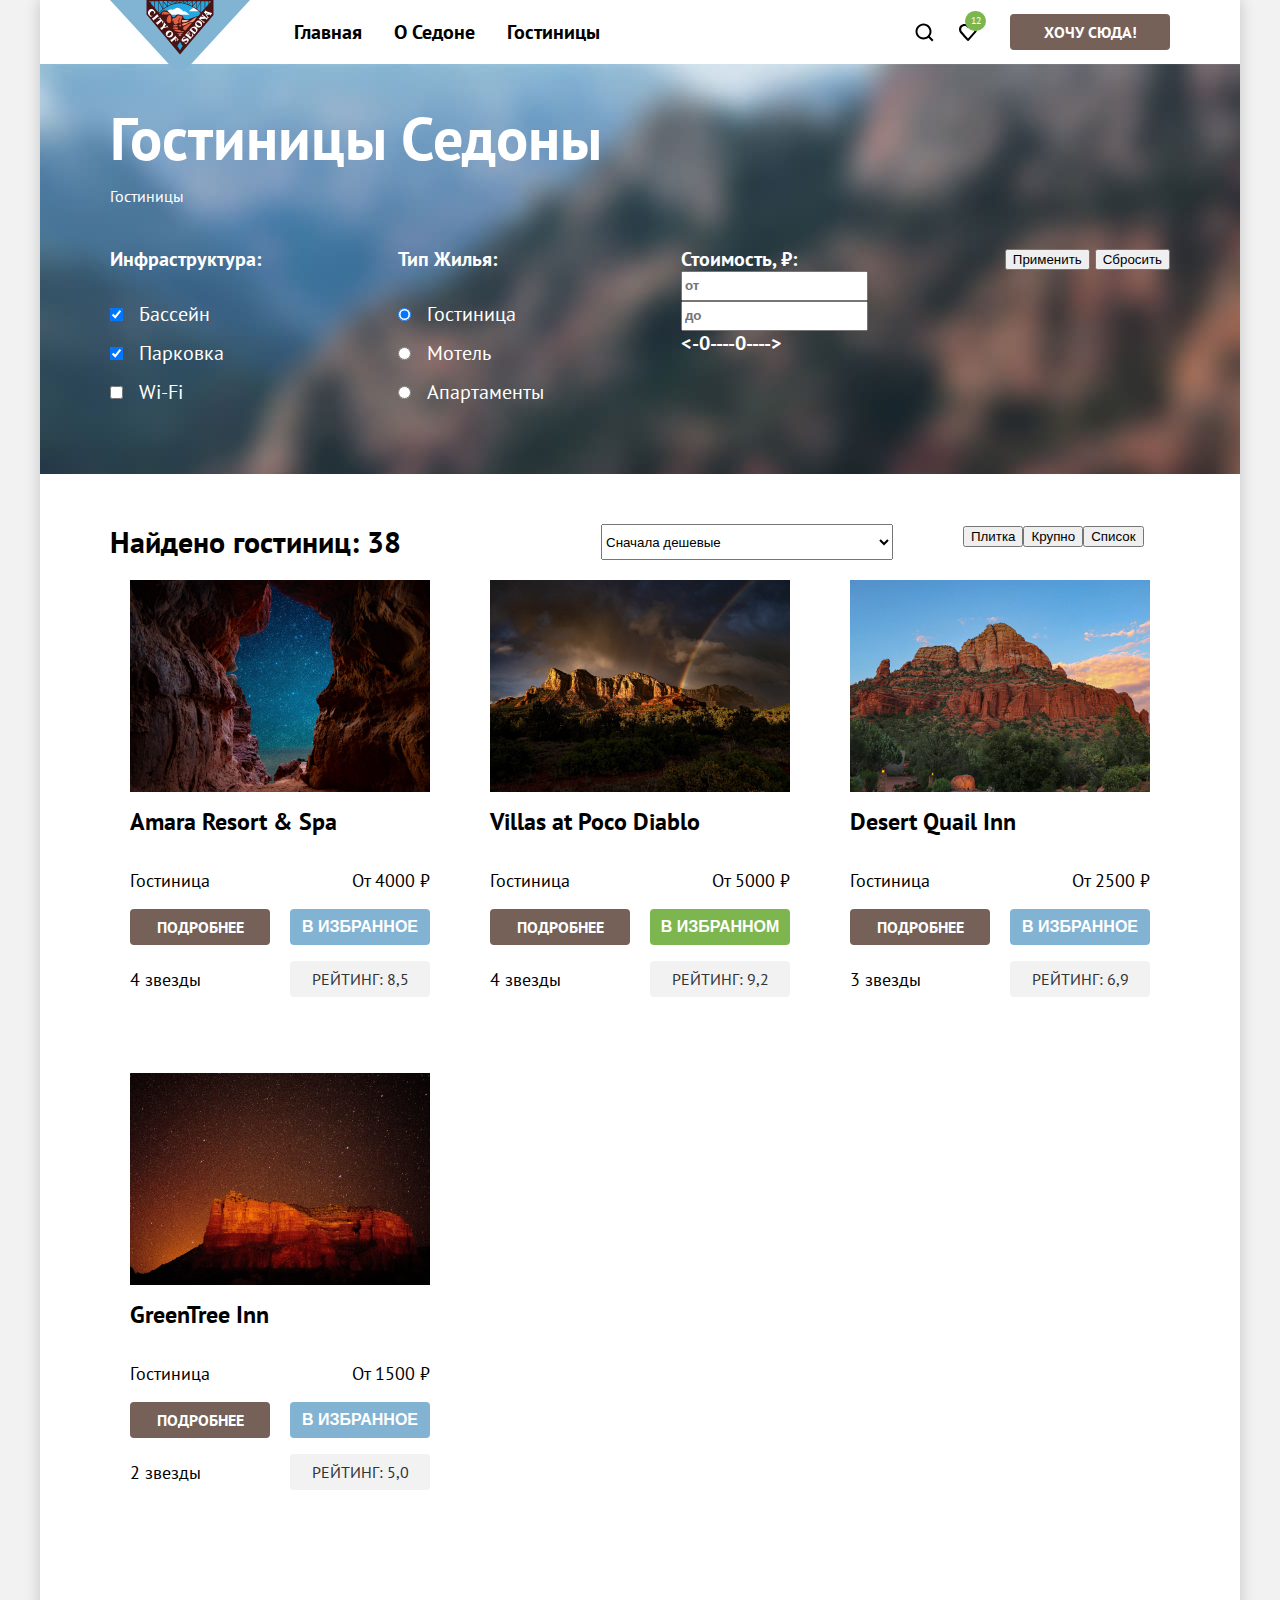
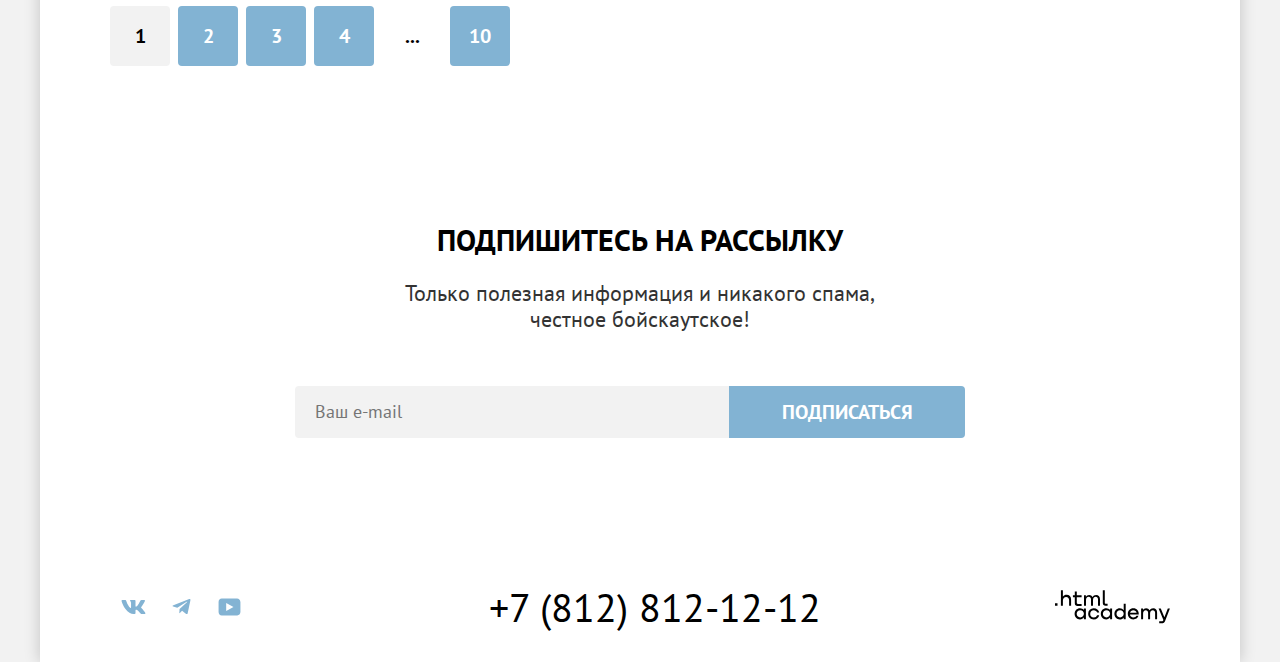
==== catalog.html @ 33deda8c "Merge pull request #5 from KatrinMul/master" ====
<html lang="ru">

  <head>
    <meta charset="utf-8">
    <meta name="viewport" content="width=device-width, initial-scale=1">
    <link rel="stylesheet" href="styles/styles.css">
    <title>Каталог гостиниц города Седона</title>
  </head>

  <body>
    <div class="main-container">
      <header class="main-header">
        <nav class="navigation">
          <a class="navigation-logo" href="index.html">
            <img src="./images/sedona-logo.svg" width="140" height="70" alt="Логотип города Седона">
          </a>
          <ul class="navigation-list">
            <li class="navigation-list-item">
              <a class="navigation-link" href="index.html">Главная</a>
            </li>
            <li class="navigation-list-item">
              <a class="navigation-link" href="#">О Седоне</a>
            </li>
            <li class="navigation-list-item curent-page">
              <a class="navigation-link">Гостиницы</a>
            </li>
          </ul>
          <ul class="user-navigation-list">
            <li class="user-navigation-list-item ">
              <a class="user-navigation-link search-icon" href="#">
                <span class="visually-hidden">Поиск</span>
              </a>
            </li>
            <li class="user-navigation-list-item ">
              <a class="user-navigation-link favorites-icon" href="#">
                <span class="visually-hidden">Избранное</span>
                <span class="favorites-count">12</span>
              </a>
            </li>
            <li class="user-navigation-list-item">
              <a class="user-navigation-button" href="#">Хочу сюда!</a>
            </li>
          </ul>
        </nav>
      </header>

      <main class="page-catalog">

        <section class="filter">
          <header class="catalog-header">
            <h1 class="page-catalog-title">Гостиницы Седоны</h1>
            <ul class="breadcrumbs">
              <li class="breadcrumbs-item">
                <a class="breadcrumbs-link" href="index.html">
                  <span class="visually-hidden">Главная</span>
                </a>
              </li>
              <li class="breadcrumbs-item">
                <a class="breadcrumbs-link">Гостиницы</a>
              </li>
            </ul>
          </header>
          <form class="filter-form" action="https://echo.htmlacademy.ru/" method="get">
            <fieldset class="filter-list">
              <legend class="filter-list-item">Инфраструктура:
                <ul class="filter-category-list">
                  <li class="filter-category-item">
                    <input class="infrastructure" type="checkbox" name="swimmingpool" checked>Бассейн
                  </li>
                  <li class="filter-category-item">
                    <input class="infrastructure" type="checkbox" name="parcking" checked>Парковка
                  </li>
                  <li class="filter-category-item">
                    <input class="infrastructure" type="checkbox" name="wifi">Wi-Fi
                  </li>
                </ul>
              </legend>
            </fieldset>
            <fieldset class="filter-list">
              <legend class="filter-list-item">Тип Жилья:
                <ul class="filter-category-list">
                  <li class="filter-category-item">
                    <input class="accomodation" type="radio" name="accomodation-type" checked>Гостиница
                  </li>
                  <li class="filter-category-item">
                    <input class="accomodation" type="radio" name="accomodation-type">Мотель
                  </li>
                  <li class="filter-category-item">
                    <input class="accomodation" type="radio" name="accomodation-type">Апартаменты
                  </li>
                </ul>
              </legend>
            </fieldset>
            <fieldset class="filter-list">
              <legend class="filter-list-item">Стоимость, ₽:<br>
                <input class="price-field" placeholder="от" type="text" name="price-from"><br>
                <input class="price-field" placeholder="до" type="text" name="price-till"><br>
                <-0----0----><br>
              </legend>
            </fieldset>
            <fieldset class="filter-buttons">
              <button class="filter-button-admit" type="submit">Применить</button>
              <button class="filter-button-reset" type="reset">Сбросить</button>
            </fieldset>
          </form>
        </section>
        <section class="catalog">
          <div class="hotel-sorting">
            <h2 class="visually-hidden">Список гостиниц</h2>
            <p class="hotel-number">Найдено гостиниц: 38</p>
            <select class="sorting-type" aria-label="Сортировка">
              <option value="cheap">Сначала дешевые</option>
            </select>
            <ul class="style-list">
              <li class="style-item">
                <button class="plate-style">Плитка</button>
              </li>
              <li class="style-item">
                <button class="big-style">Крупно</button>
              </li>
              <li class="style-item">
                <button class="list-style">Список</button>
              </li>
            </ul>
          </div>
          <ul class="card-hotel-list">
            <li class="card-hotel-item">
              <a class="hotel-link" href="#">
              <img class="card-hotel-image" src="images/sedona-hotel-1.jpg" alt="Фото Amara Resort & Spa" width="300px"
                height="212px">
              <h3 class="hotel-name">Amara Resort & Spa</h3>
              </a>
              <div class="hotel-details">
                <p class="hotel">Гостиница</p>
                <p class="hotel-price">От 4000 ₽</p>
                <a href="#" class="details-link">Подробнее</a>
                <button class="add-to-favourites" type="submit">В избранное</button>
                <div class="hotel-stars"> 4 звезды
                </div>
                <p class="rating">Рейтинг: 8,5</p>
              </div>
            </li>
            <li class="card-hotel-item">
              <a class="hotel-link" href="#">
              <img class="card-hotel-image" src="images/sedona-hotel-2.jpg" alt="Фото Villas at Poco Diablo" width="300px"
                height="212px">
              <h3 class="hotel-name">Villas at Poco Diablo</h3>
              </a>
              <div class="hotel-details">
                <p class="hotel">Гостиница</p>
                <p class="hotel-price">От 5000 ₽</p>
                <a href="#" class="details-link">Подробнее</a>
                <button class="added-to-favourites" type="submit">В избранном</button>
                <div class="hotel-stars"> 4 звезды
                </div>
                <p class="rating">Рейтинг: 9,2</p>
              </div>
            </li>
            <li class="card-hotel-item">
              <a class="hotel-link" href="#">
              <img class="card-hotel-image" src="images/sedona-hotel-3.jpg" alt="Фото Desert Quail Inn" width="300px"
                height="212px">
              <h3 class="hotel-name">Desert Quail Inn</h3>
              </a>
              <div class="hotel-details">
                <p class="hotel">Гостиница</p>
                <p class="hotel-price">От 2500 ₽</p>
                <a href="#" class="details-link">Подробнее</a>
                <button class="add-to-favourites" type="submit">В избранное</button>
                <div class="hotel-stars">3 звезды
                </div>
                <p class="rating">Рейтинг: 6,9</p>
              </div>
            </li>
            <li class="card-hotel-item">
              <a class="hotel-link" href="#">
              <img class="card-hotel-image" src="images/sedona-hotel-4.jpg" alt="Фото GreenTree Inn" width="300px"
                height="212px">
              <h3 class="hotel-name">GreenTree Inn</h3>
              </a>
              <div class="hotel-details">
                <p class="hotel">Гостиница</p>
                <p class="hotel-price">От 1500 ₽</p>
                <a href="#" class="details-link">Подробнее</a>
                <button class="add-to-favourites" type="submit">В избранное</button>
                <div class="hotel-stars">2 звезды
                </div>
                <p class="rating">Рейтинг: 5,0</p>
              </div>
            </li>
          </ul>
          <ul class="pagination-list">
            <li class="pagination-item ">
              <a class="pagination-number current-pagination">1</a>
            </li>
            <li class="pagination-item">
              <a href="#" class="pagination-number">2</a>
            </li>
            <li class="pagination-item">
              <a href="#" class="pagination-number">3</a>
            </li>
            <li class="pagination-item">
              <a href="#" class="pagination-number">4</a>
            </li>
            <li class="pagination-item ">
              <p class="pagination-number no-pagination">...</p>
            </li>
            <li class="pagination-item">
              <a href="#" class="pagination-number">10</a>
            </li>
          </ul>
        </section>
      </main>
      <footer class="main-footer">
        <section class="newsletter">
          <h2 class="newsletter-title">Подпишитесь на рассылку</h2>
          <p class="newsletter-text">Только полезная информация и никакого спама,<br> честное бойскаутское!</p>
          <form class="newsletter-form" action="https://echo.htmlacademy.ru/" method="post">
            <input class="newsletter-field" placeholder="Ваш e-mail" type="email" name="newsletter-email" required>
            <button class="newsletter-button" type="submit">Подписаться</button>
          </form>
        </section>
        <section class="footer-contacts">
          <h2 class="visually-hidden">Контакты</h2>
          <ul class="messengers-list">
            <li class="messengers-list-item">
              <a class="messenger-button vkontakte" href="https://vk.com/htmlacademy">
                <span class="visually-hidden">ВКонтакте</span>
              </a>
            </li>
            <li class="messengers-list-item">
              <a class="messenger-button telegram" href="https://t.me/htmlacademy">
                <span class="visually-hidden">Телеграм</span>
              </a>
            </li>
            <li class="messengers-list-item">
              <a class="messenger-button youtube" href="https://www.youtube.com/user/htmlacademyru">
                <span class="visually-hidden">Ютуб</span>
              </a>
            </li>
          </ul>
          <a class="contacts-phone" href="tel:+78128121212">+7 (812) 812-12-12</a>
          <a class="academy-link" href="https://htmlacademy.ru">
            <img class="academy-logo" src="./images/logo-academy.svg" width="115"
              alt="Логотип HTML Academy">
          </a>
        </section>
      </footer>
    </div>
  </body>

</html>
---- styles/styles.css ----
@font-face {
  font-family: "PT Sans";
  src: url("../fonts/ptsans-400.woff2") format("woff2");
  font-weight: 400;
  font-style: normal;
  font-display: swap;
}

@font-face {
  font-family: "PT Sans";
  src: url("../fonts/ptsans-700.woff2") format("woff2");
  font-weight: 700;
  font-style: normal;
  font-display: swap;
}

body {
  margin: 0;
  font-family: "PT Sans", "Arial", sans-serif;
  font-weight: 400;
  font-size: 18px;
  line-height: 21px;
  background-color: #f2f2f2;
  color: #000000;
  text-align: center;
}

.main-container {
  width: 1200px;
  margin-left: auto;
  margin-right: auto;
  background-color: #ffffff;
  box-shadow: 0 0 15px rgba(0, 0, 0, 0.2);
}

.visually-hidden {
  position: absolute;
  width: 1px;
  height: 1px;
  margin: -1px;
  padding: 0;
  overflow: hidden;
  border: 0;
  clip: rect(0 0 0 0);
}

.main-header {
  position: relative;
  width: 1060px;
  margin: 0 auto;
}

.navigation {
  display: flex;
  padding-left: 168px;
}

.navigation-logo {
  position: absolute;
  top: 0;
  left: 0;
}

.navigation-list {
  display: flex;
  flex-wrap: wrap;
  width: 600px;
  margin: 0 auto 0 0;
  padding: 0;
  list-style: none;
}

.navigation-list-item {
  padding: 20px 16px;
}

.curent-page {}

.navigation-link {
  font-size: 20px;
  line-height: 24px;
  font-weight: 700;
  text-decoration: none;
  color: #000000;
}

.user-navigation-list {
  display: flex;
  margin: 0;
  padding: 0;
  list-style: none;
}

.user-navigation-list-item {
  padding: 14px 0 14px;
}

.user-navigation-link {
  display: block;
  width: 44px;
  height: 36px;
  background-position: center center;
  position: relative;
}

.search-icon {
  background-image: url(../images/search.svg);
  background-repeat: no-repeat;
}

.favorites-icon {
  background-image: url(../images/favourites.svg);
  background-repeat: no-repeat;
}

.favorites-count {
  display: block;
  font-size: 10px;
  line-height: 10px;
  color: #ffffff;
  background-color: #7db54f;
  min-width: 11px;
  padding: 5px;
  border-radius: 10px;
  position: absolute;
  top: -3px;
  left: 19px;
}

.user-navigation-button {
  margin: 0 0 0 20px;
  display: inline-block;
  background-color: #756157;
  padding: 8px 5px;
  border-radius: 4px;
  width: 150px;
  font-size: 16px;
  line-height: 20px;
  font-weight: 700;
  color: #ffffff;
  text-decoration: none;
  text-transform: uppercase;
}



.main {}

.hero {
  padding-top: 51px;
  padding-bottom: 82px;
  background-color: #ddecf5;
  background-image: url("../images/divider.svg"), url("../images/index-background.jpg");
  background-size: 1200px 57px, cover;
  background-repeat: no-repeat, no-repeat;
  background-position: center bottom, center top;
}

.welcome-image {
  display: block;
  margin-left: auto;
  margin-right: auto;
}

.advantages {
  padding-top: 69px;
}

.advantages-capitals {
  font-size: 30px;
  line-height: 36px;
  font-weight: 700;
  text-transform: uppercase;
  width: 750px;
  margin: 0 auto 25px;
}

.advantages-description {
  margin: 0 auto 90px;
  font-size: 22px;
  line-height: 26px;
  color: #333333;
  width: 750px;
}

.advantages-list {
  display: flex;
  flex-wrap: wrap;
  width: 1200px;
  margin: 0;
  padding: 0;
  list-style: none;
}

.advantages-list-item {
  display: flex;
  background-color: rgba(130, 179, 211, 0.20);
}

.advantages-list-item:nth-child(2n) {
  background-color: rgba(130, 179, 211, 0.12);
}

.advantages-container {
  padding-top: 112px;
  padding-bottom: 112px;
  width: 400px;
}

.advantages-item-spec .advantages-container {
  background-color: #82b3d3;
  padding-top: 102px;
  padding-bottom: 102px;
}

.advantages-title {
  margin: 0 auto 62px;
  width: 175px;
  font-size: 24px;
  line-height: 28px;
  font-weight: 700;
  text-transform: uppercase;
}

.advantages-text {
  margin: 0 auto;
  color: #333333;
  width: 230px;
}

.advantages-item-spec .advantages-title,
.advantages-item-spec .advantages-text {
  color: #ffffff;
}

.advantages-photo {
  display: block;
  object-fit: cover;
  height: 100%;
}

.invitation {
  padding-top: 64px;
}

.invitation-capitals {
  margin: 0 auto 20px;
  font-size: 30px;
  line-height: 36px;
  font-weight: 700;
  text-transform: uppercase;
  width: 600px;
}

.invitation-description {
  margin: 0 auto 64px;
  width: 600px;
  font-size: 22px;
  line-height: 26px;
  color: #333333;
}

.invitation-list {
  display: flex;
  flex-wrap: wrap;
  width: 1200px;
  margin: 0;
  padding: 0;
  list-style: none;
}

.invitation-list-item {
  padding-top: 183px;
  padding-bottom: 81px;
  width: 400px;
  background-color: rgba(130, 179, 211, 0.12);
  position: relative;
}

.invitation-list-item:nth-child(2n) {
  background-color: #ffffff;
}

.back-house{
  width: 75px;
  height: 72px;
  background-image: url(../images/house.svg);
  background-repeat: no-repeat;
  position: absolute;
  top: 81px;
  left: 163px;
}

.back-burger{
  width: 75px;
  height: 72px;
  background-image: url(../images/burger.svg);
  background-repeat: no-repeat;
  position: absolute;
  top: 81px;
  left: 163px;
}

.back-present{
  width: 75px;
  height: 76px;
  background-image: url(../images/present.svg);
  background-repeat: no-repeat;
  position: absolute;
  top: 79px;
  left: 168px;
}

.invitation-title {
  margin: 0 auto 30px;
  width: 230px;
  font-size: 24px;
  line-height: 28px;
  font-weight: 700;
  text-transform: uppercase;
}

.invitation-text {
  width: 230px;
  margin: 0 auto;
  color: #333333;
}

.invitation-search {
  padding-top: 96px;
  padding-bottom: 96px;
}

.search-capitals {
  margin: 0 auto 22px;
  font-size: 30px;
  line-height: 36px;
  font-weight: 700;
  text-transform: uppercase;
  width: 600px;
}

.search-description {
  margin: 0 auto 52px;
  font-size: 22px;
  line-height: 26px;
  color: #333333;
  width: 600px;
}

.search-button {
  display: inline-block;
  background-color: #756157;
  padding: 8px 5px;
  border-radius: 4px;
  width: 367px;
  font-size: 20px;
  line-height: 36px;
  font-weight: 700;
  color: #ffffff;
  text-decoration: none;
  text-transform: uppercase;
}

.main-footer {
  min-height: 120px;
}

.newsletter {
  padding-top: 96px;
  padding-bottom: 104px;
}

.news-main {
  background-image: url("../images/newsletter-background.jpg");
  background-size: cover;
  background-repeat: no-repeat;
  background-color: #59789c;
  color: #ffffff;
}

.newsletter-title {
  margin: 0 auto 22px;
  width: 600px;
  font-size: 30px;
  line-height: 36px;
  font-weight: 700;
  text-transform: uppercase;
}

.newsletter-text {
  margin: 0 auto 54px;
  width: 600px;
  font-size: 22px;
  line-height: 26px;
  color: #333333;
}

.news-main .newsletter-text {
  color: #ffffff;
}

.newsletter-form {
  display: flex;
  flex-wrap: wrap;
  width: 690px;
  margin: 0 auto;
  min-height: 52px;
}

.newsletter-field {
  font-family: "PT Sans", "Arial", sans-serif;
  line-height: 24px;
  font-weight: 400;
  font-size: 18px;
  min-width: 434px;
  min-height: 52px;
  padding-block: 0;
  padding-inline: 0;
  padding-left: 20px;
  border: none;
  border-radius: 4px 0 0 4px;
  background-color: #f2f2f2;
}

.newsletter-button {
  font-family: "PT Sans", "Arial", sans-serif;
  font-size: 20px;
  line-height: 36px;
  font-weight: 700;
  background-color: #82B3D3;
  color: #ffffff;
  text-transform: uppercase;
  width: 236px;
  min-height: 52px;
  border: none;
  border-radius: 0 4px 4px 0;
}

.footer-contacts {
  display: flex;
  padding: 45px 70px 35px;
  justify-content: space-between;
  align-items: center;
}

.messengers-list {
  margin: 0;
  padding: 0;
  list-style: none;
  display: grid;
  grid-template-columns: 48px 48px 48px;
}

.messengers-list-item {}

.messenger-button {
  display: block;
  width: 48px;
  height: 40px;
  background-position: center center;
  background-repeat: no-repeat;
}

.vkontakte {
background-image: url(../images/social-vk.svg);
}

.telegram {
background-image: url(../images/social-telegram.svg);
}

.youtube {
  background-image: url(../images/social-youtube.svg);
  }

.contacts-phone {
  font-size: 40px;
  line-height: 40px;
  color: #000000;
  text-decoration: none;
}

.academy-link {
  display: block;
  padding: 2px 0;
}

.academy-logo {
  display: block;
}

/* Catalog */

.page-catalog {
  text-align: left;
}

.filter {
  padding: 35px 70px 70px;
  background-color: #ddecf5;
  background-image: url(../images/background-filter.jpg);
  background-repeat: no-repeat;
  background-position: cover;
  color: #ffffff;
}

.catalog-header {}

.page-catalog-title {
  margin: 0 auto 8px 0;
  font-weight: 700;
  font-size: 60px;
  line-height: 78px;
}

.breadcrumbs {
  padding: 0;
  margin: 0 0 40px;
  list-style: none;
}

.breadcrumbs-item {}

.breadcrumbs-link {
  font-size: 16px;
}

.filter-form {
  display: flex;
  margin: 0;
  justify-content: space-between;
}

.filter-list {
  padding: 0;
  margin: 0;
  border: none;
}

.filter-list-item {
  padding: 0;
  margin: 0;
  font-weight: 700;
  font-size: 20px;
  line-height: 24px;
}

.filter-category-list {
  padding: 0;
  margin: 32px 0 0;
  list-style: none;
}

.filter-category-item {
  font-weight: 400;
  line-height: 23px;
  margin: 0 0 16px;
}

.filter-category-item:last-child {
  margin: 0;
}

.infrastructure {
  margin: 0 16px 0 0;
}

.accomodation {
  margin: 0 16px 0 0;
}

.price-field {
  font-weight: 700;
  line-height: 24px;
}

.filter-buttons {
  padding: 0;
  margin: 0;
  border: none;
}

.filter-button-admit {}

.filter-button-reset {}

.catalog {
  padding: 50px 70px 60px;
}

.hotel-sorting {
  display: flex;

}

.hotel-number {
  font-weight: 700;
  font-size: 30px;
  line-height: 36px;
  margin: 0 200px 0 0;
}

.sorting-type {
  width: 292px;
  margin: 0 70px 0 0;
}

.style-list {
  padding: 0;
  margin: 0;
  list-style: none;
  display: flex;
}

.style-item {}

.plate-style {}

.card-hotel-list {
  padding: 0;
  margin: 0 0 80px;
  list-style: none;
  display: grid;
  gap: 20px;
  grid-template-columns: 340px 340px 340px;
}

.card-hotel-item {
  padding: 20px;
}

.card-hotel-image {
  margin: 0 0 16px;
}

.hotel-name {
  margin: 0 0 16px;
  font-weight: 700;
  font-size: 24px;
  line-height: 28px;
}

.hotel-details {
  display: grid;
  grid-template-columns: 140px 140px;
  column-gap: 20px;
  align-items:center;
}

.hotel-link {
  text-decoration: none;
  color: inherit;
}

.hotel {}

.hotel-price {
  text-align: right;
}

.details-link {
  display: block;
  border-radius: 4px;
  width: 140px;
  padding: 8px;
  text-align: center;
  font-weight: 700;
  font-size: 16px;
  line-height: 20px;
  background-color: #756157;
  color: #ffffff;
  text-transform: uppercase;
  text-decoration: none;
  box-sizing: border-box;
}

.add-to-favourites {
  display: inline-block;
  border-radius: 4px;
  width: 140px;
  padding: 8px;
  border: none;
  font-weight: 700;
  font-size: 16px;
  line-height: 20px;
  background-color: #82b3d3;
  color: #ffffff;
  text-transform: uppercase;
  box-sizing: border-box;
}

.added-to-favourites {
  display: inline-block;
  border-radius: 4px;
  width: 140px;
  padding: 8px;
  border: none;
  font-weight: 700;
  font-size: 16px;
  line-height: 20px;
  background-color: #7db54f;
  color: #ffffff;
  text-transform: uppercase;
  box-sizing: border-box;
}

.hotel-stars {}

.rating {
  font-size: 16px;
  line-height: 20px;
  background-color: #f2f2f2;
  color: #333333;
  text-transform: uppercase;
  border-radius: 4px;
  padding: 8px;
  text-align: center;
}

.pagination-list {
  display: flex;
  margin: 0;
  padding: 0;
  list-style: none;
}

.pagination-item {

}



.pagination-number {
  display: block;
  padding: 12px 0;
  margin: 0 8px 0 0;
  font-weight: 700;
  font-size: 20px;
  line-height: 36px;
  text-decoration: none;
  text-align: center;
  color: #ffffff;
  min-width: 60px;
  min-height: 60px;
  background-color: #82b3d3;
  border-radius: 4px;
  box-sizing: border-box;
}

.current-pagination {
  background-color: #f2f2f2;
}

.no-pagination {
  background-color: #ffffff;
}

.pagination-item .current-pagination ,
.pagination-item .no-pagination  {
  color: #000000;
}
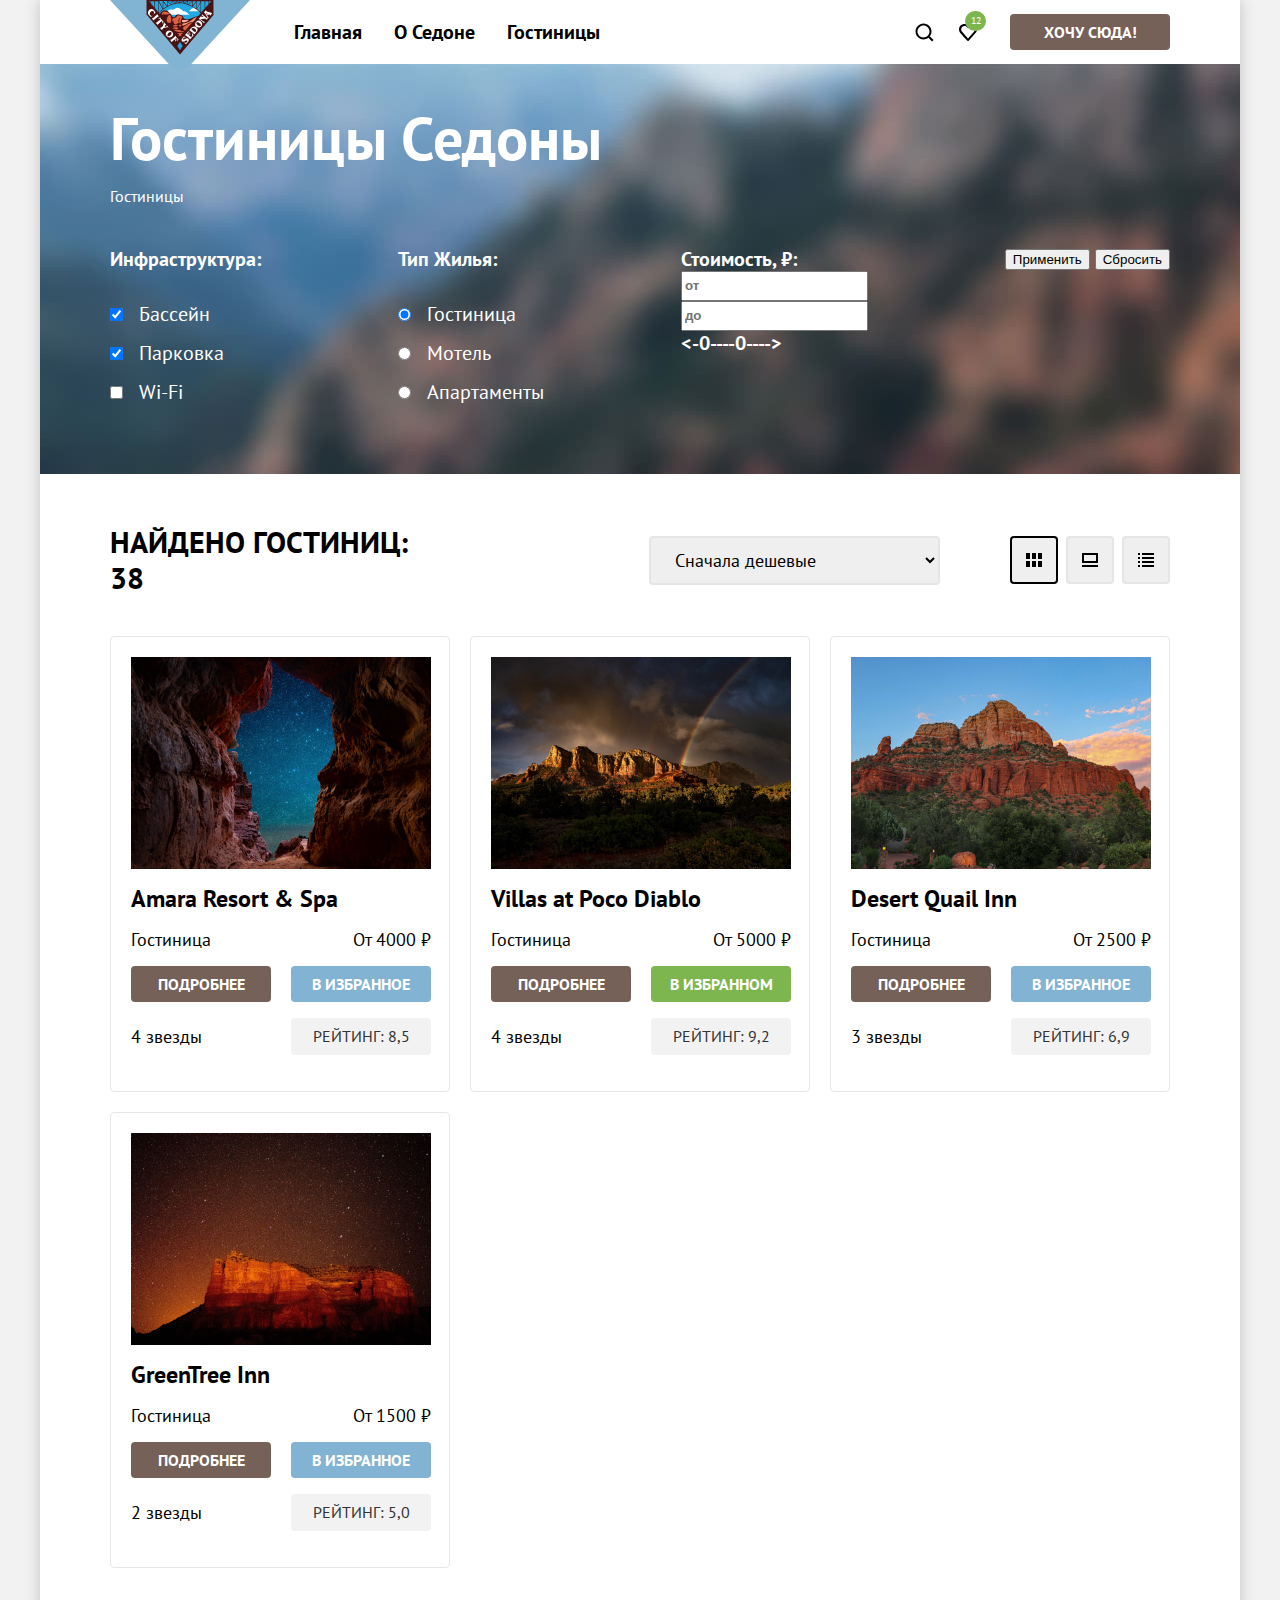
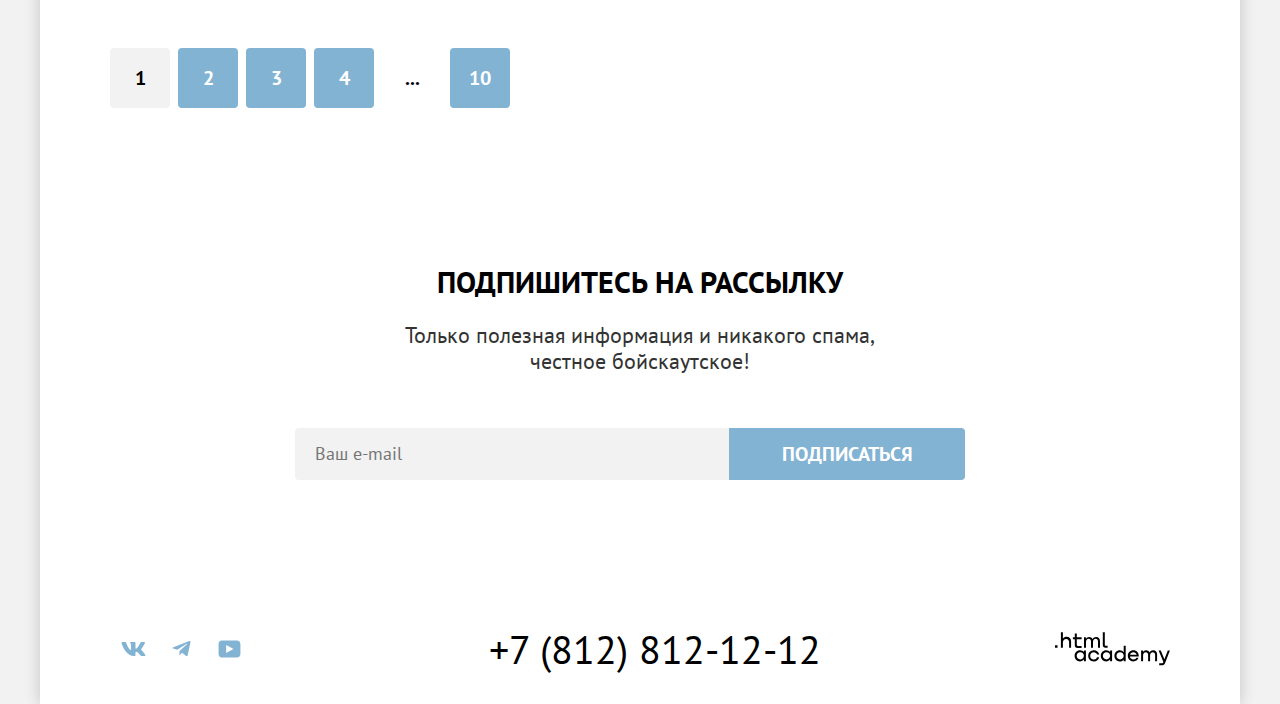
==== commit de486a59: "внесены доработки" ====
--- a/catalog.html
+++ b/catalog.html
@@ -80,13 +80,13 @@
               <legend class="filter-list-item">Тип Жилья:
                 <ul class="filter-category-list">
                   <li class="filter-category-item">
-                    <input class="accomodation" type="radio" name="accomodation-type" checked>Гостиница
-                  </li>
-                  <li class="filter-category-item">
-                    <input class="accomodation" type="radio" name="accomodation-type">Мотель
-                  </li>
-                  <li class="filter-category-item">
-                    <input class="accomodation" type="radio" name="accomodation-type">Апартаменты
+                    <input class="accomodation" type="radio" name="accomodation-type" value="hotel" checked>Гостиница
+                  </li>
+                  <li class="filter-category-item">
+                    <input class="accomodation" type="radio" name="accomodation-type" value="hostel">Мотель
+                  </li>
+                  <li class="filter-category-item">
+                    <input class="accomodation" type="radio" name="accomodation-type" value="apartments">Апартаменты
                   </li>
                 </ul>
               </legend>
@@ -113,22 +113,28 @@
             </select>
             <ul class="style-list">
               <li class="style-item">
-                <button class="plate-style">Плитка</button>
+                <button class="style-item-button plate-style">
+                  <span class="visually-hidden">Плитка</span>
+                  </button>
               </li>
               <li class="style-item">
-                <button class="big-style">Крупно</button>
+                <button class="style-item-button big-style">
+                  <span class="visually-hidden">Крупно</span>
+                  </button>
               </li>
               <li class="style-item">
-                <button class="list-style">Список</button>
+                <button class="style-item-button list-style">
+                  <span class="visually-hidden">Список</span>
+                </button>
               </li>
             </ul>
           </div>
           <ul class="card-hotel-list">
             <li class="card-hotel-item">
               <a class="hotel-link" href="#">
-              <img class="card-hotel-image" src="images/sedona-hotel-1.jpg" alt="Фото Amara Resort & Spa" width="300px"
-                height="212px">
-              <h3 class="hotel-name">Amara Resort & Spa</h3>
+                <img class="card-hotel-image" src="images/sedona-hotel-1.jpg" alt="Фото Amara Resort & Spa"
+                  width="300px" height="212px">
+                <h3 class="hotel-name">Amara Resort & Spa</h3>
               </a>
               <div class="hotel-details">
                 <p class="hotel">Гостиница</p>
@@ -142,9 +148,9 @@
             </li>
             <li class="card-hotel-item">
               <a class="hotel-link" href="#">
-              <img class="card-hotel-image" src="images/sedona-hotel-2.jpg" alt="Фото Villas at Poco Diablo" width="300px"
-                height="212px">
-              <h3 class="hotel-name">Villas at Poco Diablo</h3>
+                <img class="card-hotel-image" src="images/sedona-hotel-2.jpg" alt="Фото Villas at Poco Diablo"
+                  width="300px" height="212px">
+                <h3 class="hotel-name">Villas at Poco Diablo</h3>
               </a>
               <div class="hotel-details">
                 <p class="hotel">Гостиница</p>
@@ -158,9 +164,9 @@
             </li>
             <li class="card-hotel-item">
               <a class="hotel-link" href="#">
-              <img class="card-hotel-image" src="images/sedona-hotel-3.jpg" alt="Фото Desert Quail Inn" width="300px"
-                height="212px">
-              <h3 class="hotel-name">Desert Quail Inn</h3>
+                <img class="card-hotel-image" src="images/sedona-hotel-3.jpg" alt="Фото Desert Quail Inn" width="300px"
+                  height="212px">
+                <h3 class="hotel-name">Desert Quail Inn</h3>
               </a>
               <div class="hotel-details">
                 <p class="hotel">Гостиница</p>
@@ -174,9 +180,9 @@
             </li>
             <li class="card-hotel-item">
               <a class="hotel-link" href="#">
-              <img class="card-hotel-image" src="images/sedona-hotel-4.jpg" alt="Фото GreenTree Inn" width="300px"
-                height="212px">
-              <h3 class="hotel-name">GreenTree Inn</h3>
+                <img class="card-hotel-image" src="images/sedona-hotel-4.jpg" alt="Фото GreenTree Inn" width="300px"
+                  height="212px">
+                <h3 class="hotel-name">GreenTree Inn</h3>
               </a>
               <div class="hotel-details">
                 <p class="hotel">Гостиница</p>
@@ -241,8 +247,7 @@
           </ul>
           <a class="contacts-phone" href="tel:+78128121212">+7 (812) 812-12-12</a>
           <a class="academy-link" href="https://htmlacademy.ru">
-            <img class="academy-logo" src="./images/logo-academy.svg" width="115"
-              alt="Логотип HTML Academy">
+            <img class="academy-logo" src="./images/logo-academy.svg" width="115" alt="Логотип HTML Academy">
           </a>
         </section>
       </footer>
--- a/styles/styles.css
+++ b/styles/styles.css
@@ -86,6 +86,7 @@
 
 .user-navigation-list {
   display: flex;
+  flex-wrap: wrap;
   margin: 0;
   padding: 0;
   list-style: none;
@@ -274,41 +275,29 @@
   padding-bottom: 81px;
   width: 400px;
   background-color: rgba(130, 179, 211, 0.12);
-  position: relative;
 }
 
 .invitation-list-item:nth-child(2n) {
   background-color: #ffffff;
 }
 
-.back-house{
-  width: 75px;
-  height: 72px;
+.back-house {
   background-image: url(../images/house.svg);
   background-repeat: no-repeat;
-  position: absolute;
-  top: 81px;
-  left: 163px;
-}
-
-.back-burger{
-  width: 75px;
-  height: 72px;
+  background-position: center 81px;
+}
+
+.back-burger {
   background-image: url(../images/burger.svg);
   background-repeat: no-repeat;
-  position: absolute;
-  top: 81px;
-  left: 163px;
-}
-
-.back-present{
-  width: 75px;
-  height: 76px;
+  background-position: center 82px;
+
+}
+
+.back-present {
   background-image: url(../images/present.svg);
   background-repeat: no-repeat;
-  position: absolute;
-  top: 79px;
-  left: 168px;
+  background-position: center 79px;
 }
 
 .invitation-title {
@@ -463,16 +452,16 @@
 }
 
 .vkontakte {
-background-image: url(../images/social-vk.svg);
+  background-image: url(../images/social-vk.svg);
 }
 
 .telegram {
-background-image: url(../images/social-telegram.svg);
+  background-image: url(../images/social-telegram.svg);
 }
 
 .youtube {
   background-image: url(../images/social-youtube.svg);
-  }
+}
 
 .contacts-phone {
   font-size: 40px;
@@ -501,7 +490,8 @@
   background-color: #ddecf5;
   background-image: url(../images/background-filter.jpg);
   background-repeat: no-repeat;
-  background-position: cover;
+  background-position: center;
+  background-size: cover;
   color: #ffffff;
 }
 
@@ -556,6 +546,7 @@
   font-weight: 400;
   line-height: 23px;
   margin: 0 0 16px;
+
 }
 
 .filter-category-item:last-child {
@@ -591,7 +582,8 @@
 
 .hotel-sorting {
   display: flex;
-
+  margin-bottom: 40px;
+  align-items: center;
 }
 
 .hotel-number {
@@ -599,11 +591,19 @@
   font-size: 30px;
   line-height: 36px;
   margin: 0 200px 0 0;
+  text-transform: uppercase;
 }
 
 .sorting-type {
   width: 292px;
+  min-height: 49px;
+  border: 2px solid #e5e5e5;
+  border-radius: 4px;
   margin: 0 70px 0 0;
+  padding-left: 20px;
+  font-family: inherit;
+  font-size: 18px;
+  line-height: 21px;
 }
 
 .style-list {
@@ -613,9 +613,31 @@
   display: flex;
 }
 
-.style-item {}
-
-.plate-style {}
+.style-item:not(:last-child) {
+  margin-right: 8px;
+}
+
+.style-item-button {
+  width: 48px;
+  height: 48px;
+  background-repeat: no-repeat;
+  background-position: center;
+  border: 2px solid #e5e5e5;
+  border-radius: 4px;
+}
+
+.plate-style {
+  background-image: url(../images/plate.svg);
+  border-color: #000000;
+}
+
+.big-style{
+  background-image: url(../images/card.svg);
+}
+
+.list-style {
+  background-image: url(../images/list.svg);
+}
 
 .card-hotel-list {
   padding: 0;
@@ -628,6 +650,8 @@
 
 .card-hotel-item {
   padding: 20px;
+  border: 1px solid #e6e6e6;
+  border-radius: 4px;
 }
 
 .card-hotel-image {
@@ -645,7 +669,7 @@
   display: grid;
   grid-template-columns: 140px 140px;
   column-gap: 20px;
-  align-items:center;
+  align-items: center;
 }
 
 .hotel-link {
@@ -653,10 +677,13 @@
   color: inherit;
 }
 
-.hotel {}
+.hotel {
+  margin: 0 0 16px;
+}
 
 .hotel-price {
   text-align: right;
+  margin: 0 0 16px;
 }
 
 .details-link {
@@ -681,6 +708,7 @@
   width: 140px;
   padding: 8px;
   border: none;
+  font-family: inherit;
   font-weight: 700;
   font-size: 16px;
   line-height: 20px;
@@ -696,6 +724,7 @@
   width: 140px;
   padding: 8px;
   border: none;
+  font-family: inherit;
   font-weight: 700;
   font-size: 16px;
   line-height: 20px;
@@ -708,6 +737,7 @@
 .hotel-stars {}
 
 .rating {
+  min-height: 21px;
   font-size: 16px;
   line-height: 20px;
   background-color: #f2f2f2;
@@ -725,9 +755,7 @@
   list-style: none;
 }
 
-.pagination-item {
-
-}
+.pagination-item {}
 
 
 
@@ -756,7 +784,7 @@
   background-color: #ffffff;
 }
 
-.pagination-item .current-pagination ,
-.pagination-item .no-pagination  {
+.pagination-item .current-pagination,
+.pagination-item .no-pagination {
   color: #000000;
 }
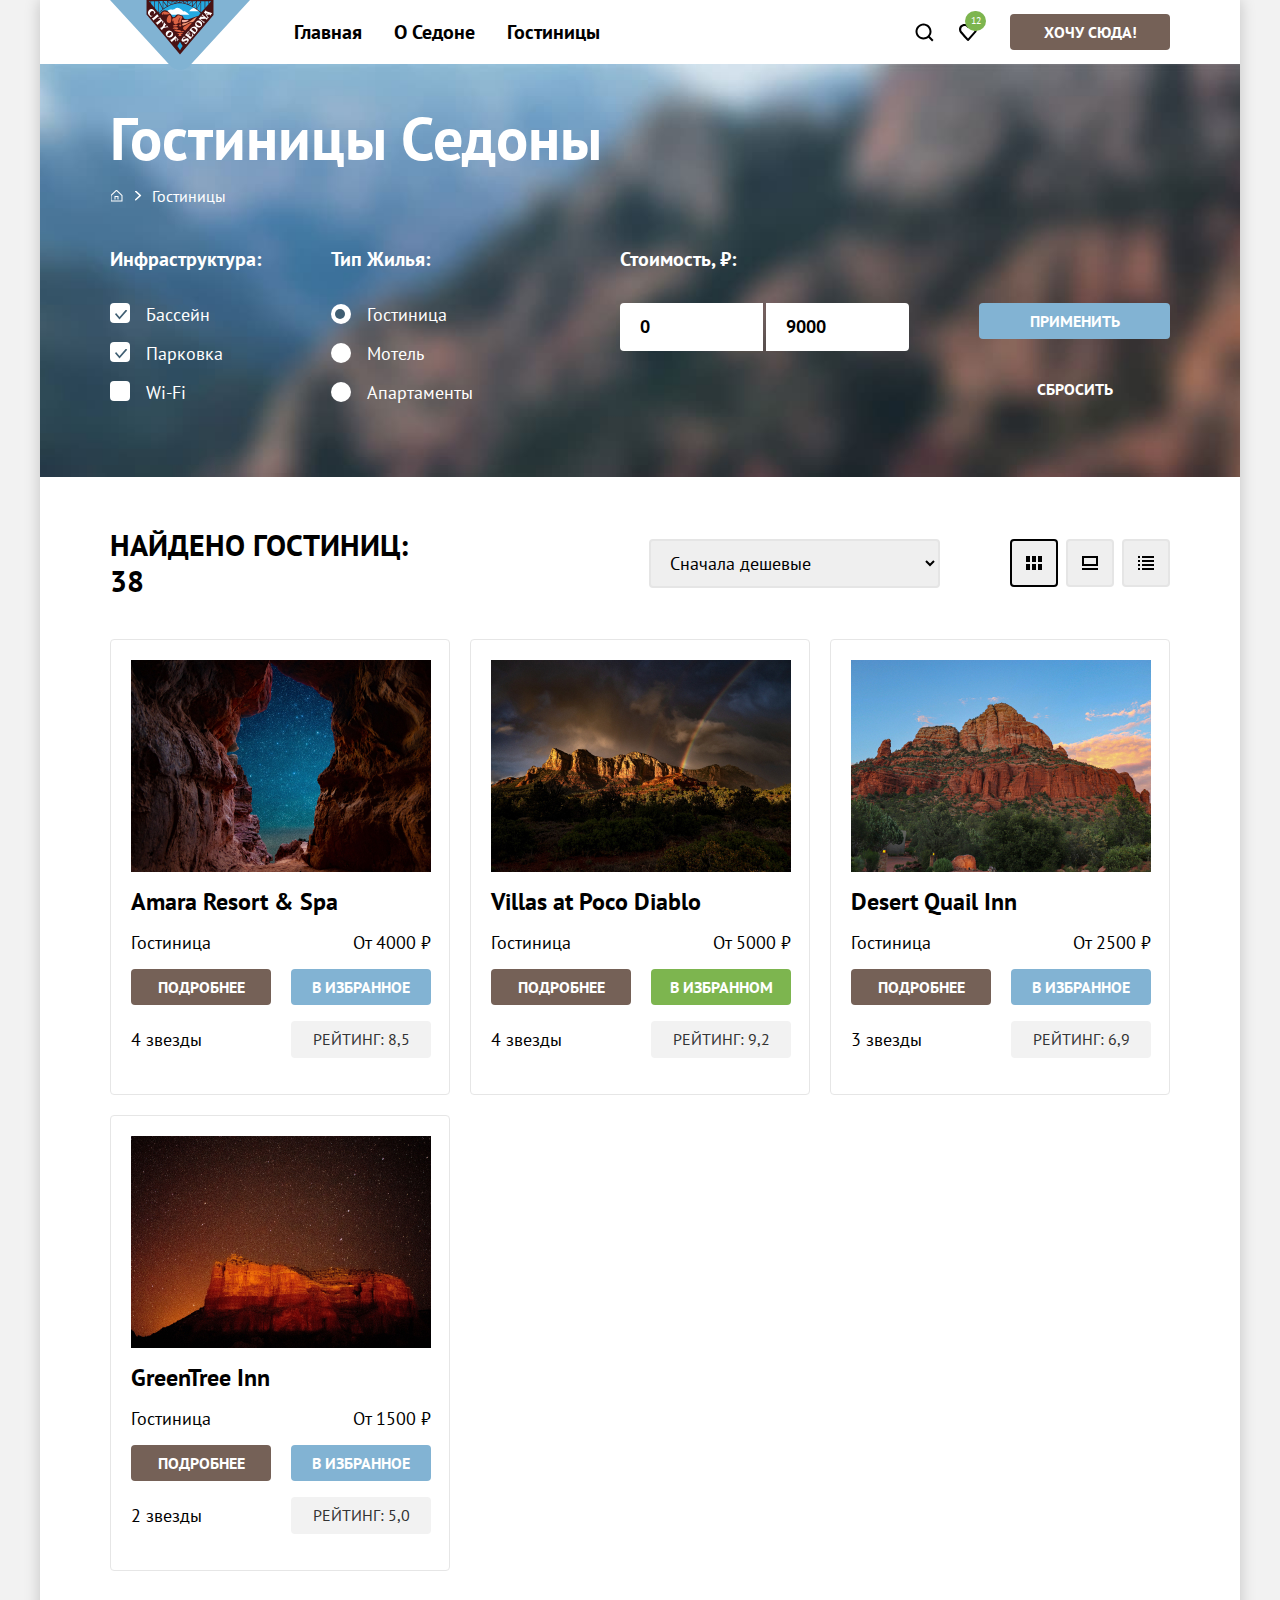
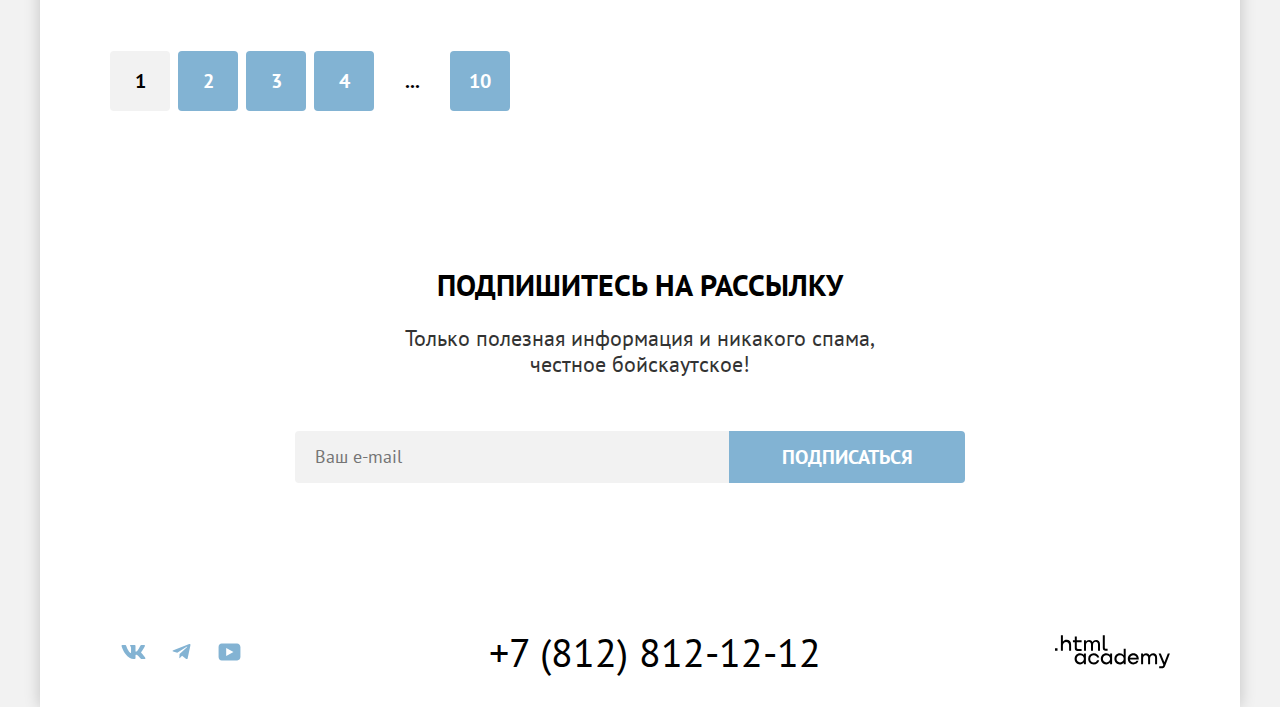
==== commit 18fd9e2b: "Merge pull request #6 from KatrinMul/master" ====
--- a/catalog.html
+++ b/catalog.html
@@ -51,7 +51,7 @@
             <h1 class="page-catalog-title">Гостиницы Седоны</h1>
             <ul class="breadcrumbs">
               <li class="breadcrumbs-item">
-                <a class="breadcrumbs-link" href="index.html">
+                <a class="breadcrumbs-link breadcrumbs-link-home" href="index.html">
                   <span class="visually-hidden">Главная</span>
                 </a>
               </li>
@@ -61,47 +61,57 @@
             </ul>
           </header>
           <form class="filter-form" action="https://echo.htmlacademy.ru/" method="get">
+            <div class="filter-checks">
+              <fieldset class="filter-list">
+                <legend class="filter-list-item">Инфраструктура:</legend>
+                <ul class="filter-category-list">
+                  <li class="filter-category-item">
+                    <input class="infrastructure visually-hidden" type="checkbox" name="swimmingpool" id="swimmingpool"
+                      checked>
+                    <label for="swimmingpool" class="label-checkbox">Бассейн</label>
+                  </li>
+                  <li class="filter-category-item">
+                    <input class="infrastructure visually-hidden" type="checkbox" name="parking" id="parking" checked>
+                    <label for="parking" class="label-checkbox">Парковка</label>
+                  </li>
+                  <li class="filter-category-item">
+                    <input class="infrastructure visually-hidden" type="checkbox" name="wifi" id="wifi">
+                    <label for="wifi" class="label-checkbox">Wi-Fi</label>
+                  </li>
+                </ul>
+              </fieldset>
+              <fieldset class="filter-list">
+                <legend class="filter-list-item">Тип Жилья:</legend>
+                <ul class="filter-category-list">
+                  <li class="filter-category-item">
+                    <input class="accomodation visually-hidden" type="radio" name="accomodation-type" value="hotel"
+                      id="hotel" checked>
+                    <label class="label-radio" for="hotel">Гостиница</label>
+                  </li>
+                  <li class="filter-category-item">
+                    <input class="accomodation visually-hidden" type="radio" name="accomodation-type" value="hostel"
+                      id="hostel">
+                    <label class="label-radio" for="hostel">Мотель</label>
+                  </li>
+                  <li class="filter-category-item">
+                    <input class="accomodation visually-hidden" type="radio" name="accomodation-type" value="apartments"
+                      id="apartments">
+                    <label class="label-radio" for="apartments">Апартаменты</label>
+                  </li>
+                </ul>
+              </fieldset>
+            </div>
+            <div class="filter-checks">
             <fieldset class="filter-list">
-              <legend class="filter-list-item">Инфраструктура:
-                <ul class="filter-category-list">
-                  <li class="filter-category-item">
-                    <input class="infrastructure" type="checkbox" name="swimmingpool" checked>Бассейн
-                  </li>
-                  <li class="filter-category-item">
-                    <input class="infrastructure" type="checkbox" name="parcking" checked>Парковка
-                  </li>
-                  <li class="filter-category-item">
-                    <input class="infrastructure" type="checkbox" name="wifi">Wi-Fi
-                  </li>
-                </ul>
-              </legend>
+              <legend class="filter-list-item">Стоимость, ₽:</legend>
+              <input class="price-field price-field-from" placeholder="от" type="text" name="price-from" value="0">
+              <input class="price-field price-field-till" placeholder="до" type="text" name="price-till" value="9000">
             </fieldset>
-            <fieldset class="filter-list">
-              <legend class="filter-list-item">Тип Жилья:
-                <ul class="filter-category-list">
-                  <li class="filter-category-item">
-                    <input class="accomodation" type="radio" name="accomodation-type" value="hotel" checked>Гостиница
-                  </li>
-                  <li class="filter-category-item">
-                    <input class="accomodation" type="radio" name="accomodation-type" value="hostel">Мотель
-                  </li>
-                  <li class="filter-category-item">
-                    <input class="accomodation" type="radio" name="accomodation-type" value="apartments">Апартаменты
-                  </li>
-                </ul>
-              </legend>
-            </fieldset>
-            <fieldset class="filter-list">
-              <legend class="filter-list-item">Стоимость, ₽:<br>
-                <input class="price-field" placeholder="от" type="text" name="price-from"><br>
-                <input class="price-field" placeholder="до" type="text" name="price-till"><br>
-                <-0----0----><br>
-              </legend>
-            </fieldset>
-            <fieldset class="filter-buttons">
+            <fieldset class="filter-list filter-buttons">
               <button class="filter-button-admit" type="submit">Применить</button>
               <button class="filter-button-reset" type="reset">Сбросить</button>
             </fieldset>
+            </div>
           </form>
         </section>
         <section class="catalog">
@@ -115,12 +125,12 @@
               <li class="style-item">
                 <button class="style-item-button plate-style">
                   <span class="visually-hidden">Плитка</span>
-                  </button>
+                </button>
               </li>
               <li class="style-item">
                 <button class="style-item-button big-style">
                   <span class="visually-hidden">Крупно</span>
-                  </button>
+                </button>
               </li>
               <li class="style-item">
                 <button class="style-item-button list-style">
--- a/styles/styles.css
+++ b/styles/styles.css
@@ -14,7 +14,12 @@
   font-display: swap;
 }
 
+html {
+  height: 100%;
+}
+
 body {
+  height: 100%;
   margin: 0;
   font-family: "PT Sans", "Arial", sans-serif;
   font-weight: 400;
@@ -26,6 +31,9 @@
 }
 
 .main-container {
+  display: flex;
+  flex-direction: column;
+  min-height: 100%;
   width: 1200px;
   margin-left: auto;
   margin-right: auto;
@@ -74,7 +82,10 @@
   padding: 20px 16px;
 }
 
-.curent-page {}
+.curent-page::after {
+  content: "";
+
+}
 
 .navigation-link {
   font-size: 20px;
@@ -145,7 +156,9 @@
 
 
 
-.main {}
+.main {
+  flex-grow: 1;
+}
 
 .hero {
   padding-top: 51px;
@@ -237,7 +250,8 @@
 .advantages-photo {
   display: block;
   object-fit: cover;
-  height: 100%;
+  max-width: 100%;
+  height: auto;
 }
 
 .invitation {
@@ -482,6 +496,7 @@
 /* Catalog */
 
 .page-catalog {
+  flex-grow: 1;
   text-align: left;
 }
 
@@ -505,21 +520,54 @@
 }
 
 .breadcrumbs {
-  padding: 0;
-  margin: 0 0 40px;
+  display: flex;
+  flex-wrap: wrap;
+  padding: 0;
+  margin: 0 0 40px -4px;
   list-style: none;
 }
 
-.breadcrumbs-item {}
+.breadcrumbs-item {
+  position: relative;
+  padding-right: 15px;
+  margin-right: 10px;
+}
+
+.breadcrumbs-item::after {
+content: "";
+width: 8px;
+height: 21px;
+background: url(../images/arrow.svg) no-repeat center center;
+position: absolute;
+right: 0;
+top: 0;
+}
+
+.breadcrumbs-item:last-child:after {
+  display: none;
+}
 
 .breadcrumbs-link {
   font-size: 16px;
 }
 
+.breadcrumbs-link-home {
+  display: block;
+  width: 21px;
+  height: 21px;
+  background-image: url(../images/home-link.svg);
+  background-repeat: no-repeat;
+  background-position: center center;
+
+}
+
 .filter-form {
   display: flex;
-  margin: 0;
   justify-content: space-between;
+  margin: 0;
+}
+.filter-checks {
+  display: flex;
 }
 
 .filter-list {
@@ -528,9 +576,13 @@
   border: none;
 }
 
+.filter-list:first-of-type {
+  margin-right: 70px;
+}
+
 .filter-list-item {
   padding: 0;
-  margin: 0;
+  margin: 0 0 32px;
   font-weight: 700;
   font-size: 20px;
   line-height: 24px;
@@ -538,7 +590,7 @@
 
 .filter-category-list {
   padding: 0;
-  margin: 32px 0 0;
+  margin: 0;
   list-style: none;
 }
 
@@ -557,24 +609,134 @@
   margin: 0 16px 0 0;
 }
 
+.label-checkbox {
+  position: relative;
+  display: inline-block;
+  cursor: pointer;
+  padding-left: 36px;
+}
+
+.label-checkbox::before {
+  content: "";
+  width: 20px;
+  height: 20px;
+  background-color: #ffffff;
+  border-radius: 4px;
+  position: absolute;
+  top: 0;
+  left: 0;
+}
+
+.label-checkbox::after {
+  content: "";
+  width: 15px;
+  height: 15px;
+  background: url(../images/checkbox.svg) no-repeat center center;
+  position: absolute;
+  top: 4px;
+  left: 4px;
+  display: none;
+}
+
+.infrastructure:checked + .label-checkbox::after {
+  display: block;
+}
+
 .accomodation {
   margin: 0 16px 0 0;
 }
 
+.label-radio {
+  position: relative;
+  display: inline-block;
+  cursor: pointer;
+  padding-left: 36px;
+}
+
+.label-radio::before {
+  content: "";
+  width: 20px;
+  height: 20px;
+  background-color: #ffffff;
+  border-radius: 10px;
+  position: absolute;
+  top: 1px;
+  left: 0;
+}
+
+.label-radio::after {
+  content: "";
+  width: 10px;
+  height: 10px;
+  background-color: #3f5e72;
+  border-radius: 5px;
+  position: absolute;
+  top: 6px;
+  left: 4px;
+  display: none;
+}
+
+.accomodation:checked + .label-radio::after {
+  display: block;
+}
+
 .price-field {
-  font-weight: 700;
+  font-family: "PT Sans", "Arial", sans-serif;
+  font-weight: 700;
+  font-size: 18px;
   line-height: 24px;
+  border: none;
+  width: 143px;
+  min-height: 48px;
+  padding: 0;
+  text-align: left;
+  box-sizing: border-box;
+  padding-left: 20px;
+}
+
+.price-field-from {
+  border-radius: 4px 0 0 4px;
+  margin-right: -2px;
+}
+
+.price-field-till {
+  border-radius: 0 4px 4px 0;
 }
 
 .filter-buttons {
-  padding: 0;
-  margin: 0;
+  display: flex;
+  flex-direction: column;
+  padding-top: 56px;
+}
+
+.filter-button-admit {
+  font-family: "PT Sans", "Arial", sans-serif;
+  font-size: 16px;
+  line-height: 20px;
+  font-weight: 700;
+  background-color: #82B3D3;
+  color: #ffffff;
+  text-transform: uppercase;
+  width: 191px;
+  min-height: 36px;
   border: none;
-}
-
-.filter-button-admit {}
-
-.filter-button-reset {}
+  border-radius: 4px;
+  margin-bottom: 32px;
+}
+
+.filter-button-reset {
+  font-family: "PT Sans", "Arial", sans-serif;
+  font-size: 16px;
+  line-height: 20px;
+  font-weight: 700;
+  background-color: rgba(0, 0, 0, 0);
+  color: #ffffff;
+  text-transform: uppercase;
+  width: 191px;
+  min-height: 36px;
+  border: none;
+  border-radius: 4px;
+}
 
 .catalog {
   padding: 50px 70px 60px;
@@ -600,10 +762,11 @@
   border: 2px solid #e5e5e5;
   border-radius: 4px;
   margin: 0 70px 0 0;
-  padding-left: 20px;
+  padding-left: 15px;
   font-family: inherit;
   font-size: 18px;
   line-height: 21px;
+  box-sizing: border-box;
 }
 
 .style-list {
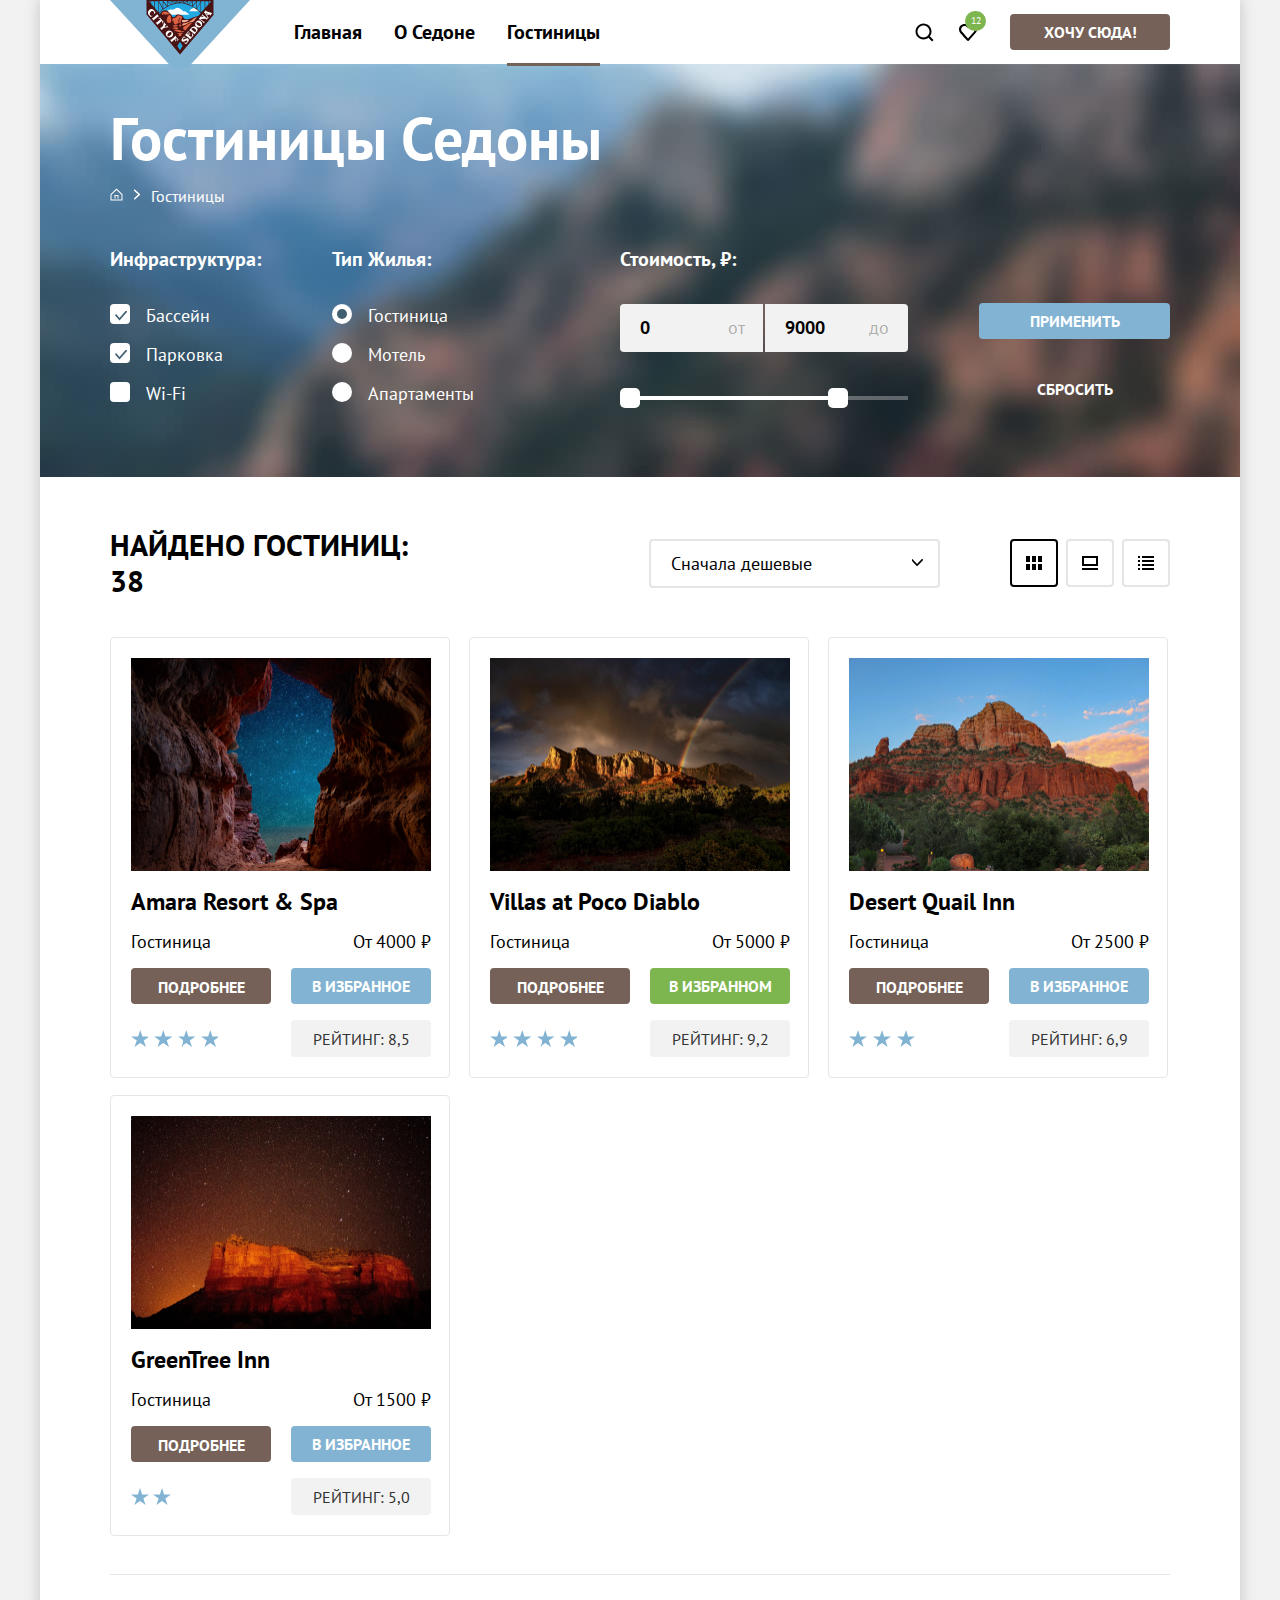
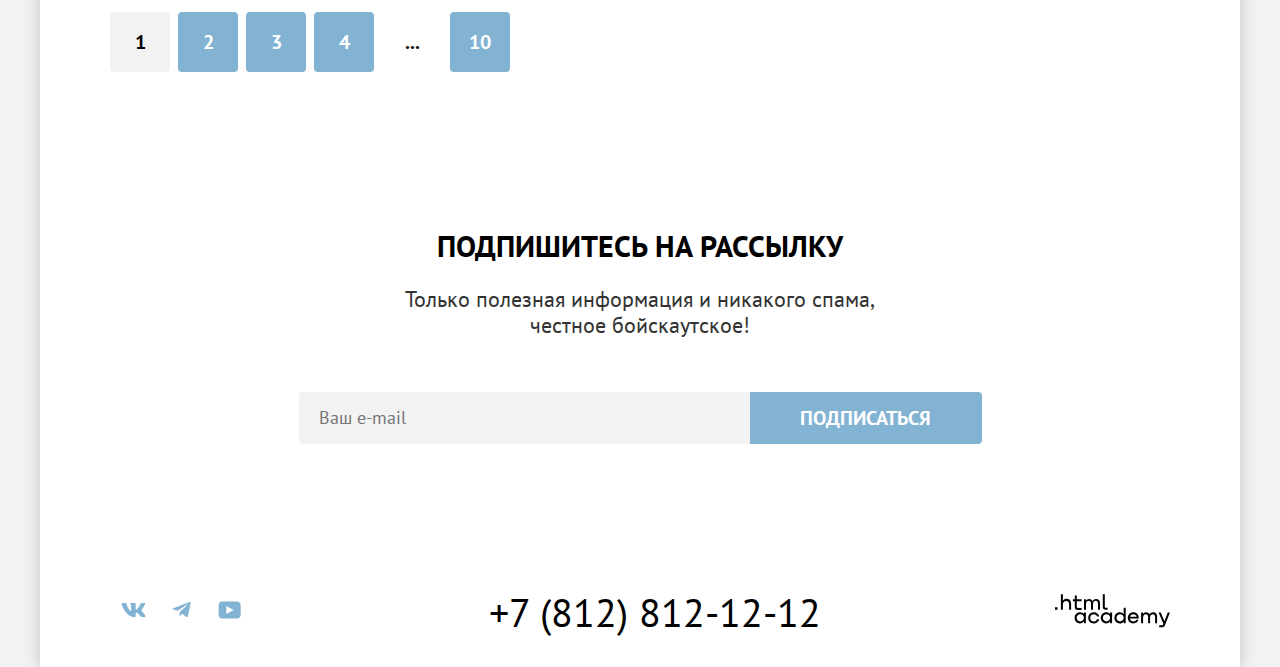
==== commit 9632886a: "Merge pull request #7 from KatrinMul/master" ====
--- a/catalog.html
+++ b/catalog.html
@@ -21,8 +21,8 @@
             <li class="navigation-list-item">
               <a class="navigation-link" href="#">О Седоне</a>
             </li>
-            <li class="navigation-list-item curent-page">
-              <a class="navigation-link">Гостиницы</a>
+            <li class="navigation-list-item ">
+              <a class="navigation-link current-page">Гостиницы</a>
             </li>
           </ul>
           <ul class="user-navigation-list">
@@ -102,15 +102,31 @@
               </fieldset>
             </div>
             <div class="filter-checks">
-            <fieldset class="filter-list">
-              <legend class="filter-list-item">Стоимость, ₽:</legend>
-              <input class="price-field price-field-from" placeholder="от" type="text" name="price-from" value="0">
-              <input class="price-field price-field-till" placeholder="до" type="text" name="price-till" value="9000">
-            </fieldset>
-            <fieldset class="filter-list filter-buttons">
-              <button class="filter-button-admit" type="submit">Применить</button>
-              <button class="filter-button-reset" type="reset">Сбросить</button>
-            </fieldset>
+              <fieldset class="filter-list">
+                <legend class="filter-list-item">Стоимость, ₽:</legend>
+                <div class="price-box">
+                  <label class="price-label" for="price-from">от</label>
+                  <input class="price-field price-field-from" type="text" name="price-from"
+                    id="price-from" value="0">
+                  <label class="price-label price-label-till" for="price-till">до</label>
+                  <input class="price-field price-field-till" type="text" name="price-till"
+                    id="price-till" value="9000">
+                </div>
+                <div class="range-price">
+                  <div class="scale"></div>
+                  <div class="range"></div>
+                  <button class="range-handle range-handle-min">
+                    <span class="visually-hidden">Минимальная цена</span>
+                  </button>
+                  <button class="range-handle range-handle-max">
+                    <span class="visually-hidden">Максимальная цена</span>
+                  </button>
+                </div>
+              </fieldset>
+              <fieldset class="filter-list filter-buttons">
+                <button class="filter-button-admit" type="submit">Применить</button>
+                <button class="filter-button-reset" type="reset">Сбросить</button>
+              </fieldset>
             </div>
           </form>
         </section>
@@ -123,7 +139,7 @@
             </select>
             <ul class="style-list">
               <li class="style-item">
-                <button class="style-item-button plate-style">
+                <button class="style-item-button current-style-item-button plate-style">
                   <span class="visually-hidden">Плитка</span>
                 </button>
               </li>
@@ -143,7 +159,7 @@
             <li class="card-hotel-item">
               <a class="hotel-link" href="#">
                 <img class="card-hotel-image" src="images/sedona-hotel-1.jpg" alt="Фото Amara Resort & Spa"
-                  width="300px" height="212px">
+                  width="300px" height="213px">
                 <h3 class="hotel-name">Amara Resort & Spa</h3>
               </a>
               <div class="hotel-details">
@@ -151,7 +167,8 @@
                 <p class="hotel-price">От 4000 ₽</p>
                 <a href="#" class="details-link">Подробнее</a>
                 <button class="add-to-favourites" type="submit">В избранное</button>
-                <div class="hotel-stars"> 4 звезды
+                <div class="hotel-stars hotel-stars-four">
+                  <span class="visually-hidden">4 звезды</span>
                 </div>
                 <p class="rating">Рейтинг: 8,5</p>
               </div>
@@ -159,7 +176,7 @@
             <li class="card-hotel-item">
               <a class="hotel-link" href="#">
                 <img class="card-hotel-image" src="images/sedona-hotel-2.jpg" alt="Фото Villas at Poco Diablo"
-                  width="300px" height="212px">
+                  width="300px" height="213px">
                 <h3 class="hotel-name">Villas at Poco Diablo</h3>
               </a>
               <div class="hotel-details">
@@ -167,7 +184,8 @@
                 <p class="hotel-price">От 5000 ₽</p>
                 <a href="#" class="details-link">Подробнее</a>
                 <button class="added-to-favourites" type="submit">В избранном</button>
-                <div class="hotel-stars"> 4 звезды
+                <div class="hotel-stars hotel-stars-four">
+                  <span class="visually-hidden">4 звезды</span>
                 </div>
                 <p class="rating">Рейтинг: 9,2</p>
               </div>
@@ -175,7 +193,7 @@
             <li class="card-hotel-item">
               <a class="hotel-link" href="#">
                 <img class="card-hotel-image" src="images/sedona-hotel-3.jpg" alt="Фото Desert Quail Inn" width="300px"
-                  height="212px">
+                  height="213px">
                 <h3 class="hotel-name">Desert Quail Inn</h3>
               </a>
               <div class="hotel-details">
@@ -183,7 +201,8 @@
                 <p class="hotel-price">От 2500 ₽</p>
                 <a href="#" class="details-link">Подробнее</a>
                 <button class="add-to-favourites" type="submit">В избранное</button>
-                <div class="hotel-stars">3 звезды
+                <div class="hotel-stars hotel-stars-three">
+                  <span class="visually-hidden">3 звезды</span>
                 </div>
                 <p class="rating">Рейтинг: 6,9</p>
               </div>
@@ -191,7 +210,7 @@
             <li class="card-hotel-item">
               <a class="hotel-link" href="#">
                 <img class="card-hotel-image" src="images/sedona-hotel-4.jpg" alt="Фото GreenTree Inn" width="300px"
-                  height="212px">
+                  height="213px">
                 <h3 class="hotel-name">GreenTree Inn</h3>
               </a>
               <div class="hotel-details">
@@ -199,7 +218,8 @@
                 <p class="hotel-price">От 1500 ₽</p>
                 <a href="#" class="details-link">Подробнее</a>
                 <button class="add-to-favourites" type="submit">В избранное</button>
-                <div class="hotel-stars">2 звезды
+                <div class="hotel-stars hotel-stars-two">
+                  <span class="visually-hidden">2 звезды</span>
                 </div>
                 <p class="rating">Рейтинг: 5,0</p>
               </div>
@@ -240,24 +260,41 @@
           <h2 class="visually-hidden">Контакты</h2>
           <ul class="messengers-list">
             <li class="messengers-list-item">
-              <a class="messenger-button vkontakte" href="https://vk.com/htmlacademy">
+              <a class="messenger-button" href="https://vk.com/htmlacademy">
                 <span class="visually-hidden">ВКонтакте</span>
+                <svg class="messenger-icon" width="47.333374" height="40.000000" viewBox="0 0 47.3334 40" fill="none" xmlns="http://www.w3.org/2000/svg" xmlns:xlink="http://www.w3.org/1999/xlink">
+                  <defs/>
+                  <rect id="social-vk" width="47.333332" height="40.000000" fill="#FFFFFF" fill-opacity="0"/>
+                  <path id="Vector" d="M35.1163 13.948C35.2823 13.4021 35.1163 13 34.3214 13L31.6964 13C31.0284 13 30.7203 13.3469 30.5533 13.73C30.5533 13.73 29.2184 16.926 27.3274 19.002C26.7153 19.604 26.4374 19.7949 26.1034 19.7949C25.9364 19.7949 25.6854 19.604 25.6854 19.0569L25.6854 13.948C25.6854 13.292 25.5013 13 24.9454 13L20.8174 13C20.4004 13 20.1494 13.304 20.1494 13.593C20.1494 14.2141 21.0953 14.3579 21.1924 16.106L21.1924 19.9041C21.1924 20.7371 21.0394 20.8879 20.7053 20.8879C19.8154 20.8879 17.6504 17.677 16.3654 14.0029C16.1163 13.2881 15.8644 13 15.1934 13L12.5664 13C11.8164 13 11.6664 13.3469 11.6664 13.73C11.6664 14.4121 12.5564 17.8 15.8114 22.281C17.9813 25.3411 21.0364 27 23.8193 27C25.4884 27 25.6943 26.6321 25.6943 25.9971L25.6943 23.6841C25.6943 22.947 25.8524 22.8 26.3813 22.8C26.7714 22.8 27.4384 22.9919 28.9963 24.467C30.7764 26.2161 31.0693 27 32.0714 27L34.6964 27C35.4464 27 35.8224 26.6321 35.6063 25.9041C35.3684 25.1799 34.5184 24.1289 33.3914 22.8821C32.7794 22.1721 31.8613 21.407 31.5824 21.0239C31.1934 20.533 31.3044 20.314 31.5824 19.877C31.5824 19.877 34.7823 15.4509 35.1154 13.948L35.1163 13.948Z" fill="#83B3D3" fill-opacity="1.000000" fill-rule="evenodd"/>
+                </svg>
               </a>
             </li>
             <li class="messengers-list-item">
-              <a class="messenger-button telegram" href="https://t.me/htmlacademy">
+              <a class="messenger-button" href="https://t.me/htmlacademy">
                 <span class="visually-hidden">Телеграм</span>
+                <svg class="messenger-icon" width="47.333374" height="40.000000" viewBox="0 0 47.3334 40" fill="none" xmlns="http://www.w3.org/2000/svg" xmlns:xlink="http://www.w3.org/1999/xlink">
+                  <defs/>
+                  <rect id="social-telegram" width="47.333332" height="40.000000" fill="#FFFFFF" fill-opacity="0"/>
+                  <rect id="Social" width="18.000000" height="16.000000" transform="translate(14.666626 12.000000)" fill="#FFFFFF" fill-opacity="0"/>
+                  <path id="Vector" d="M31.4517 12.0994L15.5071 18.2478C14.4189 18.6848 14.4253 19.2917 15.3075 19.5625L19.4011 20.8396L28.8724 14.8638C29.3203 14.5913 29.7295 14.7378 29.3932 15.0364L21.7195 21.9619L21.7177 21.9619L21.7195 21.9626L21.4371 26.1824C21.8507 26.1824 22.0333 25.9924 22.2654 25.7686L24.2537 23.8352L28.3895 26.8899C29.1521 27.3101 29.6998 27.0942 29.8895 26.1841L32.6046 13.3889C32.8824 12.2747 32.1792 11.77 31.4517 12.0994Z" fill="#83B3D3" fill-opacity="1.000000" fill-rule="nonzero"/>
+                </svg>
               </a>
             </li>
             <li class="messengers-list-item">
-              <a class="messenger-button youtube" href="https://www.youtube.com/user/htmlacademyru">
+              <a class="messenger-button" href="https://www.youtube.com/user/htmlacademyru">
                 <span class="visually-hidden">Ютуб</span>
+                <svg class="messenger-icon" width="47.333374" height="40.000000" viewBox="0 0 47.3334 40" fill="none" xmlns="http://www.w3.org/2000/svg" xmlns:xlink="http://www.w3.org/1999/xlink">
+                  <defs/>
+                  <rect id="social-youtube" width="47.333332" height="40.000000" fill="#FFFFFF" fill-opacity="0"/>
+                  <rect id="Social" width="22.000000" height="17.000000" transform="translate(12.666748 11.500000)" fill="#FFFFFF" fill-opacity="0"/>
+                  <path id="Vector" d="M31.2737 11.5L15.8408 11.5C13.9802 11.5 12.6667 13.0938 12.6667 14.8999L12.6667 24.9937C12.6667 26.9062 13.9802 28.5 15.8408 28.5L31.4927 28.5C33.1344 28.5 34.6667 26.9062 34.6667 25.1001L34.6667 14.8999C34.4479 13.0938 33.1344 11.5 31.2737 11.5ZM20.3285 24.0376L20.3285 15.9624L27.6617 20L20.3285 24.0376Z" fill="#83B3D3" fill-opacity="1.000000" fill-rule="nonzero"/>
+                </svg>
               </a>
             </li>
           </ul>
           <a class="contacts-phone" href="tel:+78128121212">+7 (812) 812-12-12</a>
           <a class="academy-link" href="https://htmlacademy.ru">
-            <img class="academy-logo" src="./images/logo-academy.svg" width="115" alt="Логотип HTML Academy">
+            <svg class="academy-icon" xmlns="http://www.w3.org/2000/svg" width="115" height="34" fill="none"><path fill="#000" d="M0 13.26v2.6h2.5v-2.6H0Zm11.6-8.4c-1.6 0-2.8.7-3.6 1.7h-.1V.36h-2v15.5h2v-5.3c0-2.1 1.3-3.6 3.3-3.6 1.8 0 2.9 1.4 2.9 3.2v5.7h2v-6.1c.1-3-1.8-4.9-4.5-4.9Zm15 .3h-4.8v-3.7h-2v3.8h-1.9v2h1.9v6c0 1.7 1 2.7 2.7 2.7h4.1v-2h-3.7c-.7 0-1.1-.4-1.1-1.1v-5.7h4.8v-2Zm14.5-.2c-1.6 0-2.9.8-3.5 2.1h-.1c-.6-1.2-1.8-2.1-3.4-2.1-1.4 0-2.5.8-3.1 1.8h-.1v-1.6H29v10.6h2v-5.4c0-2 1-3.5 2.6-3.5 1.5 0 2.4 1 2.4 2.6v6.3h2v-5.6c0-2.4 1.4-3.3 2.6-3.3 1.5 0 2.4 1 2.4 2.6v6.3h2v-6.5c.1-2.5-1.4-4.3-3.9-4.3Zm6.7 8.1c0 1.7 1 2.7 2.8 2.7h2v-2h-1.7c-.7 0-1.1-.4-1.1-1.1V.36h-2v12.7Zm-18.9 7c-.9-1.1-2.2-1.8-3.9-1.8-3.1 0-5.4 2.3-5.4 5.6s2.3 5.6 5.4 5.6c1.8 0 3-.8 3.8-1.9h.1v1.6h2v-10.6h-2v1.5Zm-3.6 7.4c-2.2 0-3.6-1.6-3.6-3.6s1.4-3.6 3.6-3.6 3.6 1.6 3.6 3.6c0 1.9-1.4 3.6-3.6 3.6Zm18.9-5.1c-.5-2.4-2.6-4.1-5.4-4.1a5.4 5.4 0 0 0-5.6 5.6c0 3.1 2.2 5.6 5.6 5.6 2.8 0 4.9-1.8 5.4-4.2h-2.1a3.4 3.4 0 0 1-3.3 2.3c-2.2 0-3.6-1.6-3.6-3.6s1.4-3.6 3.6-3.6c1.6 0 2.8 1 3.3 2.2h2.1v-.2Zm10.9-2.3c-.9-1.1-2.2-1.8-3.9-1.8-3.1 0-5.4 2.3-5.4 5.6s2.3 5.6 5.4 5.6c1.8 0 3-.8 3.8-1.9h.1v1.6h2v-10.6h-2v1.5Zm-3.6 7.4c-2.2 0-3.6-1.6-3.6-3.6s1.4-3.6 3.6-3.6 3.6 1.6 3.6 3.6c0 1.9-1.5 3.6-3.6 3.6Zm17.2-7.3c-.9-1.1-2.2-1.9-3.9-1.9-3.1 0-5.4 2.3-5.4 5.6s2.2 5.6 5.4 5.6c1.7 0 3-.8 3.8-1.8h.1v1.5h2v-15.4h-2v6.4Zm-3.6 7.3c-2.2 0-3.6-1.6-3.6-3.6s1.4-3.6 3.6-3.6 3.6 1.6 3.6 3.6c-.1 2-1.5 3.6-3.6 3.6Zm13.2-9.2c-3.3 0-5.5 2.5-5.5 5.6 0 3 2.1 5.6 5.5 5.6 2.5 0 4.5-1.3 5.2-3.6h-2.1c-.5 1-1.6 1.6-3 1.6-1.9 0-3.3-1.3-3.4-2.9h8.8c.2-3.6-2-6.3-5.5-6.3Zm0 1.9c1.7 0 3 1 3.3 2.6h-6.5c.3-1.5 1.5-2.6 3.2-2.6Zm19.9-1.9c-1.6 0-2.9.8-3.6 2h-.1c-.6-1.2-1.8-2-3.4-2-1.4 0-2.5.7-3.1 1.8v-1.5h-1.9v10.6h2v-5.4c0-2 1-3.4 2.6-3.5 1.5 0 2.4 1 2.4 2.6v6.3h2v-5.6c0-2.4 1.4-3.3 2.6-3.3 1.5 0 2.4 1 2.4 2.6v6.3h2v-6.5c.1-2.6-1.4-4.4-3.9-4.4Zm11.2 9.1-3.6-8.9h-2.2l4.8 11.6c-.3.9-.7 1.2-1.7 1.2h-2.5v2h2.5c1.8 0 2.8-.8 3.5-2.6l4.7-12.2h-2.1l-3.4 8.9Z"/></svg>
           </a>
         </section>
       </footer>
--- a/styles/styles.css
+++ b/styles/styles.css
@@ -82,9 +82,18 @@
   padding: 20px 16px;
 }
 
-.curent-page::after {
+.current-page {
+  position: relative;
+}
+
+.current-page::after {
   content: "";
-
+  display: block;
+  width: 100%;
+  border-bottom: 3px solid #756257;
+  position: absolute;
+  top: 44px;
+  left: 0;
 }
 
 .navigation-link {
@@ -154,7 +163,19 @@
   text-transform: uppercase;
 }
 
-
+.user-navigation-button:hover {
+  background-color: rgb(97, 80, 72);
+}
+
+.user-navigation-button:focus {
+  background-color: rgb(97, 80, 72);
+  outline: none;
+}
+
+.user-navigation-button:active {
+  background-color: rgb(117, 97, 87);
+  color: rgba(255, 255, 255, 0.3);
+}
 
 .main {
   flex-grow: 1;
@@ -186,11 +207,11 @@
   font-weight: 700;
   text-transform: uppercase;
   width: 750px;
-  margin: 0 auto 25px;
+  margin: 0 auto 26px;
 }
 
 .advantages-description {
-  margin: 0 auto 90px;
+  margin: 0 auto 89px;
   font-size: 22px;
   line-height: 26px;
   color: #333333;
@@ -224,16 +245,31 @@
 .advantages-item-spec .advantages-container {
   background-color: #82b3d3;
   padding-top: 102px;
-  padding-bottom: 102px;
+  padding-bottom: 101px;
 }
 
 .advantages-title {
-  margin: 0 auto 62px;
+  margin: 0 auto 63px;
   width: 175px;
   font-size: 24px;
   line-height: 28px;
   font-weight: 700;
   text-transform: uppercase;
+  position: relative;
+}
+
+.advantages-title::after {
+  content: "";
+  display: block;
+  width: 60px;
+  border-bottom: 3px solid rgba(0, 0, 0, 0.3);
+  position: absolute;
+  top: 86px;
+  left: 58px;
+}
+
+.advantages-item-spec .advantages-title::after {
+  border-color: rgba(255, 255, 255, 0.3);
 }
 
 .advantages-text {
@@ -259,16 +295,16 @@
 }
 
 .invitation-capitals {
-  margin: 0 auto 20px;
+  margin: 0 auto 22px;
   font-size: 30px;
   line-height: 36px;
   font-weight: 700;
   text-transform: uppercase;
-  width: 600px;
+  width: 510px;
 }
 
 .invitation-description {
-  margin: 0 auto 64px;
+  margin: 0 auto 62px;
   width: 600px;
   font-size: 22px;
   line-height: 26px;
@@ -285,7 +321,7 @@
 }
 
 .invitation-list-item {
-  padding-top: 183px;
+  padding-top: 184px;
   padding-bottom: 81px;
   width: 400px;
   background-color: rgba(130, 179, 211, 0.12);
@@ -315,7 +351,7 @@
 }
 
 .invitation-title {
-  margin: 0 auto 30px;
+  margin: 0 auto 31px;
   width: 230px;
   font-size: 24px;
   line-height: 28px;
@@ -330,7 +366,7 @@
 }
 
 .invitation-search {
-  padding-top: 96px;
+  padding-top: 94px;
   padding-bottom: 96px;
 }
 
@@ -344,7 +380,7 @@
 }
 
 .search-description {
-  margin: 0 auto 52px;
+  margin: 0 auto 53px;
   font-size: 22px;
   line-height: 26px;
   color: #333333;
@@ -356,13 +392,27 @@
   background-color: #756157;
   padding: 8px 5px;
   border-radius: 4px;
-  width: 367px;
+  width: 366px;
   font-size: 20px;
   line-height: 36px;
   font-weight: 700;
   color: #ffffff;
   text-decoration: none;
   text-transform: uppercase;
+}
+
+.search-button:hover {
+  background-color: rgb(97, 80, 72);
+}
+
+.search-button:focus {
+  background-color: rgb(97, 80, 72);
+  outline: none;
+}
+
+.search-button:active {
+  background-color: rgb(117, 97, 87);
+  color: rgba(255, 255, 255, 0.3);
 }
 
 .main-footer {
@@ -406,7 +456,7 @@
 .newsletter-form {
   display: flex;
   flex-wrap: wrap;
-  width: 690px;
+  width: 683px;
   margin: 0 auto;
   min-height: 52px;
 }
@@ -416,14 +466,13 @@
   line-height: 24px;
   font-weight: 400;
   font-size: 18px;
-  min-width: 434px;
+  min-width: 451px;
   min-height: 52px;
-  padding-block: 0;
-  padding-inline: 0;
   padding-left: 20px;
   border: none;
   border-radius: 4px 0 0 4px;
   background-color: #f2f2f2;
+  box-sizing: border-box;
 }
 
 .newsletter-button {
@@ -431,18 +480,32 @@
   font-size: 20px;
   line-height: 36px;
   font-weight: 700;
-  background-color: #82B3D3;
+  background-color: #82b3d3;
   color: #ffffff;
   text-transform: uppercase;
-  width: 236px;
+  width: 232px;
   min-height: 52px;
   border: none;
   border-radius: 0 4px 4px 0;
 }
 
+.newsletter-button:hover {
+  background-color: #68a2ca;
+  cursor: pointer;
+}
+
+.newsletter-button:focus {
+  background-color: #68a2ca;
+}
+
+.newsletter-button:active {
+  background-color: #68a2ca;
+  color: rgba(255, 255, 255, 0.3);
+}
+
 .footer-contacts {
   display: flex;
-  padding: 45px 70px 35px;
+  padding: 44px 70px 35px;
   justify-content: space-between;
   align-items: center;
 }
@@ -459,22 +522,34 @@
 
 .messenger-button {
   display: block;
-  width: 48px;
-  height: 40px;
-  background-position: center center;
-  background-repeat: no-repeat;
-}
-
-.vkontakte {
-  background-image: url(../images/social-vk.svg);
-}
-
-.telegram {
-  background-image: url(../images/social-telegram.svg);
-}
-
-.youtube {
-  background-image: url(../images/social-youtube.svg);
+  position: relative;
+
+}
+
+.messenger-icon {
+  position: absolute;
+  top: -22px;
+  right: 0;
+  bottom: 0;
+  left: 0;
+  margin: 0;
+  fill: #83b3d3;
+}
+
+.messenger-button:hover .messenger-icon path{
+  fill: #68a2ca;
+}
+
+.messenger-button:focus {
+  outline: none;
+}
+
+.messenger-button:focus .messenger-icon path{
+  fill: #68a2ca;
+}
+
+.messenger-button:active .messenger-icon path{
+  fill: rgba(104, 162, 202, 0.3)
 }
 
 .contacts-phone {
@@ -482,15 +557,52 @@
   line-height: 40px;
   color: #000000;
   text-decoration: none;
+  margin-right: 115px;
+}
+
+.contacts-phone:hover {
+  color: #756157;
+}
+
+.contacts-phone:focus {
+  color: #756157;
+  outline: none;
+}
+
+.contacts-phone:active {
+  color: rgba(117, 97, 87, 0.3);
 }
 
 .academy-link {
   display: block;
+  position: relative;
   padding: 2px 0;
 }
 
-.academy-logo {
-  display: block;
+.academy-icon {
+  position: absolute;
+  top: -16px;
+  right: 0;
+  bottom: 0;
+  left: -115px;
+  margin: 0;
+  fill: #000000;
+}
+
+.academy-link:hover .academy-icon path{
+  fill: #756157;
+}
+
+.academy-link:focus {
+  outline: none;
+}
+
+.academy-link:focus .academy-icon path{
+  fill: #756157;
+}
+
+.academy-link:active .academy-icon path{
+  fill: rgba(117, 97, 87, 0.3);
 }
 
 /* Catalog */
@@ -502,7 +614,7 @@
 
 .filter {
   padding: 35px 70px 70px;
-  background-color: #ddecf5;
+  background-color: #1e597e;
   background-image: url(../images/background-filter.jpg);
   background-repeat: no-repeat;
   background-position: center;
@@ -534,13 +646,13 @@
 }
 
 .breadcrumbs-item::after {
-content: "";
-width: 8px;
-height: 21px;
-background: url(../images/arrow.svg) no-repeat center center;
-position: absolute;
-right: 0;
-top: 0;
+  content: "";
+  width: 8px;
+  height: 20px;
+  background: url(../images/arrow_breadcrumbs.svg) no-repeat center center;
+  position: absolute;
+  right: 0;
+  top: 0;
 }
 
 .breadcrumbs-item:last-child:after {
@@ -551,21 +663,46 @@
   font-size: 16px;
 }
 
+.breadcrumbs-link:hover {
+  color: rgba(255, 255, 255, 0.6);
+}
+
+.breadcrumbs-link:focus {
+  outline: none;
+}
+
+.breadcrumbs-link:active {
+  color: rgba(255, 255, 255, 0.3);
+}
+
 .breadcrumbs-link-home {
   display: block;
-  width: 21px;
-  height: 21px;
-  background-image: url(../images/home-link.svg);
+  width: 20px;
+  height: 20px;
+  background-image: url(../images/home_link.svg);
   background-repeat: no-repeat;
   background-position: center center;
 
 }
 
+.breadcrumbs-link-home:hover {
+  opacity: 0.6;
+}
+
+.breadcrumbs-link-home:focus {
+  outline: none;
+}
+
+.breadcrumbs-link-home:active {
+  opacity: 0.3;
+}
+
 .filter-form {
   display: flex;
   justify-content: space-between;
   margin: 0;
 }
+
 .filter-checks {
   display: flex;
 }
@@ -577,12 +714,12 @@
 }
 
 .filter-list:first-of-type {
-  margin-right: 70px;
+  margin-right: 71px;
 }
 
 .filter-list-item {
   padding: 0;
-  margin: 0 0 32px;
+  margin: 0 0 33px;
   font-weight: 700;
   font-size: 20px;
   line-height: 24px;
@@ -614,6 +751,18 @@
   display: inline-block;
   cursor: pointer;
   padding-left: 36px;
+}
+
+.label-checkbox:hover {
+  opacity: 0.6;
+}
+
+.infrastructure:focus + .label-checkbox::before {
+  outline: 3px solid #83b3d3;
+}
+
+.label-checkbox:active {
+  opacity: 0.3;
 }
 
 .label-checkbox::before {
@@ -653,6 +802,18 @@
   padding-left: 36px;
 }
 
+.label-radio:hover {
+  opacity: 0.6;
+}
+
+.accomodation:focus + .label-radio::before {
+  outline: 3px solid #83b3d3;
+}
+
+.label-radio:active {
+  opacity: 0.3;
+}
+
 .label-radio::before {
   content: "";
   width: 20px;
@@ -660,7 +821,7 @@
   background-color: #ffffff;
   border-radius: 10px;
   position: absolute;
-  top: 1px;
+  top: 0;
   left: 0;
 }
 
@@ -671,13 +832,18 @@
   background-color: #3f5e72;
   border-radius: 5px;
   position: absolute;
-  top: 6px;
-  left: 4px;
+  top: 5px;
+  left: 5px;
   display: none;
 }
 
 .accomodation:checked + .label-radio::after {
   display: block;
+}
+
+.price-box {
+  display: flex;
+  position: relative;
 }
 
 .price-field {
@@ -688,21 +854,106 @@
   border: none;
   width: 143px;
   min-height: 48px;
-  padding: 0;
+  padding: 0 40px 0 20px;
   text-align: left;
   box-sizing: border-box;
-  padding-left: 20px;
+  background-color: #f2f2f2;
+}
+
+.price-field:hover {
+  background-color: #e6e6e6;
+}
+
+.price-field:focus {
+  background-color: #e6e6e6;
+  outline: 3px solid #83b3d3;
+}
+
+.price-field:active {
+  background-color: #f2f2f2;
+  outline: 2px solid #000000;
 }
 
 .price-field-from {
   border-radius: 4px 0 0 4px;
-  margin-right: -2px;
+  margin: 0 2px 0 0;
 }
 
 .price-field-till {
   border-radius: 0 4px 4px 0;
 }
 
+.price-label {
+  color: rgba(0, 0, 0, 0.3);
+  line-height: 24px;
+  position: absolute;
+  top: 12px;
+  left: 108px;
+}
+
+.price-label-till {
+  left: 249px;
+}
+
+.range-price {
+  width: 288px;
+  height: 20px;
+  position: relative;
+}
+
+.scale {
+  width: 288px;
+  height: 1px;
+  position: absolute;
+  border-bottom: 4px solid rgba(255, 255, 255, 0.3);
+  top: 43px;
+  left: 0;
+}
+
+.range {
+  width: 226px;
+  height: 1px;
+  position: absolute;
+  border-bottom: 4px solid #ffffff;
+  top: 43px;
+  left: 0;
+}
+
+.range-handle {
+  display: block;
+  width: 20px;
+  height: 20px;
+  background-color: #ffffff;
+  position: absolute;
+  border: none;
+  border-radius: 5px;
+  top: 36px;
+  left: 0;
+}
+
+.range-handle:hover {
+  box-shadow: 0 0 10px rgba(0, 0, 0, 0.25);
+  cursor: pointer;
+}
+
+.range-handle:focus {
+  outline: 3px solid #83b3d3;
+  box-shadow: 0 0 10px rgba(0, 0, 0, 0.25);
+}
+
+.range-handle:active {
+  outline: 2px solid #83b3d3;
+  box-shadow: 0 0 15px rgba(0, 0, 0, 0.4);
+}
+
+.range-handle-min {
+  left: 0;
+}
+
+.range-handle-max {
+  left: 208px;
+}
+
 .filter-buttons {
   display: flex;
   flex-direction: column;
@@ -714,7 +965,7 @@
   font-size: 16px;
   line-height: 20px;
   font-weight: 700;
-  background-color: #82B3D3;
+  background-color: rgb(130, 179, 211);
   color: #ffffff;
   text-transform: uppercase;
   width: 191px;
@@ -722,20 +973,58 @@
   border: none;
   border-radius: 4px;
   margin-bottom: 32px;
-}
+  cursor: pointer;
+}
+
+.filter-button-admit:hover {
+  background-color: rgb(104, 162, 202);
+}
+
+.filter-button-admit:focus {
+  background-color: rgb(104, 162, 202);
+  outline: none;
+}
+
+.filter-button-admit:active {
+  background-color: rgb(130, 179, 211);
+  color: rgba(255, 255, 255, 0.3);
+}
+
+.filter-button-admit:disabled {
+  background-color: rgb(229, 229, 229);
+}
+
 
 .filter-button-reset {
   font-family: "PT Sans", "Arial", sans-serif;
   font-size: 16px;
   line-height: 20px;
   font-weight: 700;
-  background-color: rgba(0, 0, 0, 0);
+  background-color: transparent;
   color: #ffffff;
   text-transform: uppercase;
   width: 191px;
   min-height: 36px;
   border: none;
+  cursor: pointer;
+}
+
+.filter-button-reset:hover {
+  opacity: 0.6;
+}
+
+.filter-button-reset:focus {
+  outline: 3px solid rgb(131, 179, 211);
   border-radius: 4px;
+}
+
+.filter-button-reset:active {
+  color: rgba(255, 255, 255, 0.3);
+  outline: none;
+}
+
+.filter-button-reset:disabled {
+  opacity: 0.1;
 }
 
 .catalog {
@@ -744,7 +1033,7 @@
 
 .hotel-sorting {
   display: flex;
-  margin-bottom: 40px;
+  margin-bottom: 38px;
   align-items: center;
 }
 
@@ -762,11 +1051,32 @@
   border: 2px solid #e5e5e5;
   border-radius: 4px;
   margin: 0 70px 0 0;
-  padding-left: 15px;
+  padding-left: 20px;
   font-family: inherit;
   font-size: 18px;
   line-height: 21px;
   box-sizing: border-box;
+  appearance: none;
+  background: url("../images/select-arrow.svg") no-repeat 261px center;
+}
+
+.sorting-type:hover {
+  border: 2px solid #68a2ca;
+}
+
+.sorting-type:focus {
+  border: 2px solid #68a2ca;
+  outline: none;
+}
+
+.sorting-type:active {
+  border: 2px solid #3f5e72;
+}
+
+.sorting-type:disabled {
+  border: 2px solid #000000;
+  color: #000000;
+  opacity: 0.3;
 }
 
 .style-list {
@@ -781,6 +1091,7 @@
 }
 
 .style-item-button {
+  background-color: transparent;
   width: 48px;
   height: 48px;
   background-repeat: no-repeat;
@@ -789,12 +1100,28 @@
   border-radius: 4px;
 }
 
+.current-style-item-button {
+  border: 2px solid #000000;
+}
+
+.style-item-button:hover {
+  outline: 2px solid #000000;
+  cursor: pointer;
+}
+
+.style-item-button:focus {
+  outline: 2px solid #68a2ca;
+}
+
+.style-item-button:active {
+  outline: 2px solid #000000;
+}
+
 .plate-style {
   background-image: url(../images/plate.svg);
-  border-color: #000000;
-}
-
-.big-style{
+}
+
+.big-style {
   background-image: url(../images/card.svg);
 }
 
@@ -804,11 +1131,23 @@
 
 .card-hotel-list {
   padding: 0;
-  margin: 0 0 80px;
+  margin: 0 0 76px;
   list-style: none;
   display: grid;
-  gap: 20px;
+  column-gap: 19px;
+  row-gap: 17px;
   grid-template-columns: 340px 340px 340px;
+  position: relative;
+}
+
+.card-hotel-list::after {
+  content: "";
+  width: 100%;
+  display: block;
+  position: absolute;
+  border-bottom: 1px solid #e6e6e6;
+  bottom: -39px;
+  left: 0;
 }
 
 .card-hotel-item {
@@ -818,11 +1157,11 @@
 }
 
 .card-hotel-image {
-  margin: 0 0 16px;
+  margin: 0 0 17px;
 }
 
 .hotel-name {
-  margin: 0 0 16px;
+  margin: 0 0 15px;
   font-weight: 700;
   font-size: 24px;
   line-height: 28px;
@@ -832,6 +1171,7 @@
   display: grid;
   grid-template-columns: 140px 140px;
   column-gap: 20px;
+  row-gap: 16px;
   align-items: center;
 }
 
@@ -841,19 +1181,20 @@
 }
 
 .hotel {
-  margin: 0 0 16px;
+  margin: 0;
 }
 
 .hotel-price {
   text-align: right;
-  margin: 0 0 16px;
+  margin: 0;
 }
 
 .details-link {
   display: block;
   border-radius: 4px;
   width: 140px;
-  padding: 8px;
+  padding: 9px 8px 7px;
+  margin: 0;
   text-align: center;
   font-weight: 700;
   font-size: 16px;
@@ -863,6 +1204,20 @@
   text-transform: uppercase;
   text-decoration: none;
   box-sizing: border-box;
+}
+
+.details-link:hover {
+  background-color: rgb(97, 80, 72);
+}
+
+.details-link:focus {
+  background-color: rgb(97, 80, 72);
+  outline: none;
+}
+
+.details-link:active {
+  background-color: rgb(117, 97, 87);
+  color: rgba(255, 255, 255, 0.3);
 }
 
 .add-to-favourites {
@@ -870,6 +1225,7 @@
   border-radius: 4px;
   width: 140px;
   padding: 8px;
+  margin: 0;
   border: none;
   font-family: inherit;
   font-weight: 700;
@@ -879,6 +1235,25 @@
   color: #ffffff;
   text-transform: uppercase;
   box-sizing: border-box;
+}
+
+.add-to-favourites:hover {
+  background-color: #68a2ca;
+  cursor: pointer;
+}
+
+.add-to-favourites:focus {
+  background-color: #68a2ca;
+  outline: none;
+}
+
+.add-to-favourites:active {
+  background-color: #82b3d3;
+  color: rgba(255, 255, 255, 0.3);
+}
+
+.add-to-favourites:disabled {
+  background-color: #e5e5e5;
 }
 
 .added-to-favourites {
@@ -886,6 +1261,7 @@
   border-radius: 4px;
   width: 140px;
   padding: 8px;
+  margin: 0;
   border: none;
   font-family: inherit;
   font-weight: 700;
@@ -897,9 +1273,53 @@
   box-sizing: border-box;
 }
 
-.hotel-stars {}
+.added-to-favourites:hover {
+  background-color: #6c9e42;
+  cursor: pointer;
+}
+
+.added-to-favourites:focus {
+  background-color: #6c9e42;
+  outline: none;
+}
+
+.added-to-favourites:active {
+  background-color: #7db54f;
+  color: rgba(255, 255, 255, 0.3);
+}
+
+.added-to-favourites:disabled {
+  background-color: #e5e5e5;
+}
+
+.hotel-stars {
+  height: 17px;
+  width: 17px;
+  background: url("../images/star.svg") space 0 0;
+}
+
+.hotel-stars-one {
+  width: 17px;
+}
+
+.hotel-stars-two {
+  width: 40px;
+}
+
+.hotel-stars-three {
+  width: 66px;
+}
+
+.hotel-stars-four {
+  width: 88px;
+}
+
+.hotel-stars-five {
+  width: 105px;
+}
 
 .rating {
+  margin: 0;
   min-height: 21px;
   font-size: 16px;
   line-height: 20px;
@@ -907,7 +1327,7 @@
   color: #333333;
   text-transform: uppercase;
   border-radius: 4px;
-  padding: 8px;
+  padding: 9px 8px 7px;
   text-align: center;
 }
 
@@ -939,15 +1359,295 @@
   box-sizing: border-box;
 }
 
+.pagination-number:hover {
+  background-color: #68a2ca;
+  outline: 1px solid #82b3d3;
+}
+
+.pagination-number:focus {
+  background-color: #68a2ca;
+  outline: 1px solid #82b3d3;
+}
+
+.pagination-number:active {
+  background-color: #82b3d3;
+  color: rgba(255, 255, 255, 0.3);
+}
+
 .current-pagination {
   background-color: #f2f2f2;
 }
 
+.current-pagination:hover {
+  background-color: #f2f2f2;
+  outline: none;
+}
+
 .no-pagination {
   background-color: #ffffff;
+}
+
+.no-pagination:hover {
+  background-color: #ffffff;
+  outline: none;
 }
 
 .pagination-item .current-pagination,
 .pagination-item .no-pagination {
   color: #000000;
 }
+
+/* модальное окно */
+
+.modal-box {
+  position: fixed;
+  top: 0;
+  left: 0;
+  width: 100%;
+  height: 100%;
+  background-color: rgba(242, 242, 242, 0.8);
+  display: flex;
+  justify-content: center;
+  align-items: center;
+}
+
+.modal-window {
+  width: 717px;
+  min-height: 576px;
+  background-color: #ffffff;
+  border-radius: 30px;
+  box-shadow: 0 25px 50px rgba(0, 0, 0, 0.15);
+  padding: 64px 70px 64px;
+  display: flex;
+  flex-direction: column;
+  justify-content: flex-start;
+  align-items: flex-start;
+  box-sizing: border-box;
+  position: relative;
+}
+
+.title-modal-box {
+  display: flex;
+}
+
+.modal-title {
+  margin: 0;
+  padding: 0;
+  font-family: "PT Sans", "Arial", sans-serif;
+  font-weight: 700;
+  font-size: 30px;
+  line-height: 36px;
+  margin-bottom: 64px;
+  text-transform: uppercase;
+}
+
+.modal-close-button {
+  position: absolute;
+  width: 52px;
+  height: 52px;
+  border-radius: 50%;
+  background-color: #f2f2f2;
+  border: none;
+  top: 64px;
+  right: 52px;
+}
+
+.modal-close-button::after {
+  content: "";
+  width: 20px;
+  height: 20px;
+  background: url("../images/icons_cross.svg") no-repeat center center;
+  position: absolute;
+  top: 16px;
+  left: 16px;
+}
+
+.modal-form {
+  display: grid;
+  grid-template-columns: 137px 440px;
+  row-gap: 23px;
+  align-items: first baseline;
+}
+
+.date-from {
+  justify-self: start;
+  font-family: "PT Sans", "Arial", sans-serif;
+  font-weight: 700;
+  font-size: 20px;
+  line-height: 24px;
+}
+
+.date-from-box {
+  display: flex;
+  flex-wrap: wrap;
+  flex-direction: column;
+}
+
+.input-date-from {
+  font-family: "PT Sans", "Arial", sans-serif;
+  font-weight: 700;
+  font-size: 18px;
+  line-height: 24px;
+  background: #f2f2f2 url("../images/calendar-icon.svg") no-repeat 402px center;
+  min-height: 48px;
+  border: none;
+  border-radius: 4px;
+  padding: 12px 20px 12px 20px;
+  box-sizing: border-box;
+  margin-bottom: 4px;
+}
+
+.date-from-info {
+  align-self: start;
+  color: #ff5757;
+  font-family: "PT Sans", "Arial", sans-serif;
+  font-weight: 400;
+  font-size: 16px;
+  line-height: 21px;
+  padding-left: 20px;
+}
+
+.date-till {
+  justify-self: start;
+  font-family: "PT Sans", "Arial", sans-serif;
+  font-weight: 700;
+  font-size: 20px;
+  line-height: 24px;
+}
+
+.date-till-box {
+  display: flex;
+  flex-wrap: wrap;
+  flex-direction: column;
+}
+
+.input-date-till {
+  font-family: "PT Sans", "Arial", sans-serif;
+  font-weight: 700;
+  font-size: 18px;
+  line-height: 24px;
+  background: #f2f2f2 url("../images/calendar-icon.svg") no-repeat 402px center;
+  min-height: 48px;
+  border: none;
+  border-radius: 4px;
+  padding: 12px 20px 12px 20px;
+  box-sizing: border-box;
+  margin-bottom: 4px;
+}
+
+.date-till-info {
+  align-self: start;
+  color: #333333;
+  font-family: "PT Sans", "Arial", sans-serif;
+  font-weight: 400;
+  font-size: 16px;
+  line-height: 21px;
+  padding-left: 20px;
+}
+
+.guest-numbers {
+  grid-column: 1 / 3;
+  display: flex;
+  flex-wrap: wrap;
+  justify-content: space-between;
+  align-items: center;
+  margin-bottom: 48px;
+}
+
+.number-container {
+  display: flex;
+  flex-wrap: wrap;
+  justify-content: center;
+}
+
+.adult-number {
+  font-family: "PT Sans", "Arial", sans-serif;
+  font-weight: 700;
+  font-size: 20px;
+  line-height: 24px;
+}
+
+.adult-number-button {
+  width: 40px;
+  height: 48px;
+  border: none;
+}
+
+.number-minus {
+  border-radius: 4px 0 0 4px;
+  background: #f2f2f2 url("../images/minus.svg") no-repeat center center;
+}
+
+.number-plus {
+  border-radius: 0 4px 4px 0;
+  background: #f2f2f2 url("../images/plus.svg") no-repeat center center;
+}
+
+.input-adult-number {
+  font-family: "PT Sans", "Arial", sans-serif;
+  font-weight: 700;
+  font-size: 18px;
+  line-height: 20px;
+  width: 31px;
+  height: 48px;
+  box-sizing: border-box;
+  border: none;
+  background-color: #f2f2f2;
+  padding: 14px 10px;
+}
+
+.child-number {
+  font-family: "PT Sans", "Arial", sans-serif;
+  font-weight: 700;
+  font-size: 20px;
+  line-height: 24px;
+}
+
+.input-child-number {
+  font-family: "PT Sans", "Arial", sans-serif;
+  font-weight: 700;
+  font-size: 18px;
+  line-height: 20px;
+  width: 31px;
+  height: 48px;
+  box-sizing: border-box;
+  border: none;
+  background-color: #f2f2f2;
+  padding: 14px 10px;
+}
+
+.child-info {}
+
+.child-number-button {
+  width: 40px;
+  height: 48px;
+  border: none;
+}
+
+.modal-form-button {
+  grid-column: 1 / 3;
+  background-color: #83b3d3;
+  min-height: 60px;
+  color: #ffffff;
+  font-family: "PT Sans", "Arial", sans-serif;
+  font-weight: 700;
+  font-size: 20px;
+  line-height: 24px;
+  text-transform: uppercase;
+  border: none;
+  border-radius: 10px;
+}
+
+.modal-closed {
+  display: none;
+}
+
+input::-webkit-outer-spin-button,
+input::-webkit-inner-spin-button {
+  -webkit-appearance: none;
+  margin: 0;
+}
+
+input[type=number] {
+  -moz-appearance: textfield;
+}
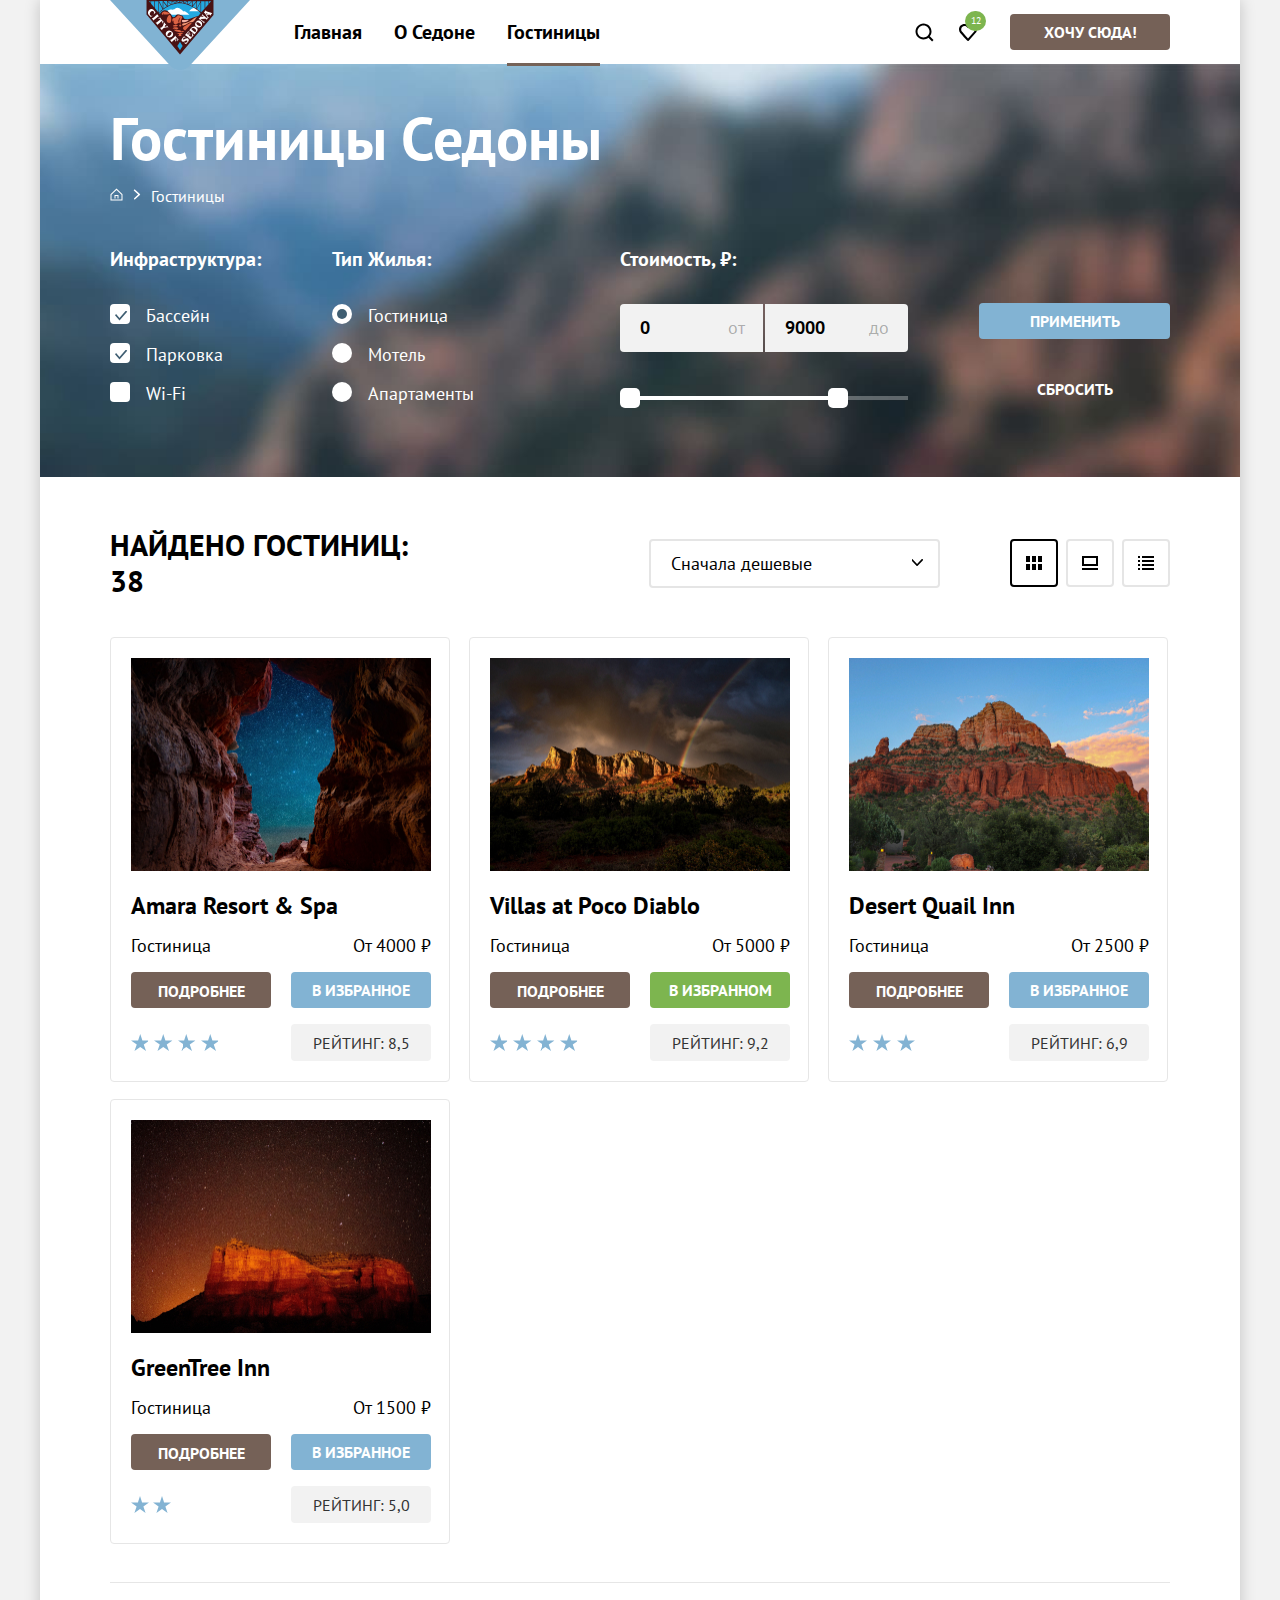
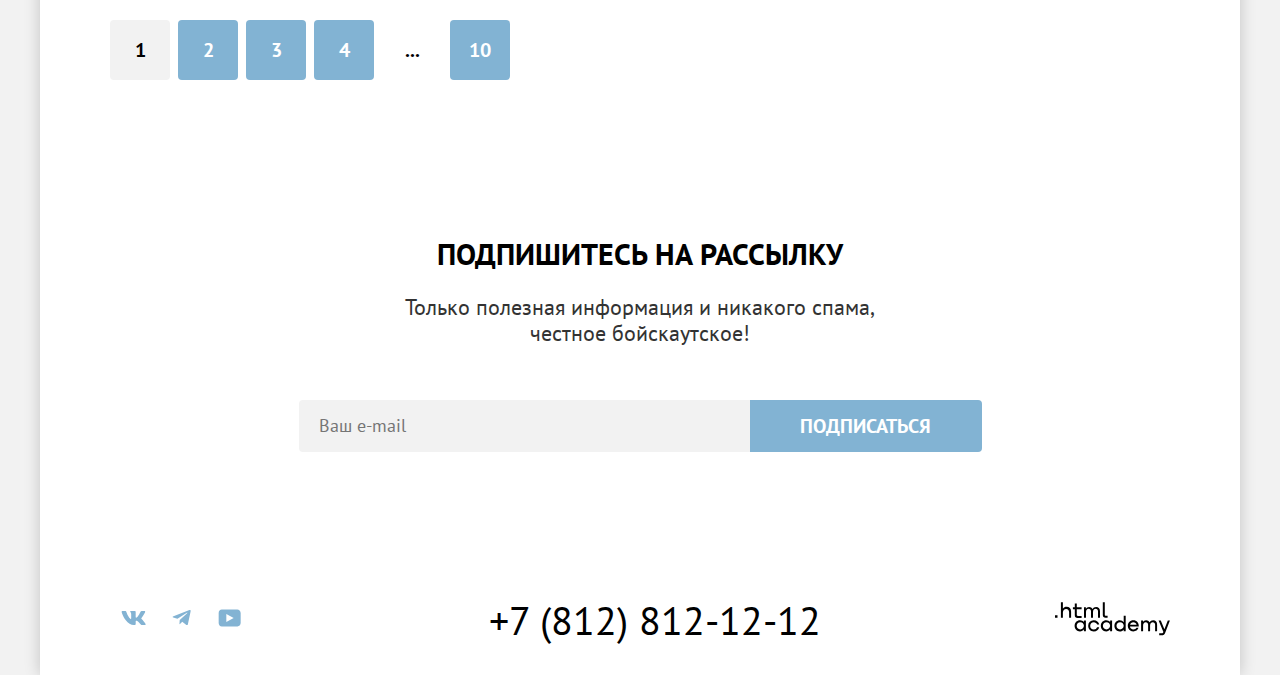
==== commit 1c8ae6af: "доработка по стилизации модального окна" ====
--- a/catalog.html
+++ b/catalog.html
@@ -1,9 +1,11 @@
+<!DOCTYPE html>
 <html lang="ru">
 
   <head>
     <meta charset="utf-8">
     <meta name="viewport" content="width=device-width, initial-scale=1">
     <link rel="stylesheet" href="styles/styles.css">
+    <link rel="icon" type="image/svg" sizes="32x32" href="./images/favicon-sedona.svg">
     <title>Каталог гостиниц города Седона</title>
   </head>
 
@@ -106,19 +108,18 @@
                 <legend class="filter-list-item">Стоимость, ₽:</legend>
                 <div class="price-box">
                   <label class="price-label" for="price-from">от</label>
-                  <input class="price-field price-field-from" type="text" name="price-from"
-                    id="price-from" value="0">
+                  <input class="price-field price-field-from" type="text" name="price-from" id="price-from" value="0">
                   <label class="price-label price-label-till" for="price-till">до</label>
-                  <input class="price-field price-field-till" type="text" name="price-till"
-                    id="price-till" value="9000">
+                  <input class="price-field price-field-till" type="text" name="price-till" id="price-till"
+                    value="9000">
                 </div>
                 <div class="range-price">
                   <div class="scale"></div>
                   <div class="range"></div>
-                  <button class="range-handle range-handle-min">
+                  <button class="range-handle range-handle-min" type="button">
                     <span class="visually-hidden">Минимальная цена</span>
                   </button>
-                  <button class="range-handle range-handle-max">
+                  <button class="range-handle range-handle-max" type="button">
                     <span class="visually-hidden">Максимальная цена</span>
                   </button>
                 </div>
@@ -139,17 +140,17 @@
             </select>
             <ul class="style-list">
               <li class="style-item">
-                <button class="style-item-button current-style-item-button plate-style">
+                <button class="style-item-button current-style-item-button plate-style" type="button">
                   <span class="visually-hidden">Плитка</span>
                 </button>
               </li>
               <li class="style-item">
-                <button class="style-item-button big-style">
+                <button class="style-item-button big-style" type="button">
                   <span class="visually-hidden">Крупно</span>
                 </button>
               </li>
               <li class="style-item">
-                <button class="style-item-button list-style">
+                <button class="style-item-button list-style" type="button">
                   <span class="visually-hidden">Список</span>
                 </button>
               </li>
@@ -158,15 +159,15 @@
           <ul class="card-hotel-list">
             <li class="card-hotel-item">
               <a class="hotel-link" href="#">
-                <img class="card-hotel-image" src="images/sedona-hotel-1.jpg" alt="Фото Amara Resort & Spa"
-                  width="300px" height="213px">
+                <img class="card-hotel-image" src="images/sedona-hotel-1.jpg" alt="Фото Amara Resort & Spa" width="300"
+                  height="213">
                 <h3 class="hotel-name">Amara Resort & Spa</h3>
               </a>
               <div class="hotel-details">
                 <p class="hotel">Гостиница</p>
                 <p class="hotel-price">От 4000 ₽</p>
                 <a href="#" class="details-link">Подробнее</a>
-                <button class="add-to-favourites" type="submit">В избранное</button>
+                <button class="add-to-favourites" type="button">В избранное</button>
                 <div class="hotel-stars hotel-stars-four">
                   <span class="visually-hidden">4 звезды</span>
                 </div>
@@ -176,14 +177,14 @@
             <li class="card-hotel-item">
               <a class="hotel-link" href="#">
                 <img class="card-hotel-image" src="images/sedona-hotel-2.jpg" alt="Фото Villas at Poco Diablo"
-                  width="300px" height="213px">
+                  width="300" height="213">
                 <h3 class="hotel-name">Villas at Poco Diablo</h3>
               </a>
               <div class="hotel-details">
                 <p class="hotel">Гостиница</p>
                 <p class="hotel-price">От 5000 ₽</p>
                 <a href="#" class="details-link">Подробнее</a>
-                <button class="added-to-favourites" type="submit">В избранном</button>
+                <button class="added-to-favourites" type="button">В избранном</button>
                 <div class="hotel-stars hotel-stars-four">
                   <span class="visually-hidden">4 звезды</span>
                 </div>
@@ -192,15 +193,15 @@
             </li>
             <li class="card-hotel-item">
               <a class="hotel-link" href="#">
-                <img class="card-hotel-image" src="images/sedona-hotel-3.jpg" alt="Фото Desert Quail Inn" width="300px"
-                  height="213px">
+                <img class="card-hotel-image" src="images/sedona-hotel-3.jpg" alt="Фото Desert Quail Inn" width="300"
+                  height="213">
                 <h3 class="hotel-name">Desert Quail Inn</h3>
               </a>
               <div class="hotel-details">
                 <p class="hotel">Гостиница</p>
                 <p class="hotel-price">От 2500 ₽</p>
                 <a href="#" class="details-link">Подробнее</a>
-                <button class="add-to-favourites" type="submit">В избранное</button>
+                <button class="add-to-favourites" type="button">В избранное</button>
                 <div class="hotel-stars hotel-stars-three">
                   <span class="visually-hidden">3 звезды</span>
                 </div>
@@ -209,15 +210,15 @@
             </li>
             <li class="card-hotel-item">
               <a class="hotel-link" href="#">
-                <img class="card-hotel-image" src="images/sedona-hotel-4.jpg" alt="Фото GreenTree Inn" width="300px"
-                  height="213px">
+                <img class="card-hotel-image" src="images/sedona-hotel-4.jpg" alt="Фото GreenTree Inn" width="300"
+                  height="213">
                 <h3 class="hotel-name">GreenTree Inn</h3>
               </a>
               <div class="hotel-details">
                 <p class="hotel">Гостиница</p>
                 <p class="hotel-price">От 1500 ₽</p>
                 <a href="#" class="details-link">Подробнее</a>
-                <button class="add-to-favourites" type="submit">В избранное</button>
+                <button class="add-to-favourites" type="button">В избранное</button>
                 <div class="hotel-stars hotel-stars-two">
                   <span class="visually-hidden">2 звезды</span>
                 </div>
@@ -262,39 +263,53 @@
             <li class="messengers-list-item">
               <a class="messenger-button" href="https://vk.com/htmlacademy">
                 <span class="visually-hidden">ВКонтакте</span>
-                <svg class="messenger-icon" width="47.333374" height="40.000000" viewBox="0 0 47.3334 40" fill="none" xmlns="http://www.w3.org/2000/svg" xmlns:xlink="http://www.w3.org/1999/xlink">
-                  <defs/>
-                  <rect id="social-vk" width="47.333332" height="40.000000" fill="#FFFFFF" fill-opacity="0"/>
-                  <path id="Vector" d="M35.1163 13.948C35.2823 13.4021 35.1163 13 34.3214 13L31.6964 13C31.0284 13 30.7203 13.3469 30.5533 13.73C30.5533 13.73 29.2184 16.926 27.3274 19.002C26.7153 19.604 26.4374 19.7949 26.1034 19.7949C25.9364 19.7949 25.6854 19.604 25.6854 19.0569L25.6854 13.948C25.6854 13.292 25.5013 13 24.9454 13L20.8174 13C20.4004 13 20.1494 13.304 20.1494 13.593C20.1494 14.2141 21.0953 14.3579 21.1924 16.106L21.1924 19.9041C21.1924 20.7371 21.0394 20.8879 20.7053 20.8879C19.8154 20.8879 17.6504 17.677 16.3654 14.0029C16.1163 13.2881 15.8644 13 15.1934 13L12.5664 13C11.8164 13 11.6664 13.3469 11.6664 13.73C11.6664 14.4121 12.5564 17.8 15.8114 22.281C17.9813 25.3411 21.0364 27 23.8193 27C25.4884 27 25.6943 26.6321 25.6943 25.9971L25.6943 23.6841C25.6943 22.947 25.8524 22.8 26.3813 22.8C26.7714 22.8 27.4384 22.9919 28.9963 24.467C30.7764 26.2161 31.0693 27 32.0714 27L34.6964 27C35.4464 27 35.8224 26.6321 35.6063 25.9041C35.3684 25.1799 34.5184 24.1289 33.3914 22.8821C32.7794 22.1721 31.8613 21.407 31.5824 21.0239C31.1934 20.533 31.3044 20.314 31.5824 19.877C31.5824 19.877 34.7823 15.4509 35.1154 13.948L35.1163 13.948Z" fill="#83B3D3" fill-opacity="1.000000" fill-rule="evenodd"/>
+                <svg class="messenger-icon" width="47.333374" height="40.000000" viewBox="0 0 47.3334 40" fill="none"
+                  xmlns="http://www.w3.org/2000/svg" xmlns:xlink="http://www.w3.org/1999/xlink">
+                  <defs />
+                  <rect id="social-vk" width="47.333332" height="40.000000" fill="#FFFFFF" fill-opacity="0" />
+                  <path id="vector-social-vk"
+                    d="M35.1163 13.948C35.2823 13.4021 35.1163 13 34.3214 13L31.6964 13C31.0284 13 30.7203 13.3469 30.5533 13.73C30.5533 13.73 29.2184 16.926 27.3274 19.002C26.7153 19.604 26.4374 19.7949 26.1034 19.7949C25.9364 19.7949 25.6854 19.604 25.6854 19.0569L25.6854 13.948C25.6854 13.292 25.5013 13 24.9454 13L20.8174 13C20.4004 13 20.1494 13.304 20.1494 13.593C20.1494 14.2141 21.0953 14.3579 21.1924 16.106L21.1924 19.9041C21.1924 20.7371 21.0394 20.8879 20.7053 20.8879C19.8154 20.8879 17.6504 17.677 16.3654 14.0029C16.1163 13.2881 15.8644 13 15.1934 13L12.5664 13C11.8164 13 11.6664 13.3469 11.6664 13.73C11.6664 14.4121 12.5564 17.8 15.8114 22.281C17.9813 25.3411 21.0364 27 23.8193 27C25.4884 27 25.6943 26.6321 25.6943 25.9971L25.6943 23.6841C25.6943 22.947 25.8524 22.8 26.3813 22.8C26.7714 22.8 27.4384 22.9919 28.9963 24.467C30.7764 26.2161 31.0693 27 32.0714 27L34.6964 27C35.4464 27 35.8224 26.6321 35.6063 25.9041C35.3684 25.1799 34.5184 24.1289 33.3914 22.8821C32.7794 22.1721 31.8613 21.407 31.5824 21.0239C31.1934 20.533 31.3044 20.314 31.5824 19.877C31.5824 19.877 34.7823 15.4509 35.1154 13.948L35.1163 13.948Z"
+                    fill="#83B3D3" fill-opacity="1.000000" fill-rule="evenodd" />
                 </svg>
               </a>
             </li>
             <li class="messengers-list-item">
               <a class="messenger-button" href="https://t.me/htmlacademy">
                 <span class="visually-hidden">Телеграм</span>
-                <svg class="messenger-icon" width="47.333374" height="40.000000" viewBox="0 0 47.3334 40" fill="none" xmlns="http://www.w3.org/2000/svg" xmlns:xlink="http://www.w3.org/1999/xlink">
-                  <defs/>
-                  <rect id="social-telegram" width="47.333332" height="40.000000" fill="#FFFFFF" fill-opacity="0"/>
-                  <rect id="Social" width="18.000000" height="16.000000" transform="translate(14.666626 12.000000)" fill="#FFFFFF" fill-opacity="0"/>
-                  <path id="Vector" d="M31.4517 12.0994L15.5071 18.2478C14.4189 18.6848 14.4253 19.2917 15.3075 19.5625L19.4011 20.8396L28.8724 14.8638C29.3203 14.5913 29.7295 14.7378 29.3932 15.0364L21.7195 21.9619L21.7177 21.9619L21.7195 21.9626L21.4371 26.1824C21.8507 26.1824 22.0333 25.9924 22.2654 25.7686L24.2537 23.8352L28.3895 26.8899C29.1521 27.3101 29.6998 27.0942 29.8895 26.1841L32.6046 13.3889C32.8824 12.2747 32.1792 11.77 31.4517 12.0994Z" fill="#83B3D3" fill-opacity="1.000000" fill-rule="nonzero"/>
+                <svg class="messenger-icon" width="47.333374" height="40.000000" viewBox="0 0 47.3334 40" fill="none"
+                  xmlns="http://www.w3.org/2000/svg" xmlns:xlink="http://www.w3.org/1999/xlink">
+                  <defs />
+                  <rect id="social-telegram" width="47.333332" height="40.000000" fill="#FFFFFF" fill-opacity="0" />
+                  <rect id="Social-tg" width="18.000000" height="16.000000" transform="translate(14.666626 12.000000)"
+                    fill="#FFFFFF" fill-opacity="0" />
+                  <path id="vector-social-telegram"
+                    d="M31.4517 12.0994L15.5071 18.2478C14.4189 18.6848 14.4253 19.2917 15.3075 19.5625L19.4011 20.8396L28.8724 14.8638C29.3203 14.5913 29.7295 14.7378 29.3932 15.0364L21.7195 21.9619L21.7177 21.9619L21.7195 21.9626L21.4371 26.1824C21.8507 26.1824 22.0333 25.9924 22.2654 25.7686L24.2537 23.8352L28.3895 26.8899C29.1521 27.3101 29.6998 27.0942 29.8895 26.1841L32.6046 13.3889C32.8824 12.2747 32.1792 11.77 31.4517 12.0994Z"
+                    fill="#83B3D3" fill-opacity="1.000000" fill-rule="nonzero" />
                 </svg>
               </a>
             </li>
             <li class="messengers-list-item">
               <a class="messenger-button" href="https://www.youtube.com/user/htmlacademyru">
                 <span class="visually-hidden">Ютуб</span>
-                <svg class="messenger-icon" width="47.333374" height="40.000000" viewBox="0 0 47.3334 40" fill="none" xmlns="http://www.w3.org/2000/svg" xmlns:xlink="http://www.w3.org/1999/xlink">
-                  <defs/>
-                  <rect id="social-youtube" width="47.333332" height="40.000000" fill="#FFFFFF" fill-opacity="0"/>
-                  <rect id="Social" width="22.000000" height="17.000000" transform="translate(12.666748 11.500000)" fill="#FFFFFF" fill-opacity="0"/>
-                  <path id="Vector" d="M31.2737 11.5L15.8408 11.5C13.9802 11.5 12.6667 13.0938 12.6667 14.8999L12.6667 24.9937C12.6667 26.9062 13.9802 28.5 15.8408 28.5L31.4927 28.5C33.1344 28.5 34.6667 26.9062 34.6667 25.1001L34.6667 14.8999C34.4479 13.0938 33.1344 11.5 31.2737 11.5ZM20.3285 24.0376L20.3285 15.9624L27.6617 20L20.3285 24.0376Z" fill="#83B3D3" fill-opacity="1.000000" fill-rule="nonzero"/>
+                <svg class="messenger-icon" width="47.333374" height="40.000000" viewBox="0 0 47.3334 40" fill="none"
+                  xmlns="http://www.w3.org/2000/svg" xmlns:xlink="http://www.w3.org/1999/xlink">
+                  <defs />
+                  <rect id="social-youtube" width="47.333332" height="40.000000" fill="#FFFFFF" fill-opacity="0" />
+                  <rect id="Social-yt" width="22.000000" height="17.000000" transform="translate(12.666748 11.500000)"
+                    fill="#FFFFFF" fill-opacity="0" />
+                  <path id="vector-social-youtube"
+                    d="M31.2737 11.5L15.8408 11.5C13.9802 11.5 12.6667 13.0938 12.6667 14.8999L12.6667 24.9937C12.6667 26.9062 13.9802 28.5 15.8408 28.5L31.4927 28.5C33.1344 28.5 34.6667 26.9062 34.6667 25.1001L34.6667 14.8999C34.4479 13.0938 33.1344 11.5 31.2737 11.5ZM20.3285 24.0376L20.3285 15.9624L27.6617 20L20.3285 24.0376Z"
+                    fill="#83B3D3" fill-opacity="1.000000" fill-rule="nonzero" />
                 </svg>
               </a>
             </li>
           </ul>
           <a class="contacts-phone" href="tel:+78128121212">+7 (812) 812-12-12</a>
           <a class="academy-link" href="https://htmlacademy.ru">
-            <svg class="academy-icon" xmlns="http://www.w3.org/2000/svg" width="115" height="34" fill="none"><path fill="#000" d="M0 13.26v2.6h2.5v-2.6H0Zm11.6-8.4c-1.6 0-2.8.7-3.6 1.7h-.1V.36h-2v15.5h2v-5.3c0-2.1 1.3-3.6 3.3-3.6 1.8 0 2.9 1.4 2.9 3.2v5.7h2v-6.1c.1-3-1.8-4.9-4.5-4.9Zm15 .3h-4.8v-3.7h-2v3.8h-1.9v2h1.9v6c0 1.7 1 2.7 2.7 2.7h4.1v-2h-3.7c-.7 0-1.1-.4-1.1-1.1v-5.7h4.8v-2Zm14.5-.2c-1.6 0-2.9.8-3.5 2.1h-.1c-.6-1.2-1.8-2.1-3.4-2.1-1.4 0-2.5.8-3.1 1.8h-.1v-1.6H29v10.6h2v-5.4c0-2 1-3.5 2.6-3.5 1.5 0 2.4 1 2.4 2.6v6.3h2v-5.6c0-2.4 1.4-3.3 2.6-3.3 1.5 0 2.4 1 2.4 2.6v6.3h2v-6.5c.1-2.5-1.4-4.3-3.9-4.3Zm6.7 8.1c0 1.7 1 2.7 2.8 2.7h2v-2h-1.7c-.7 0-1.1-.4-1.1-1.1V.36h-2v12.7Zm-18.9 7c-.9-1.1-2.2-1.8-3.9-1.8-3.1 0-5.4 2.3-5.4 5.6s2.3 5.6 5.4 5.6c1.8 0 3-.8 3.8-1.9h.1v1.6h2v-10.6h-2v1.5Zm-3.6 7.4c-2.2 0-3.6-1.6-3.6-3.6s1.4-3.6 3.6-3.6 3.6 1.6 3.6 3.6c0 1.9-1.4 3.6-3.6 3.6Zm18.9-5.1c-.5-2.4-2.6-4.1-5.4-4.1a5.4 5.4 0 0 0-5.6 5.6c0 3.1 2.2 5.6 5.6 5.6 2.8 0 4.9-1.8 5.4-4.2h-2.1a3.4 3.4 0 0 1-3.3 2.3c-2.2 0-3.6-1.6-3.6-3.6s1.4-3.6 3.6-3.6c1.6 0 2.8 1 3.3 2.2h2.1v-.2Zm10.9-2.3c-.9-1.1-2.2-1.8-3.9-1.8-3.1 0-5.4 2.3-5.4 5.6s2.3 5.6 5.4 5.6c1.8 0 3-.8 3.8-1.9h.1v1.6h2v-10.6h-2v1.5Zm-3.6 7.4c-2.2 0-3.6-1.6-3.6-3.6s1.4-3.6 3.6-3.6 3.6 1.6 3.6 3.6c0 1.9-1.5 3.6-3.6 3.6Zm17.2-7.3c-.9-1.1-2.2-1.9-3.9-1.9-3.1 0-5.4 2.3-5.4 5.6s2.2 5.6 5.4 5.6c1.7 0 3-.8 3.8-1.8h.1v1.5h2v-15.4h-2v6.4Zm-3.6 7.3c-2.2 0-3.6-1.6-3.6-3.6s1.4-3.6 3.6-3.6 3.6 1.6 3.6 3.6c-.1 2-1.5 3.6-3.6 3.6Zm13.2-9.2c-3.3 0-5.5 2.5-5.5 5.6 0 3 2.1 5.6 5.5 5.6 2.5 0 4.5-1.3 5.2-3.6h-2.1c-.5 1-1.6 1.6-3 1.6-1.9 0-3.3-1.3-3.4-2.9h8.8c.2-3.6-2-6.3-5.5-6.3Zm0 1.9c1.7 0 3 1 3.3 2.6h-6.5c.3-1.5 1.5-2.6 3.2-2.6Zm19.9-1.9c-1.6 0-2.9.8-3.6 2h-.1c-.6-1.2-1.8-2-3.4-2-1.4 0-2.5.7-3.1 1.8v-1.5h-1.9v10.6h2v-5.4c0-2 1-3.4 2.6-3.5 1.5 0 2.4 1 2.4 2.6v6.3h2v-5.6c0-2.4 1.4-3.3 2.6-3.3 1.5 0 2.4 1 2.4 2.6v6.3h2v-6.5c.1-2.6-1.4-4.4-3.9-4.4Zm11.2 9.1-3.6-8.9h-2.2l4.8 11.6c-.3.9-.7 1.2-1.7 1.2h-2.5v2h2.5c1.8 0 2.8-.8 3.5-2.6l4.7-12.2h-2.1l-3.4 8.9Z"/></svg>
+            <svg class="academy-icon" xmlns="http://www.w3.org/2000/svg" width="115" height="34" fill="none">
+              <path fill="#000"
+                d="M0 13.26v2.6h2.5v-2.6H0Zm11.6-8.4c-1.6 0-2.8.7-3.6 1.7h-.1V.36h-2v15.5h2v-5.3c0-2.1 1.3-3.6 3.3-3.6 1.8 0 2.9 1.4 2.9 3.2v5.7h2v-6.1c.1-3-1.8-4.9-4.5-4.9Zm15 .3h-4.8v-3.7h-2v3.8h-1.9v2h1.9v6c0 1.7 1 2.7 2.7 2.7h4.1v-2h-3.7c-.7 0-1.1-.4-1.1-1.1v-5.7h4.8v-2Zm14.5-.2c-1.6 0-2.9.8-3.5 2.1h-.1c-.6-1.2-1.8-2.1-3.4-2.1-1.4 0-2.5.8-3.1 1.8h-.1v-1.6H29v10.6h2v-5.4c0-2 1-3.5 2.6-3.5 1.5 0 2.4 1 2.4 2.6v6.3h2v-5.6c0-2.4 1.4-3.3 2.6-3.3 1.5 0 2.4 1 2.4 2.6v6.3h2v-6.5c.1-2.5-1.4-4.3-3.9-4.3Zm6.7 8.1c0 1.7 1 2.7 2.8 2.7h2v-2h-1.7c-.7 0-1.1-.4-1.1-1.1V.36h-2v12.7Zm-18.9 7c-.9-1.1-2.2-1.8-3.9-1.8-3.1 0-5.4 2.3-5.4 5.6s2.3 5.6 5.4 5.6c1.8 0 3-.8 3.8-1.9h.1v1.6h2v-10.6h-2v1.5Zm-3.6 7.4c-2.2 0-3.6-1.6-3.6-3.6s1.4-3.6 3.6-3.6 3.6 1.6 3.6 3.6c0 1.9-1.4 3.6-3.6 3.6Zm18.9-5.1c-.5-2.4-2.6-4.1-5.4-4.1a5.4 5.4 0 0 0-5.6 5.6c0 3.1 2.2 5.6 5.6 5.6 2.8 0 4.9-1.8 5.4-4.2h-2.1a3.4 3.4 0 0 1-3.3 2.3c-2.2 0-3.6-1.6-3.6-3.6s1.4-3.6 3.6-3.6c1.6 0 2.8 1 3.3 2.2h2.1v-.2Zm10.9-2.3c-.9-1.1-2.2-1.8-3.9-1.8-3.1 0-5.4 2.3-5.4 5.6s2.3 5.6 5.4 5.6c1.8 0 3-.8 3.8-1.9h.1v1.6h2v-10.6h-2v1.5Zm-3.6 7.4c-2.2 0-3.6-1.6-3.6-3.6s1.4-3.6 3.6-3.6 3.6 1.6 3.6 3.6c0 1.9-1.5 3.6-3.6 3.6Zm17.2-7.3c-.9-1.1-2.2-1.9-3.9-1.9-3.1 0-5.4 2.3-5.4 5.6s2.2 5.6 5.4 5.6c1.7 0 3-.8 3.8-1.8h.1v1.5h2v-15.4h-2v6.4Zm-3.6 7.3c-2.2 0-3.6-1.6-3.6-3.6s1.4-3.6 3.6-3.6 3.6 1.6 3.6 3.6c-.1 2-1.5 3.6-3.6 3.6Zm13.2-9.2c-3.3 0-5.5 2.5-5.5 5.6 0 3 2.1 5.6 5.5 5.6 2.5 0 4.5-1.3 5.2-3.6h-2.1c-.5 1-1.6 1.6-3 1.6-1.9 0-3.3-1.3-3.4-2.9h8.8c.2-3.6-2-6.3-5.5-6.3Zm0 1.9c1.7 0 3 1 3.3 2.6h-6.5c.3-1.5 1.5-2.6 3.2-2.6Zm19.9-1.9c-1.6 0-2.9.8-3.6 2h-.1c-.6-1.2-1.8-2-3.4-2-1.4 0-2.5.7-3.1 1.8v-1.5h-1.9v10.6h2v-5.4c0-2 1-3.4 2.6-3.5 1.5 0 2.4 1 2.4 2.6v6.3h2v-5.6c0-2.4 1.4-3.3 2.6-3.3 1.5 0 2.4 1 2.4 2.6v6.3h2v-6.5c.1-2.6-1.4-4.4-3.9-4.4Zm11.2 9.1-3.6-8.9h-2.2l4.8 11.6c-.3.9-.7 1.2-1.7 1.2h-2.5v2h2.5c1.8 0 2.8-.8 3.5-2.6l4.7-12.2h-2.1l-3.4 8.9Z" />
+            </svg>
           </a>
         </section>
       </footer>
--- a/styles/styles.css
+++ b/styles/styles.css
@@ -69,6 +69,11 @@
   left: 0;
 }
 
+.navigation-logo:focus {
+  opacity: 0.7;
+  outline: none;
+}
+
 .navigation-list {
   display: flex;
   flex-wrap: wrap;
@@ -102,6 +107,11 @@
   font-weight: 700;
   text-decoration: none;
   color: #000000;
+}
+
+.navigation-link:focus {
+  opacity: 0.8;
+  outline: none;
 }
 
 .user-navigation-list {
@@ -122,6 +132,11 @@
   height: 36px;
   background-position: center center;
   position: relative;
+}
+
+.user-navigation-link:focus {
+  opacity: 0.8;
+  outline: none;
 }
 
 .search-icon {
@@ -475,6 +490,20 @@
   box-sizing: border-box;
 }
 
+.newsletter-field:hover {
+  background-color: #e6e6e6;
+}
+
+.newsletter-field:focus {
+  background-color: #e6e6e6;
+  outline: 3px solid #83b3d3;
+}
+
+.newsletter-field:active {
+  background-color: #f2f2f2;
+  outline: 2px solid #000000;
+}
+
 .newsletter-button {
   font-family: "PT Sans", "Arial", sans-serif;
   font-size: 20px;
@@ -496,6 +525,7 @@
 
 .newsletter-button:focus {
   background-color: #68a2ca;
+  outline: none;
 }
 
 .newsletter-button:active {
@@ -518,12 +548,9 @@
   grid-template-columns: 48px 48px 48px;
 }
 
-.messengers-list-item {}
-
 .messenger-button {
   display: block;
   position: relative;
-
 }
 
 .messenger-icon {
@@ -536,7 +563,7 @@
   fill: #83b3d3;
 }
 
-.messenger-button:hover .messenger-icon path{
+.messenger-button:hover .messenger-icon path {
   fill: #68a2ca;
 }
 
@@ -544,11 +571,11 @@
   outline: none;
 }
 
-.messenger-button:focus .messenger-icon path{
+.messenger-button:focus .messenger-icon path {
   fill: #68a2ca;
 }
 
-.messenger-button:active .messenger-icon path{
+.messenger-button:active .messenger-icon path {
   fill: rgba(104, 162, 202, 0.3)
 }
 
@@ -589,7 +616,7 @@
   fill: #000000;
 }
 
-.academy-link:hover .academy-icon path{
+.academy-link:hover .academy-icon path {
   fill: #756157;
 }
 
@@ -597,11 +624,11 @@
   outline: none;
 }
 
-.academy-link:focus .academy-icon path{
+.academy-link:focus .academy-icon path {
   fill: #756157;
 }
 
-.academy-link:active .academy-icon path{
+.academy-link:active .academy-icon path {
   fill: rgba(117, 97, 87, 0.3);
 }
 
@@ -690,6 +717,7 @@
 }
 
 .breadcrumbs-link-home:focus {
+  opacity: 0.6;
   outline: none;
 }
 
@@ -1180,6 +1208,11 @@
   color: inherit;
 }
 
+.hotel-link:focus {
+  outline: none;
+  opacity: 0.6;
+}
+
 .hotel {
   margin: 0;
 }
@@ -1337,10 +1370,6 @@
   padding: 0;
   list-style: none;
 }
-
-.pagination-item {}
-
-
 
 .pagination-number {
   display: block;
@@ -1462,6 +1491,20 @@
   left: 16px;
 }
 
+.modal-close-button:hover {
+  background-color: #e6e6e6;
+}
+
+.modal-close-button:focus {
+  background-color: #e6e6e6;
+  outline: 3px solid #83b3d3;
+}
+
+.modal-close-button:active {
+  opacity: 0.3;
+  outline: none;
+}
+
 .modal-form {
   display: grid;
   grid-template-columns: 137px 440px;
@@ -1497,6 +1540,20 @@
   margin-bottom: 4px;
 }
 
+.input-date-from:hover {
+  background-color: #e6e6e6;
+}
+
+.input-date-from:focus {
+  background-color: #e6e6e6;
+  outline: 3px solid #83b3d3;
+}
+
+.input-date-from:active {
+  background-color: #f2f2f2;
+  outline: 2px solid #000000;
+}
+
 .date-from-info {
   align-self: start;
   color: #ff5757;
@@ -1535,6 +1592,20 @@
   margin-bottom: 4px;
 }
 
+.input-date-till:hover {
+  background-color: #e6e6e6;
+}
+
+.input-date-till:focus {
+  background-color: #e6e6e6;
+  outline: 3px solid #83b3d3;
+}
+
+.input-date-till:active {
+  background-color: #f2f2f2;
+  outline: 2px solid #000000;
+}
+
 .date-till-info {
   align-self: start;
   color: #333333;
@@ -1549,9 +1620,16 @@
   grid-column: 1 / 3;
   display: flex;
   flex-wrap: wrap;
-  justify-content: space-between;
   align-items: center;
-  margin-bottom: 48px;
+  margin-bottom: 25px;
+}
+
+.adult-number {
+  font-family: "PT Sans", "Arial", sans-serif;
+  font-weight: 700;
+  font-size: 20px;
+  line-height: 24px;
+  margin-right: 46px;
 }
 
 .number-container {
@@ -1560,11 +1638,8 @@
   justify-content: center;
 }
 
-.adult-number {
-  font-family: "PT Sans", "Arial", sans-serif;
-  font-weight: 700;
-  font-size: 20px;
-  line-height: 24px;
+.number-container:first-of-type {
+  margin-right: 87px;
 }
 
 .adult-number-button {
@@ -1575,12 +1650,90 @@
 
 .number-minus {
   border-radius: 4px 0 0 4px;
-  background: #f2f2f2 url("../images/minus.svg") no-repeat center center;
+  position: relative;
+}
+
+.number-minus-icon {
+  position: absolute;
+  top: 23px;
+  right: 0;
+  bottom: 0;
+  left: 12px;
+  margin: 0;
+}
+
+.number-minus:hover .number-minus-icon path {
+  fill: #000000;
+  fill-opacity: 1;
+}
+
+.number-minus:focus {
+  outline: none;
+}
+
+.number-minus:focus .number-minus-icon path {
+  fill: #000000;
+  fill-opacity: 1;
+}
+
+.number-minus:focus::after {
+  content: "";
+  width: 20px;
+  height: 20px;
+  border: 3px solid #82b3d3;
+  border-radius: 4px;
+  position: absolute;
+  top: 11px;
+  left: 6px;
+}
+
+.number-minus:active .number-minus-icon path {
+  fill: rgba(0, 0, 0, 0.2);
+  outline: none;
 }
 
 .number-plus {
   border-radius: 0 4px 4px 0;
-  background: #f2f2f2 url("../images/plus.svg") no-repeat center center;
+  position: relative;
+}
+
+.number-plus-icon {
+  position: absolute;
+  top: 18px;
+  right: 0;
+  bottom: 0;
+  left: 13px;
+  margin: 0;
+}
+
+.number-plus:hover .number-plus-icon path {
+  fill: #000000;
+  fill-opacity: 1;
+}
+
+.number-plus:focus {
+  outline: none;
+}
+
+.number-plus:focus .number-plus-icon path {
+  fill: #000000;
+  fill-opacity: 1;
+}
+
+.number-plus:focus::after {
+  content: "";
+  width: 20px;
+  height: 20px;
+  border: 3px solid #82b3d3;
+  border-radius: 4px;
+  position: absolute;
+  top: 11px;
+  left: 7px;
+}
+
+.number-plus:active .number-plus-icon path {
+  fill: rgba(0, 0, 0, 0.2);
+  outline: none;
 }
 
 .input-adult-number {
@@ -1601,6 +1754,7 @@
   font-weight: 700;
   font-size: 20px;
   line-height: 24px;
+  margin-right: 10px;
 }
 
 .input-child-number {
@@ -1616,7 +1770,70 @@
   padding: 14px 10px;
 }
 
-.child-info {}
+.child-info {
+  position: relative;
+  margin-right: 46px;
+}
+
+.child-info-button {
+  width: 26px;
+  height: 26px;
+  background: url("../images/child-info.svg") no-repeat center center;
+  border: none;
+}
+
+.info-container {
+  width: 256px;
+  min-height: 150px;
+  position: absolute;
+  background-color: transparent;
+  top: -3px;
+  left: 0;
+  display: none;
+}
+
+.child-info-text {
+  position: absolute;
+  width: 256px;
+  padding: 20px 18px 22px 22px;
+  font-family: 'PT Sans', 'Arial', sans-serif;
+  font-weight: 400;
+  font-size: 16px;
+  line-height: 20px;
+  color: #ffffff;
+  background-color: #333333;
+  box-shadow: 0 15px 30px rgba(0, 0, 0, 0.3);
+  top: 29px;
+  left: -114px;
+  border-radius: 10px;
+  text-align: left;
+  box-sizing: border-box;
+}
+
+.child-info-text::before {
+  content: "";
+  width: 0;
+  height: 0;
+  border-left: 10px solid transparent;
+  border-right: 10px solid transparent;
+  border-bottom: 11px solid #333333;
+  position: absolute;
+  top: -10px;
+  left: 119px;
+}
+
+.child-info:hover .info-container,
+.child-info-button:active ~ .info-container {
+  display: block;
+}
+
+.child-info-button:focus {
+  outline: none;
+}
+
+.child-info:focus-within .info-container {
+  display: block;
+}
 
 .child-number-button {
   width: 40px;
@@ -1638,6 +1855,20 @@
   border-radius: 10px;
 }
 
+.modal-form-button:hover {
+  background-color: #68a2ca;
+}
+
+.modal-form-button:focus {
+  background-color: #68a2ca;
+  outline: none;
+}
+
+.modal-form-button:active {
+  background-color: #68a2ca;
+  color: rgba(255, 255, 255, 0.3);
+}
+
 .modal-closed {
   display: none;
 }
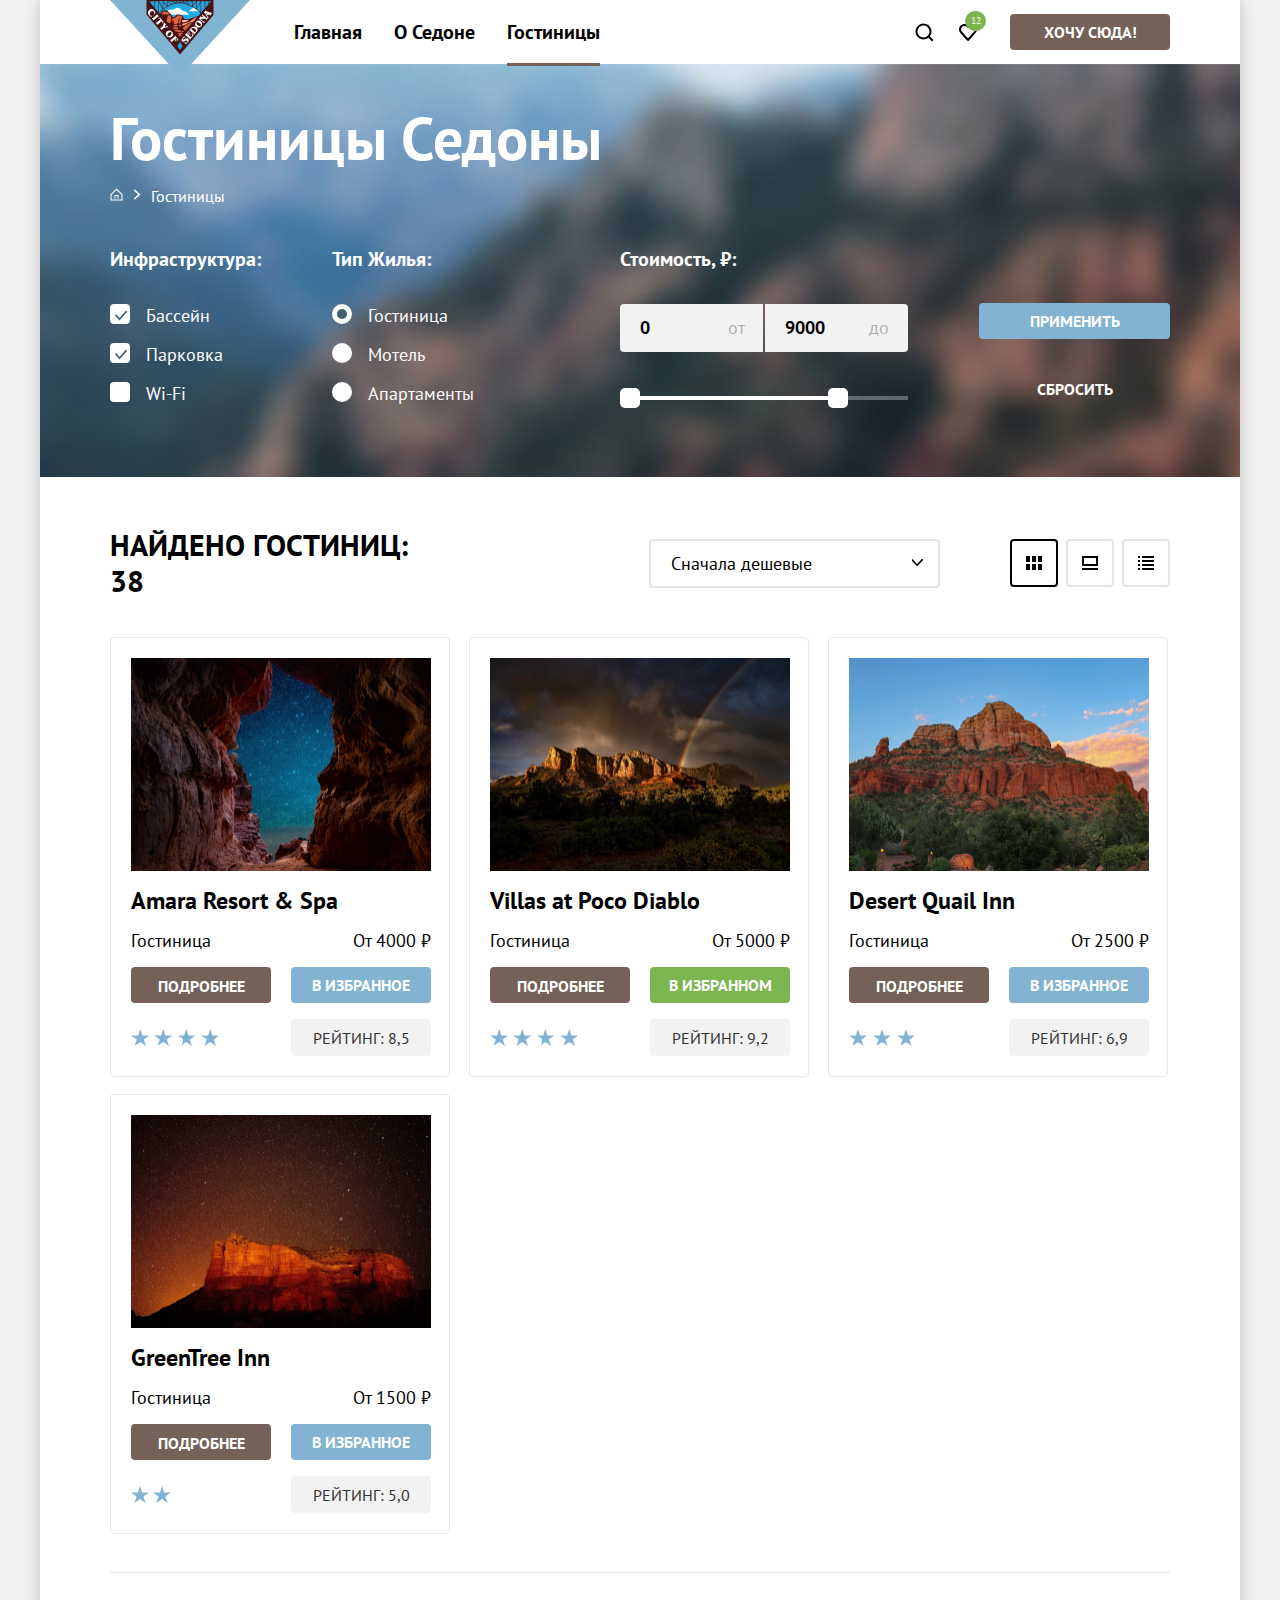
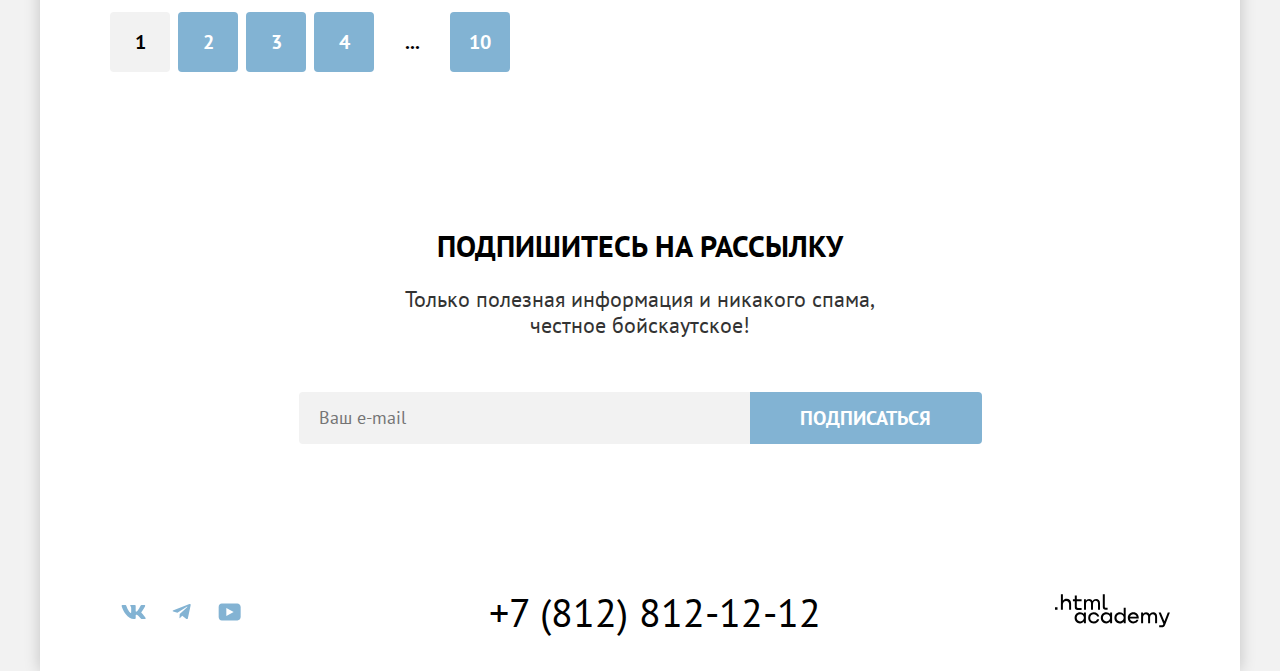
==== commit 325d8e82: "Merge pull request #9 from KatrinMul/master" ====
--- a/catalog.html
+++ b/catalog.html
@@ -5,7 +5,7 @@
     <meta charset="utf-8">
     <meta name="viewport" content="width=device-width, initial-scale=1">
     <link rel="stylesheet" href="styles/styles.css">
-    <link rel="icon" type="image/svg" sizes="32x32" href="./images/favicon-sedona.svg">
+    <link rel="icon" type="image/png" sizes="32x32" href="images/favicon.png">
     <title>Каталог гостиниц города Седона</title>
   </head>
 
@@ -304,7 +304,9 @@
               </a>
             </li>
           </ul>
+          <div class="phone-box">
           <a class="contacts-phone" href="tel:+78128121212">+7 (812) 812-12-12</a>
+          </div>
           <a class="academy-link" href="https://htmlacademy.ru">
             <svg class="academy-icon" xmlns="http://www.w3.org/2000/svg" width="115" height="34" fill="none">
               <path fill="#000"
--- a/styles/styles.css
+++ b/styles/styles.css
@@ -120,6 +120,7 @@
   margin: 0;
   padding: 0;
   list-style: none;
+  justify-content: flex-end;
 }
 
 .user-navigation-list-item {
@@ -199,7 +200,7 @@
 .hero {
   padding-top: 51px;
   padding-bottom: 82px;
-  background-color: #ddecf5;
+  background-color: #5695bd;
   background-image: url("../images/divider.svg"), url("../images/index-background.jpg");
   background-size: 1200px 57px, cover;
   background-repeat: no-repeat, no-repeat;
@@ -537,7 +538,7 @@
   display: flex;
   padding: 44px 70px 35px;
   justify-content: space-between;
-  align-items: center;
+  align-items: flex-start;
 }
 
 .messengers-list {
@@ -554,12 +555,6 @@
 }
 
 .messenger-icon {
-  position: absolute;
-  top: -22px;
-  right: 0;
-  bottom: 0;
-  left: 0;
-  margin: 0;
   fill: #83b3d3;
 }
 
@@ -580,11 +575,12 @@
 }
 
 .contacts-phone {
+  display: block;
   font-size: 40px;
   line-height: 40px;
   color: #000000;
   text-decoration: none;
-  margin-right: 115px;
+
 }
 
 .contacts-phone:hover {
@@ -607,12 +603,6 @@
 }
 
 .academy-icon {
-  position: absolute;
-  top: -16px;
-  right: 0;
-  bottom: 0;
-  left: -115px;
-  margin: 0;
   fill: #000000;
 }
 
@@ -1159,7 +1149,7 @@
 
 .card-hotel-list {
   padding: 0;
-  margin: 0 0 76px;
+  margin: 0 0 78px;
   list-style: none;
   display: grid;
   column-gap: 19px;
@@ -1185,7 +1175,7 @@
 }
 
 .card-hotel-image {
-  margin: 0 0 17px;
+  margin: 0 0 12px;
 }
 
 .hotel-name {
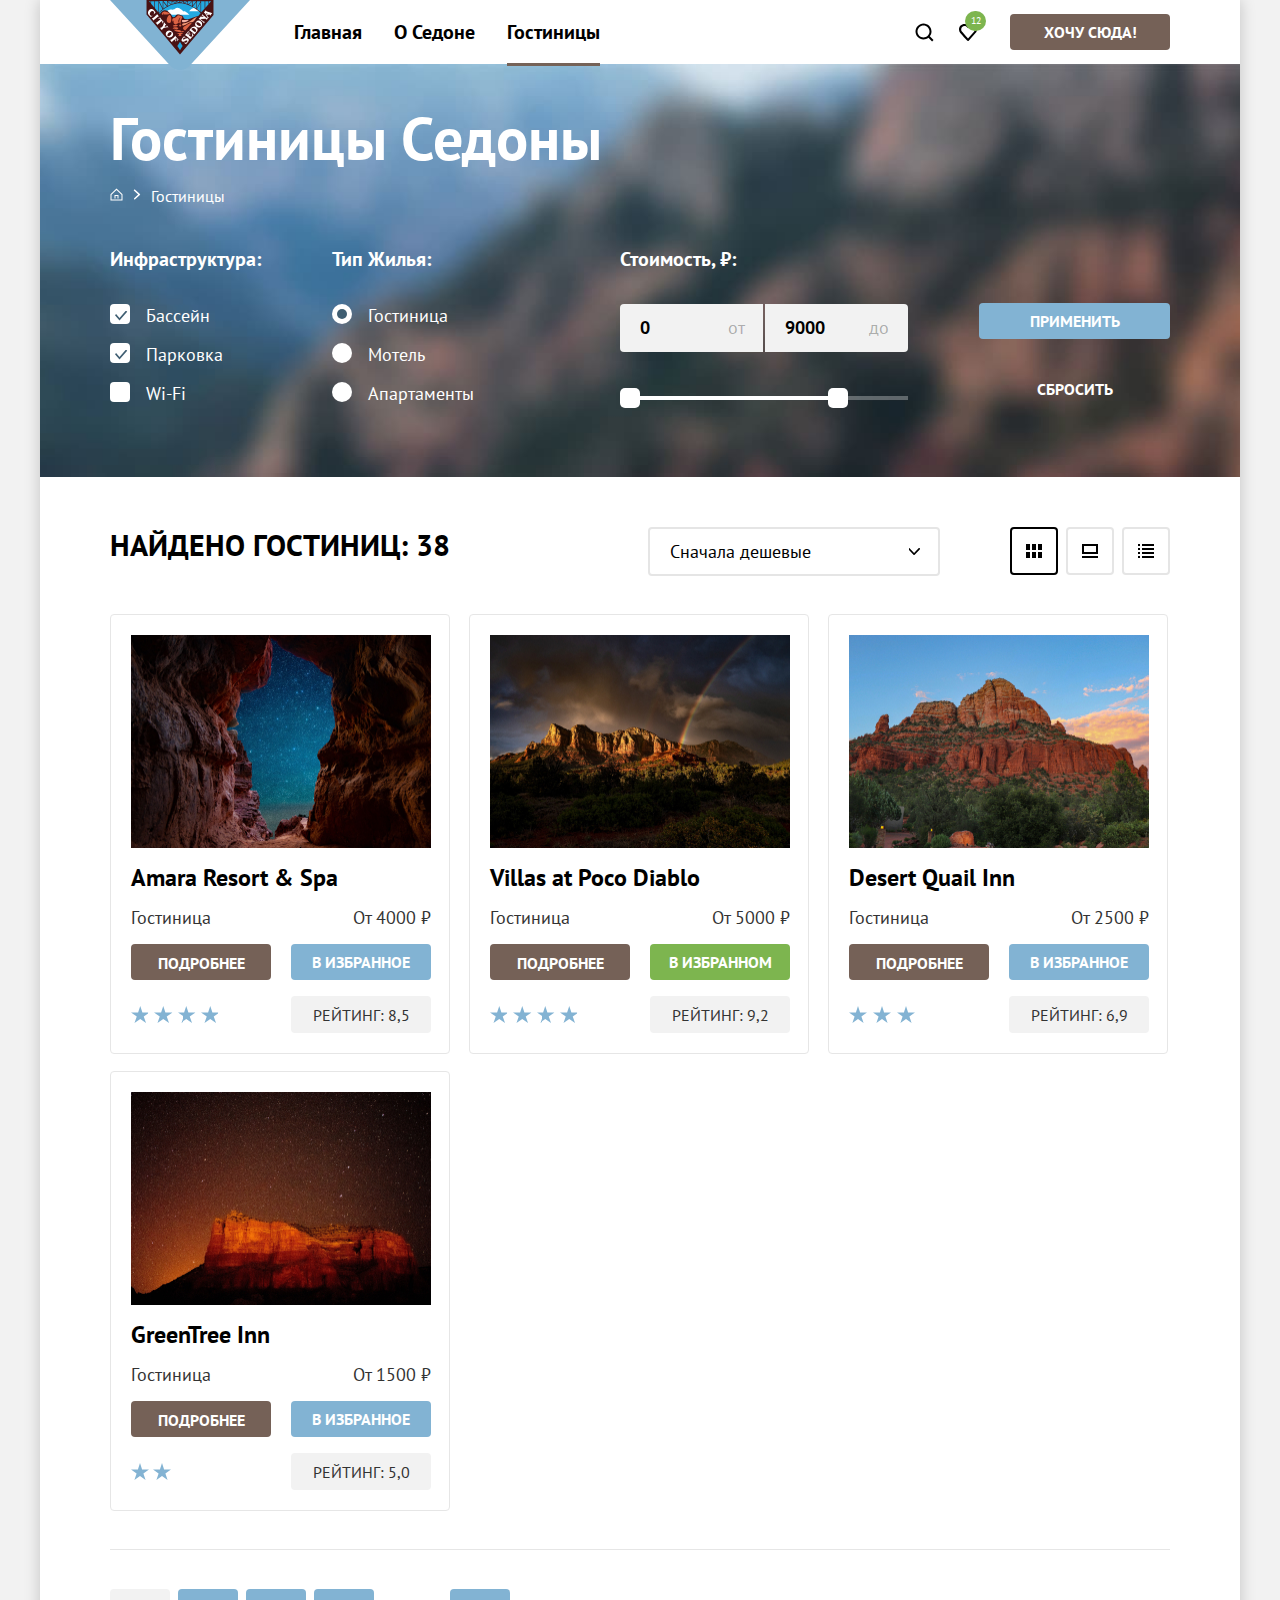
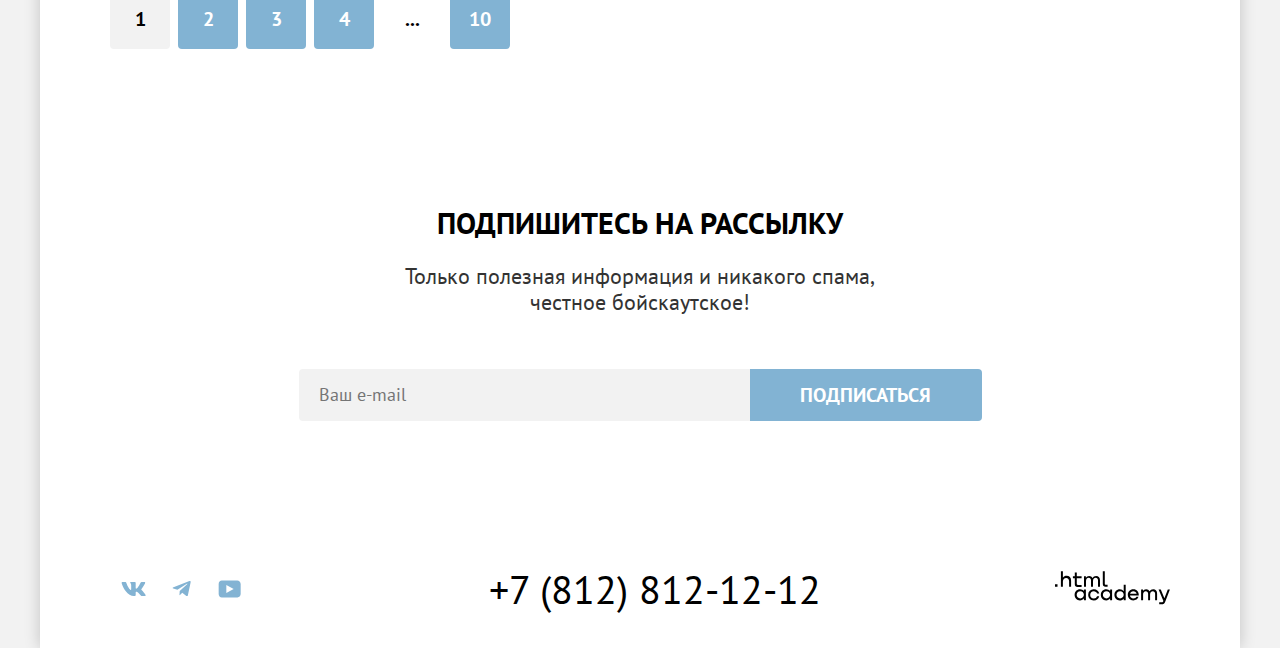
==== commit 361fbd86: "Merge pull request #11 from KatrinMul/master" ====
--- a/catalog.html
+++ b/catalog.html
@@ -135,26 +135,28 @@
           <div class="hotel-sorting">
             <h2 class="visually-hidden">Список гостиниц</h2>
             <p class="hotel-number">Найдено гостиниц: 38</p>
-            <select class="sorting-type" aria-label="Сортировка">
-              <option value="cheap">Сначала дешевые</option>
-            </select>
-            <ul class="style-list">
-              <li class="style-item">
-                <button class="style-item-button current-style-item-button plate-style" type="button">
-                  <span class="visually-hidden">Плитка</span>
-                </button>
-              </li>
-              <li class="style-item">
-                <button class="style-item-button big-style" type="button">
-                  <span class="visually-hidden">Крупно</span>
-                </button>
-              </li>
-              <li class="style-item">
-                <button class="style-item-button list-style" type="button">
-                  <span class="visually-hidden">Список</span>
-                </button>
-              </li>
-            </ul>
+            <div class="sorting-params">
+              <select class="sorting-type" aria-label="Сортировка">
+                <option value="cheap">Сначала дешевые</option>
+              </select>
+              <ul class="style-list">
+                <li class="style-item">
+                  <button class="style-item-button current-style-item-button plate-style" type="button">
+                    <span class="visually-hidden">Плитка</span>
+                  </button>
+                </li>
+                <li class="style-item">
+                  <button class="style-item-button big-style" type="button">
+                    <span class="visually-hidden">Крупно</span>
+                  </button>
+                </li>
+                <li class="style-item">
+                  <button class="style-item-button list-style" type="button">
+                    <span class="visually-hidden">Список</span>
+                  </button>
+                </li>
+              </ul>
+            </div>
           </div>
           <ul class="card-hotel-list">
             <li class="card-hotel-item">
@@ -305,10 +307,10 @@
             </li>
           </ul>
           <div class="phone-box">
-          <a class="contacts-phone" href="tel:+78128121212">+7 (812) 812-12-12</a>
+            <a class="contacts-phone" href="tel:+78128121212">+7 (812) 812-12-12</a>
           </div>
           <a class="academy-link" href="https://htmlacademy.ru">
-            <svg class="academy-icon" xmlns="http://www.w3.org/2000/svg" width="115" height="34" fill="none">
+            <svg class="academy-icon" xmlns="http://www.w3.org/2000/svg" width="115" height="34" fill="none" role="img" aria-label="HTML Academy">
               <path fill="#000"
                 d="M0 13.26v2.6h2.5v-2.6H0Zm11.6-8.4c-1.6 0-2.8.7-3.6 1.7h-.1V.36h-2v15.5h2v-5.3c0-2.1 1.3-3.6 3.3-3.6 1.8 0 2.9 1.4 2.9 3.2v5.7h2v-6.1c.1-3-1.8-4.9-4.5-4.9Zm15 .3h-4.8v-3.7h-2v3.8h-1.9v2h1.9v6c0 1.7 1 2.7 2.7 2.7h4.1v-2h-3.7c-.7 0-1.1-.4-1.1-1.1v-5.7h4.8v-2Zm14.5-.2c-1.6 0-2.9.8-3.5 2.1h-.1c-.6-1.2-1.8-2.1-3.4-2.1-1.4 0-2.5.8-3.1 1.8h-.1v-1.6H29v10.6h2v-5.4c0-2 1-3.5 2.6-3.5 1.5 0 2.4 1 2.4 2.6v6.3h2v-5.6c0-2.4 1.4-3.3 2.6-3.3 1.5 0 2.4 1 2.4 2.6v6.3h2v-6.5c.1-2.5-1.4-4.3-3.9-4.3Zm6.7 8.1c0 1.7 1 2.7 2.8 2.7h2v-2h-1.7c-.7 0-1.1-.4-1.1-1.1V.36h-2v12.7Zm-18.9 7c-.9-1.1-2.2-1.8-3.9-1.8-3.1 0-5.4 2.3-5.4 5.6s2.3 5.6 5.4 5.6c1.8 0 3-.8 3.8-1.9h.1v1.6h2v-10.6h-2v1.5Zm-3.6 7.4c-2.2 0-3.6-1.6-3.6-3.6s1.4-3.6 3.6-3.6 3.6 1.6 3.6 3.6c0 1.9-1.4 3.6-3.6 3.6Zm18.9-5.1c-.5-2.4-2.6-4.1-5.4-4.1a5.4 5.4 0 0 0-5.6 5.6c0 3.1 2.2 5.6 5.6 5.6 2.8 0 4.9-1.8 5.4-4.2h-2.1a3.4 3.4 0 0 1-3.3 2.3c-2.2 0-3.6-1.6-3.6-3.6s1.4-3.6 3.6-3.6c1.6 0 2.8 1 3.3 2.2h2.1v-.2Zm10.9-2.3c-.9-1.1-2.2-1.8-3.9-1.8-3.1 0-5.4 2.3-5.4 5.6s2.3 5.6 5.4 5.6c1.8 0 3-.8 3.8-1.9h.1v1.6h2v-10.6h-2v1.5Zm-3.6 7.4c-2.2 0-3.6-1.6-3.6-3.6s1.4-3.6 3.6-3.6 3.6 1.6 3.6 3.6c0 1.9-1.5 3.6-3.6 3.6Zm17.2-7.3c-.9-1.1-2.2-1.9-3.9-1.9-3.1 0-5.4 2.3-5.4 5.6s2.2 5.6 5.4 5.6c1.7 0 3-.8 3.8-1.8h.1v1.5h2v-15.4h-2v6.4Zm-3.6 7.3c-2.2 0-3.6-1.6-3.6-3.6s1.4-3.6 3.6-3.6 3.6 1.6 3.6 3.6c-.1 2-1.5 3.6-3.6 3.6Zm13.2-9.2c-3.3 0-5.5 2.5-5.5 5.6 0 3 2.1 5.6 5.5 5.6 2.5 0 4.5-1.3 5.2-3.6h-2.1c-.5 1-1.6 1.6-3 1.6-1.9 0-3.3-1.3-3.4-2.9h8.8c.2-3.6-2-6.3-5.5-6.3Zm0 1.9c1.7 0 3 1 3.3 2.6h-6.5c.3-1.5 1.5-2.6 3.2-2.6Zm19.9-1.9c-1.6 0-2.9.8-3.6 2h-.1c-.6-1.2-1.8-2-3.4-2-1.4 0-2.5.7-3.1 1.8v-1.5h-1.9v10.6h2v-5.4c0-2 1-3.4 2.6-3.5 1.5 0 2.4 1 2.4 2.6v6.3h2v-5.6c0-2.4 1.4-3.3 2.6-3.3 1.5 0 2.4 1 2.4 2.6v6.3h2v-6.5c.1-2.6-1.4-4.4-3.9-4.4Zm11.2 9.1-3.6-8.9h-2.2l4.8 11.6c-.3.9-.7 1.2-1.7 1.2h-2.5v2h2.5c1.8 0 2.8-.8 3.5-2.6l4.7-12.2h-2.1l-3.4 8.9Z" />
             </svg>
--- a/styles/styles.css
+++ b/styles/styles.css
@@ -141,12 +141,12 @@
 }
 
 .search-icon {
-  background-image: url(../images/search.svg);
+  background-image: url("../images/search.svg");
   background-repeat: no-repeat;
 }
 
 .favorites-icon {
-  background-image: url(../images/favourites.svg);
+  background-image: url("../images/favourites.svg");
   background-repeat: no-repeat;
 }
 
@@ -180,16 +180,16 @@
 }
 
 .user-navigation-button:hover {
-  background-color: rgb(97, 80, 72);
+  background-color: #615048;
 }
 
 .user-navigation-button:focus {
-  background-color: rgb(97, 80, 72);
+  background-color: #615048;
   outline: none;
 }
 
 .user-navigation-button:active {
-  background-color: rgb(117, 97, 87);
+  background-color: #756157;
   color: rgba(255, 255, 255, 0.3);
 }
 
@@ -271,20 +271,19 @@
   line-height: 28px;
   font-weight: 700;
   text-transform: uppercase;
-  position: relative;
-}
-
-.advantages-title::after {
+}
+
+.advantages-text::before {
   content: "";
   display: block;
   width: 60px;
   border-bottom: 3px solid rgba(0, 0, 0, 0.3);
   position: absolute;
-  top: 86px;
-  left: 58px;
-}
-
-.advantages-item-spec .advantages-title::after {
+  top: -33px;
+  left: 85px;
+}
+
+.advantages-item-spec .advantages-text::before {
   border-color: rgba(255, 255, 255, 0.3);
 }
 
@@ -292,6 +291,7 @@
   margin: 0 auto;
   color: #333333;
   width: 230px;
+  position: relative;
 }
 
 .advantages-item-spec .advantages-title,
@@ -348,20 +348,19 @@
 }
 
 .back-house {
-  background-image: url(../images/house.svg);
+  background-image: url("../images/house.svg");
   background-repeat: no-repeat;
   background-position: center 81px;
 }
 
 .back-burger {
-  background-image: url(../images/burger.svg);
+  background-image: url("../images/burger.svg");
   background-repeat: no-repeat;
   background-position: center 82px;
-
 }
 
 .back-present {
-  background-image: url(../images/present.svg);
+  background-image: url("../images/present.svg");
   background-repeat: no-repeat;
   background-position: center 79px;
 }
@@ -418,16 +417,16 @@
 }
 
 .search-button:hover {
-  background-color: rgb(97, 80, 72);
+  background-color: #615048;
 }
 
 .search-button:focus {
-  background-color: rgb(97, 80, 72);
+  background-color: #615048;
   outline: none;
 }
 
 .search-button:active {
-  background-color: rgb(117, 97, 87);
+  background-color: #756157;
   color: rgba(255, 255, 255, 0.3);
 }
 
@@ -555,23 +554,23 @@
 }
 
 .messenger-icon {
-  fill: #83b3d3;
-}
-
-.messenger-button:hover .messenger-icon path {
-  fill: #68a2ca;
+  color: #83b3d3;
+}
+
+.messenger-button:hover .messenger-icon {
+  color: #68a2ca;
 }
 
 .messenger-button:focus {
   outline: none;
 }
 
-.messenger-button:focus .messenger-icon path {
-  fill: #68a2ca;
-}
-
-.messenger-button:active .messenger-icon path {
-  fill: rgba(104, 162, 202, 0.3)
+.messenger-button:focus .messenger-icon {
+  color: #68a2ca;
+}
+
+.messenger-button:active .messenger-icon {
+  color: rgba(104, 162, 202, 0.3);
 }
 
 .contacts-phone {
@@ -580,7 +579,6 @@
   line-height: 40px;
   color: #000000;
   text-decoration: none;
-
 }
 
 .contacts-phone:hover {
@@ -606,7 +604,7 @@
   fill: #000000;
 }
 
-.academy-link:hover .academy-icon path {
+.academy-link:hover .academy-icon {
   fill: #756157;
 }
 
@@ -614,11 +612,11 @@
   outline: none;
 }
 
-.academy-link:focus .academy-icon path {
+.academy-link:focus .academy-icon {
   fill: #756157;
 }
 
-.academy-link:active .academy-icon path {
+.academy-link:active .academy-icon {
   fill: rgba(117, 97, 87, 0.3);
 }
 
@@ -632,7 +630,7 @@
 .filter {
   padding: 35px 70px 70px;
   background-color: #1e597e;
-  background-image: url(../images/background-filter.jpg);
+  background-image: url("../images/background-filter.jpg");
   background-repeat: no-repeat;
   background-position: center;
   background-size: cover;
@@ -666,13 +664,13 @@
   content: "";
   width: 8px;
   height: 20px;
-  background: url(../images/arrow_breadcrumbs.svg) no-repeat center center;
+  background: url("../images/arrow-breadcrumbs.svg") no-repeat center center;
   position: absolute;
   right: 0;
   top: 0;
 }
 
-.breadcrumbs-item:last-child:after {
+.breadcrumbs-item:last-child::after {
   display: none;
 }
 
@@ -696,10 +694,9 @@
   display: block;
   width: 20px;
   height: 20px;
-  background-image: url(../images/home_link.svg);
+  background-image: url("../images/home-link.svg");
   background-repeat: no-repeat;
   background-position: center center;
-
 }
 
 .breadcrumbs-link-home:hover {
@@ -753,7 +750,6 @@
   font-weight: 400;
   line-height: 23px;
   margin: 0 0 16px;
-
 }
 
 .filter-category-item:last-child {
@@ -798,7 +794,7 @@
   content: "";
   width: 15px;
   height: 15px;
-  background: url(../images/checkbox.svg) no-repeat center center;
+  background: url("../images/checkbox.svg") no-repeat center center;
   position: absolute;
   top: 4px;
   left: 4px;
@@ -983,7 +979,7 @@
   font-size: 16px;
   line-height: 20px;
   font-weight: 700;
-  background-color: rgb(130, 179, 211);
+  background-color: #82b3d3;
   color: #ffffff;
   text-transform: uppercase;
   width: 191px;
@@ -995,21 +991,21 @@
 }
 
 .filter-button-admit:hover {
-  background-color: rgb(104, 162, 202);
+  background-color: #68a2ca;
 }
 
 .filter-button-admit:focus {
-  background-color: rgb(104, 162, 202);
+  background-color: #68a2ca;
   outline: none;
 }
 
 .filter-button-admit:active {
-  background-color: rgb(130, 179, 211);
+  background-color: #82b3d3;
   color: rgba(255, 255, 255, 0.3);
 }
 
 .filter-button-admit:disabled {
-  background-color: rgb(229, 229, 229);
+  background-color: #e5e5e5;
 }
 
 
@@ -1032,7 +1028,7 @@
 }
 
 .filter-button-reset:focus {
-  outline: 3px solid rgb(131, 179, 211);
+  outline: 3px solid #83b3d3;
   border-radius: 4px;
 }
 
@@ -1052,15 +1048,21 @@
 .hotel-sorting {
   display: flex;
   margin-bottom: 38px;
-  align-items: center;
+  align-items: flex-start;
+  justify-content: space-between;
 }
 
 .hotel-number {
   font-weight: 700;
   font-size: 30px;
   line-height: 36px;
-  margin: 0 200px 0 0;
+  margin: 0;
   text-transform: uppercase;
+}
+
+.sorting-params {
+  display: flex;
+  align-items: flex-start;
 }
 
 .sorting-type {
@@ -1070,12 +1072,13 @@
   border-radius: 4px;
   margin: 0 70px 0 0;
   padding-left: 20px;
+  padding-right: 50px;
   font-family: inherit;
   font-size: 18px;
   line-height: 21px;
   box-sizing: border-box;
   appearance: none;
-  background: url("../images/select-arrow.svg") no-repeat 261px center;
+  background: url("../images/select-arrow.svg") no-repeat right+18px center;
 }
 
 .sorting-type:hover {
@@ -1102,10 +1105,9 @@
   margin: 0;
   list-style: none;
   display: flex;
-}
-
-.style-item:not(:last-child) {
-  margin-right: 8px;
+  flex-wrap: wrap;
+  gap: 8px;
+  width: 160px;
 }
 
 .style-item-button {
@@ -1136,15 +1138,15 @@
 }
 
 .plate-style {
-  background-image: url(../images/plate.svg);
+  background-image: url("../images/plate.svg");
 }
 
 .big-style {
-  background-image: url(../images/card.svg);
+  background-image: url("../images/card.svg");
 }
 
 .list-style {
-  background-image: url(../images/list.svg);
+  background-image: url("../images/list.svg");
 }
 
 .card-hotel-list {
@@ -1205,11 +1207,13 @@
 
 .hotel {
   margin: 0;
+  color: #333333;
 }
 
 .hotel-price {
   text-align: right;
   margin: 0;
+  color: #333333;
 }
 
 .details-link {
@@ -1230,16 +1234,16 @@
 }
 
 .details-link:hover {
-  background-color: rgb(97, 80, 72);
+  background-color: #615048;
 }
 
 .details-link:focus {
-  background-color: rgb(97, 80, 72);
+  background-color: #615048;
   outline: none;
 }
 
 .details-link:active {
-  background-color: rgb(117, 97, 87);
+  background-color: #756157;
   color: rgba(255, 255, 255, 0.3);
 }
 
@@ -1475,7 +1479,7 @@
   content: "";
   width: 20px;
   height: 20px;
-  background: url("../images/icons_cross.svg") no-repeat center center;
+  background: url("../images/icons-cross.svg") no-repeat center center;
   position: absolute;
   top: 16px;
   left: 16px;
@@ -1491,8 +1495,12 @@
 }
 
 .modal-close-button:active {
+  background-color: #e6e6e6;
+  outline: none;
+}
+
+.modal-close-button:active::after {
   opacity: 0.3;
-  outline: none;
 }
 
 .modal-form {
@@ -1636,6 +1644,7 @@
   width: 40px;
   height: 48px;
   border: none;
+  background-color: #f2f2f2;
 }
 
 .number-minus {
@@ -1650,10 +1659,11 @@
   bottom: 0;
   left: 12px;
   margin: 0;
-}
-
-.number-minus:hover .number-minus-icon path {
-  fill: #000000;
+  color: rgba(117, 97, 87, 0.3);
+}
+
+.number-minus:hover .number-minus-icon {
+  color: #000000;
   fill-opacity: 1;
 }
 
@@ -1661,8 +1671,8 @@
   outline: none;
 }
 
-.number-minus:focus .number-minus-icon path {
-  fill: #000000;
+.number-minus:focus .number-minus-icon {
+  color: #000000;
   fill-opacity: 1;
 }
 
@@ -1677,8 +1687,8 @@
   left: 6px;
 }
 
-.number-minus:active .number-minus-icon path {
-  fill: rgba(0, 0, 0, 0.2);
+.number-minus:active .number-minus-icon {
+  color: rgba(0, 0, 0, 0.2);
   outline: none;
 }
 
@@ -1694,10 +1704,11 @@
   bottom: 0;
   left: 13px;
   margin: 0;
-}
-
-.number-plus:hover .number-plus-icon path {
-  fill: #000000;
+  color: rgba(117, 97, 87, 0.3);
+}
+
+.number-plus:hover .number-plus-icon {
+  color: #000000;
   fill-opacity: 1;
 }
 
@@ -1705,8 +1716,8 @@
   outline: none;
 }
 
-.number-plus:focus .number-plus-icon path {
-  fill: #000000;
+.number-plus:focus .number-plus-icon {
+  color: #000000;
   fill-opacity: 1;
 }
 
@@ -1721,8 +1732,8 @@
   left: 7px;
 }
 
-.number-plus:active .number-plus-icon path {
-  fill: rgba(0, 0, 0, 0.2);
+.number-plus:active .number-plus-icon {
+  color: rgba(0, 0, 0, 0.2);
   outline: none;
 }
 
@@ -1829,6 +1840,7 @@
   width: 40px;
   height: 48px;
   border: none;
+  background-color: #f2f2f2;
 }
 
 .modal-form-button {
